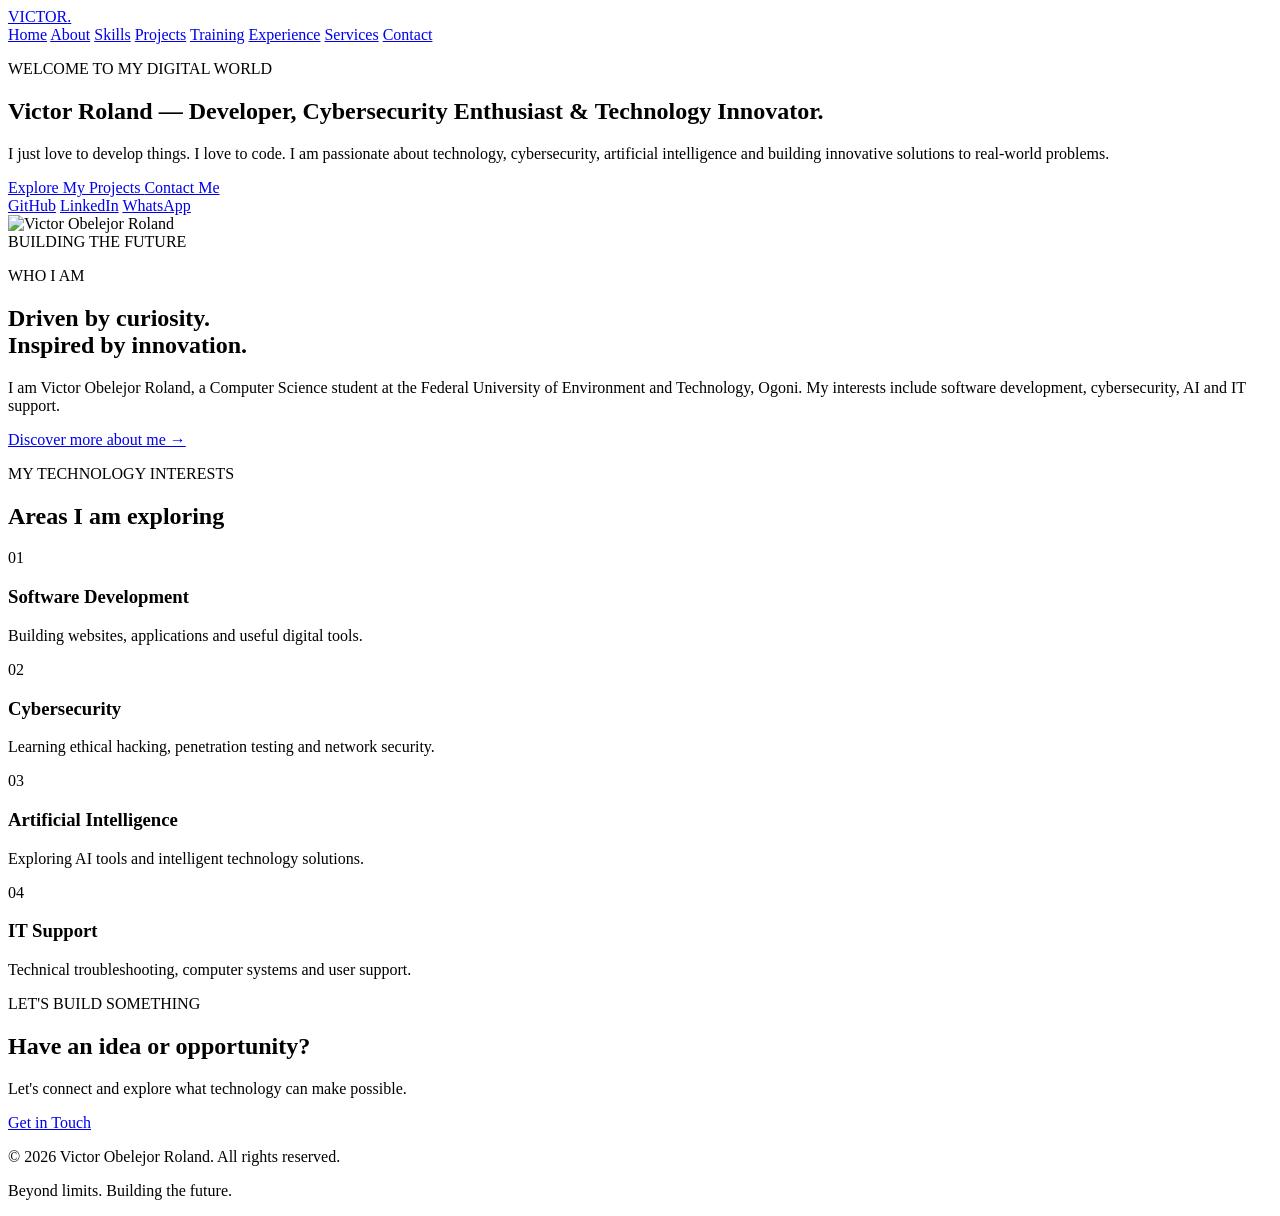
==== index.html @ 426ed658 "Create index.html" ====
<!DOCTYPE html>
<html lang="en">
<head>
  <meta charset="UTF-8">
  <meta name="viewport" content="width=device-width, initial-scale=1.0">
  <meta name="description" content="Victor Roland - Developer, Cybersecurity Enthusiast and Technology Innovator.">
  <title>Victor Roland | Technology Innovator</title>
  <link rel="stylesheet" href="style.css">
</head>
<body>

  <header class="header">
    <a href="index.html" class="logo">VICTOR<span>.</span></a>

    <nav class="navbar">
      <a href="index.html" class="active">Home</a>
      <a href="about.html">About</a>
      <a href="skills.html">Skills</a>
      <a href="projects.html">Projects</a>
      <a href="training.html">Training</a>
      <a href="experience.html">Experience</a>
      <a href="services.html">Services</a>
      <a href="contact.html">Contact</a>
    </nav>
  </header>

  <main>
    <section class="hero">
      <div class="hero-content">
        <p class="eyebrow">WELCOME TO MY DIGITAL WORLD</p>

        <h1>
          Victor Roland —
          <span>Developer</span>,
          Cybersecurity Enthusiast
          & Technology Innovator.
        </h1>

        <p class="hero-description">
          I just love to develop things. I love to code.
          I am passionate about technology, cybersecurity,
          artificial intelligence and building innovative
          solutions to real-world problems.
        </p>

        <div class="hero-buttons">
          <a href="projects.html" class="btn btn-primary">
            Explore My Projects
          </a>

          <a href="contact.html" class="btn btn-outline">
            Contact Me
          </a>
        </div>

        <div class="social-links">
          <a href="https://github.com/Victoroland" target="_blank">GitHub</a>
          <a href="https://www.linkedin.com/in/victor-roland-7567582aa/" target="_blank">LinkedIn</a>
          <a href="https://wa.me/2349015825696" target="_blank">WhatsApp</a>
        </div>
      </div>

      <div class="hero-image">
        <div class="image-frame">
          <img
            src="assets/victor-portrait.jpg"
            alt="Victor Obelejor Roland"
          >
        </div>
        <div class="image-label">BUILDING THE FUTURE</div>
      </div>
    </section>

    <section class="intro section">
      <p class="section-tag">WHO I AM</p>
      <h2>Driven by curiosity.<br><span>Inspired by innovation.</span></h2>

      <p>
        I am Victor Obelejor Roland, a Computer Science student
        at the Federal University of Environment and Technology,
        Ogoni. My interests include software development,
        cybersecurity, AI and IT support.
      </p>

      <a href="about.html" class="text-link">Discover more about me →</a>
    </section>

    <section class="focus section">
      <p class="section-tag">MY TECHNOLOGY INTERESTS</p>
      <h2>Areas I am <span>exploring</span></h2>

      <div class="card-grid">
        <article class="info-card">
          <div class="card-icon">01</div>
          <h3>Software Development</h3>
          <p>Building websites, applications and useful digital tools.</p>
        </article>

        <article class="info-card">
          <div class="card-icon">02</div>
          <h3>Cybersecurity</h3>
          <p>Learning ethical hacking, penetration testing and network security.</p>
        </article>

        <article class="info-card">
          <div class="card-icon">03</div>
          <h3>Artificial Intelligence</h3>
          <p>Exploring AI tools and intelligent technology solutions.</p>
        </article>

        <article class="info-card">
          <div class="card-icon">04</div>
          <h3>IT Support</h3>
          <p>Technical troubleshooting, computer systems and user support.</p>
        </article>
      </div>
    </section>

    <section class="cta section">
      <p class="section-tag">LET'S BUILD SOMETHING</p>
      <h2>Have an idea or opportunity?</h2>
      <p>Let's connect and explore what technology can make possible.</p>
      <a href="contact.html" class="btn btn-primary">Get in Touch</a>
    </section>
  </main>

  <footer class="footer">
    <p>© 2026 Victor Obelejor Roland. All rights reserved.</p>
    <p>Beyond limits. Building the future.</p>
  </footer>

  <script src="script.js"></script>
</body>
</html>
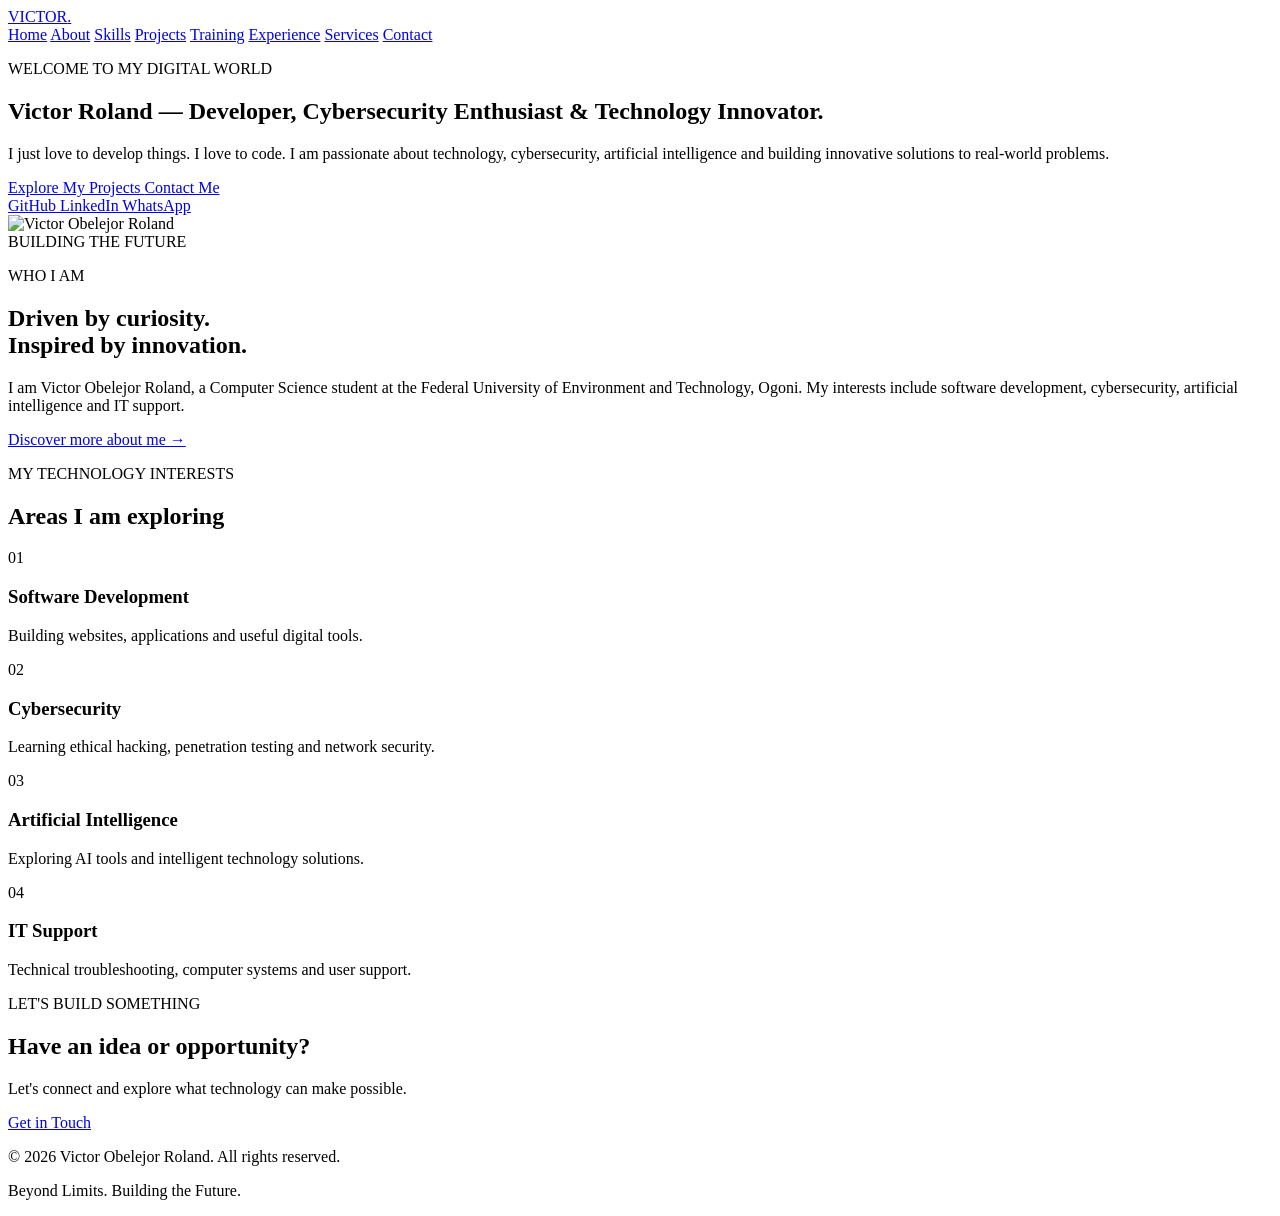
==== commit 14eabed2: "Add files via upload" ====
--- a/index.html
+++ b/index.html
@@ -2,134 +2,260 @@
 <!DOCTYPE html>
 <html lang="en">
 <head>
-  <meta charset="UTF-8">
-  <meta name="viewport" content="width=device-width, initial-scale=1.0">
-  <meta name="description" content="Victor Roland - Developer, Cybersecurity Enthusiast and Technology Innovator.">
-  <title>Victor Roland | Technology Innovator</title>
-  <link rel="stylesheet" href="style.css">
+    <meta charset="UTF-8">
+    <meta name="viewport" content="width=device-width, initial-scale=1.0">
+
+    <meta name="description" content="Victor Roland - Developer, Cybersecurity Enthusiast and Technology Innovator.">
+
+    <title>Victor Roland | Portfolio</title>
+
+    <link rel="stylesheet" href="style.css">
 </head>
+
 <body>
 
-  <header class="header">
-    <a href="index.html" class="logo">VICTOR<span>.</span></a>
-
-    <nav class="navbar">
-      <a href="index.html" class="active">Home</a>
-      <a href="about.html">About</a>
-      <a href="skills.html">Skills</a>
-      <a href="projects.html">Projects</a>
-      <a href="training.html">Training</a>
-      <a href="experience.html">Experience</a>
-      <a href="services.html">Services</a>
-      <a href="contact.html">Contact</a>
-    </nav>
-  </header>
-
-  <main>
-    <section class="hero">
-      <div class="hero-content">
-        <p class="eyebrow">WELCOME TO MY DIGITAL WORLD</p>
-
-        <h1>
-          Victor Roland —
-          <span>Developer</span>,
-          Cybersecurity Enthusiast
-          & Technology Innovator.
-        </h1>
-
-        <p class="hero-description">
-          I just love to develop things. I love to code.
-          I am passionate about technology, cybersecurity,
-          artificial intelligence and building innovative
-          solutions to real-world problems.
+    <!-- NAVIGATION -->
+    <header class="header">
+
+        <a href="index.html" class="logo">
+            VICTOR<span>.</span>
+        </a>
+
+        <nav class="navbar">
+            <a href="index.html" class="active">Home</a>
+            <a href="about.html">About</a>
+            <a href="skills.html">Skills</a>
+            <a href="projects.html">Projects</a>
+            <a href="training.html">Training</a>
+            <a href="experience.html">Experience</a>
+            <a href="services.html">Services</a>
+            <a href="contact.html">Contact</a>
+        </nav>
+
+    </header>
+
+
+    <!-- HERO SECTION -->
+    <main>
+
+        <section class="hero" id="home">
+
+            <div class="hero-content">
+
+                <p class="eyebrow">
+                    WELCOME TO MY DIGITAL WORLD
+                </p>
+
+                <h1>
+                    Victor Roland —
+                    <span>Developer</span>,
+                    Cybersecurity Enthusiast
+                    & Technology Innovator.
+                </h1>
+
+                <p class="hero-description">
+                    I just love to develop things. I love to code.
+
+                    I am passionate about technology, cybersecurity,
+                    artificial intelligence and building innovative
+                    solutions to real-world problems.
+                </p>
+
+                <div class="hero-buttons">
+
+                    <a href="projects.html" class="btn btn-primary">
+                        Explore My Projects
+                    </a>
+
+                    <a href="contact.html" class="btn btn-outline">
+                        Contact Me
+                    </a>
+
+                </div>
+
+                <div class="social-links">
+
+                    <a href="https://github.com/Victoroland" target="_blank">
+                        GitHub
+                    </a>
+
+                    <a href="https://www.linkedin.com/in/victor-roland-7567582aa/" target="_blank">
+                        LinkedIn
+                    </a>
+
+                    <a href="https://wa.me/2349015825696" target="_blank">
+                        WhatsApp
+                    </a>
+
+                </div>
+
+            </div>
+
+
+            <!-- PROFILE IMAGE -->
+            <div class="hero-image">
+
+                <div class="image-frame">
+
+                    <img
+                        src="assets/victor-portrait.jpg"
+                        alt="Victor Obelejor Roland"
+                    >
+
+                </div>
+
+                <div class="image-label">
+                    BUILDING THE FUTURE
+                </div>
+
+            </div>
+
+        </section>
+
+
+        <!-- ABOUT INTRODUCTION -->
+        <section class="intro section">
+
+            <p class="section-tag">
+                WHO I AM
+            </p>
+
+            <h2>
+                Driven by curiosity.
+                <br>
+                <span>Inspired by innovation.</span>
+            </h2>
+
+            <p>
+                I am Victor Obelejor Roland, a Computer Science
+                student at the Federal University of Environment
+                and Technology, Ogoni.
+
+                My interests include software development,
+                cybersecurity, artificial intelligence and IT support.
+            </p>
+
+            <a href="about.html" class="text-link">
+                Discover more about me →
+            </a>
+
+        </section>
+
+
+        <!-- TECHNOLOGY INTERESTS -->
+        <section class="focus section">
+
+            <p class="section-tag">
+                MY TECHNOLOGY INTERESTS
+            </p>
+
+            <h2>
+                Areas I am <span>exploring</span>
+            </h2>
+
+            <div class="card-grid">
+
+                <article class="info-card">
+
+                    <div class="card-icon">01</div>
+
+                    <h3>Software Development</h3>
+
+                    <p>
+                        Building websites, applications
+                        and useful digital tools.
+                    </p>
+
+                </article>
+
+
+                <article class="info-card">
+
+                    <div class="card-icon">02</div>
+
+                    <h3>Cybersecurity</h3>
+
+                    <p>
+                        Learning ethical hacking,
+                        penetration testing and network security.
+                    </p>
+
+                </article>
+
+
+                <article class="info-card">
+
+                    <div class="card-icon">03</div>
+
+                    <h3>Artificial Intelligence</h3>
+
+                    <p>
+                        Exploring AI tools and intelligent
+                        technology solutions.
+                    </p>
+
+                </article>
+
+
+                <article class="info-card">
+
+                    <div class="card-icon">04</div>
+
+                    <h3>IT Support</h3>
+
+                    <p>
+                        Technical troubleshooting,
+                        computer systems and user support.
+                    </p>
+
+                </article>
+
+            </div>
+
+        </section>
+
+
+        <!-- CONTACT CALL TO ACTION -->
+        <section class="cta section">
+
+            <p class="section-tag">
+                LET'S BUILD SOMETHING
+            </p>
+
+            <h2>
+                Have an idea or opportunity?
+            </h2>
+
+            <p>
+                Let's connect and explore what technology
+                can make possible.
+            </p>
+
+            <a href="contact.html" class="btn btn-primary">
+                Get in Touch
+            </a>
+
+        </section>
+
+    </main>
+
+
+    <!-- FOOTER -->
+    <footer class="footer">
+
+        <p>
+            © 2026 Victor Obelejor Roland.
+            All rights reserved.
         </p>
 
-        <div class="hero-buttons">
-          <a href="projects.html" class="btn btn-primary">
-            Explore My Projects
-          </a>
-
-          <a href="contact.html" class="btn btn-outline">
-            Contact Me
-          </a>
-        </div>
-
-        <div class="social-links">
-          <a href="https://github.com/Victoroland" target="_blank">GitHub</a>
-          <a href="https://www.linkedin.com/in/victor-roland-7567582aa/" target="_blank">LinkedIn</a>
-          <a href="https://wa.me/2349015825696" target="_blank">WhatsApp</a>
-        </div>
-      </div>
-
-      <div class="hero-image">
-        <div class="image-frame">
-          <img
-            src="assets/victor-portrait.jpg"
-            alt="Victor Obelejor Roland"
-          >
-        </div>
-        <div class="image-label">BUILDING THE FUTURE</div>
-      </div>
-    </section>
-
-    <section class="intro section">
-      <p class="section-tag">WHO I AM</p>
-      <h2>Driven by curiosity.<br><span>Inspired by innovation.</span></h2>
-
-      <p>
-        I am Victor Obelejor Roland, a Computer Science student
-        at the Federal University of Environment and Technology,
-        Ogoni. My interests include software development,
-        cybersecurity, AI and IT support.
-      </p>
-
-      <a href="about.html" class="text-link">Discover more about me →</a>
-    </section>
-
-    <section class="focus section">
-      <p class="section-tag">MY TECHNOLOGY INTERESTS</p>
-      <h2>Areas I am <span>exploring</span></h2>
-
-      <div class="card-grid">
-        <article class="info-card">
-          <div class="card-icon">01</div>
-          <h3>Software Development</h3>
-          <p>Building websites, applications and useful digital tools.</p>
-        </article>
-
-        <article class="info-card">
-          <div class="card-icon">02</div>
-          <h3>Cybersecurity</h3>
-          <p>Learning ethical hacking, penetration testing and network security.</p>
-        </article>
-
-        <article class="info-card">
-          <div class="card-icon">03</div>
-          <h3>Artificial Intelligence</h3>
-          <p>Exploring AI tools and intelligent technology solutions.</p>
-        </article>
-
-        <article class="info-card">
-          <div class="card-icon">04</div>
-          <h3>IT Support</h3>
-          <p>Technical troubleshooting, computer systems and user support.</p>
-        </article>
-      </div>
-    </section>
-
-    <section class="cta section">
-      <p class="section-tag">LET'S BUILD SOMETHING</p>
-      <h2>Have an idea or opportunity?</h2>
-      <p>Let's connect and explore what technology can make possible.</p>
-      <a href="contact.html" class="btn btn-primary">Get in Touch</a>
-    </section>
-  </main>
-
-  <footer class="footer">
-    <p>© 2026 Victor Obelejor Roland. All rights reserved.</p>
-    <p>Beyond limits. Building the future.</p>
-  </footer>
-
-  <script src="script.js"></script>
+        <p>
+            Beyond Limits. Building the Future.
+        </p>
+
+    </footer>
+
+
+    <script src="script.js"></script>
+
 </body>
 </html>
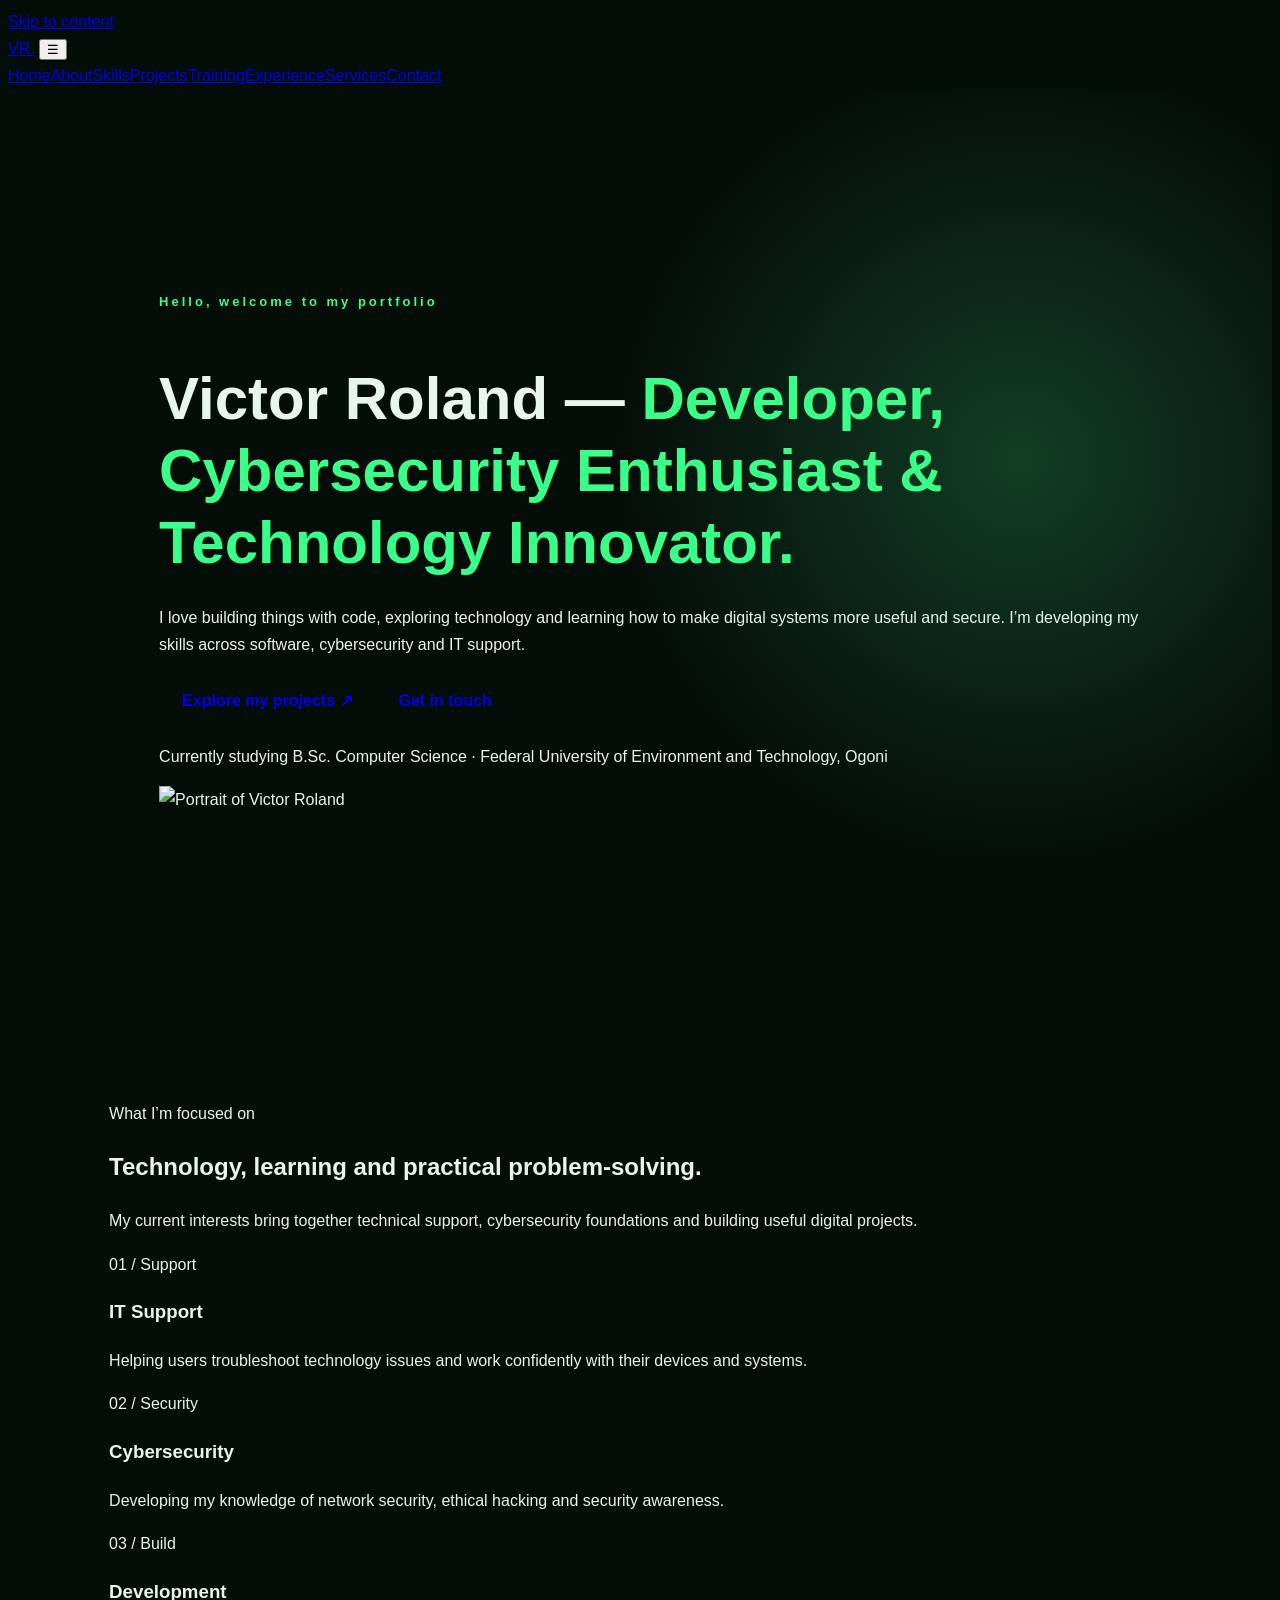
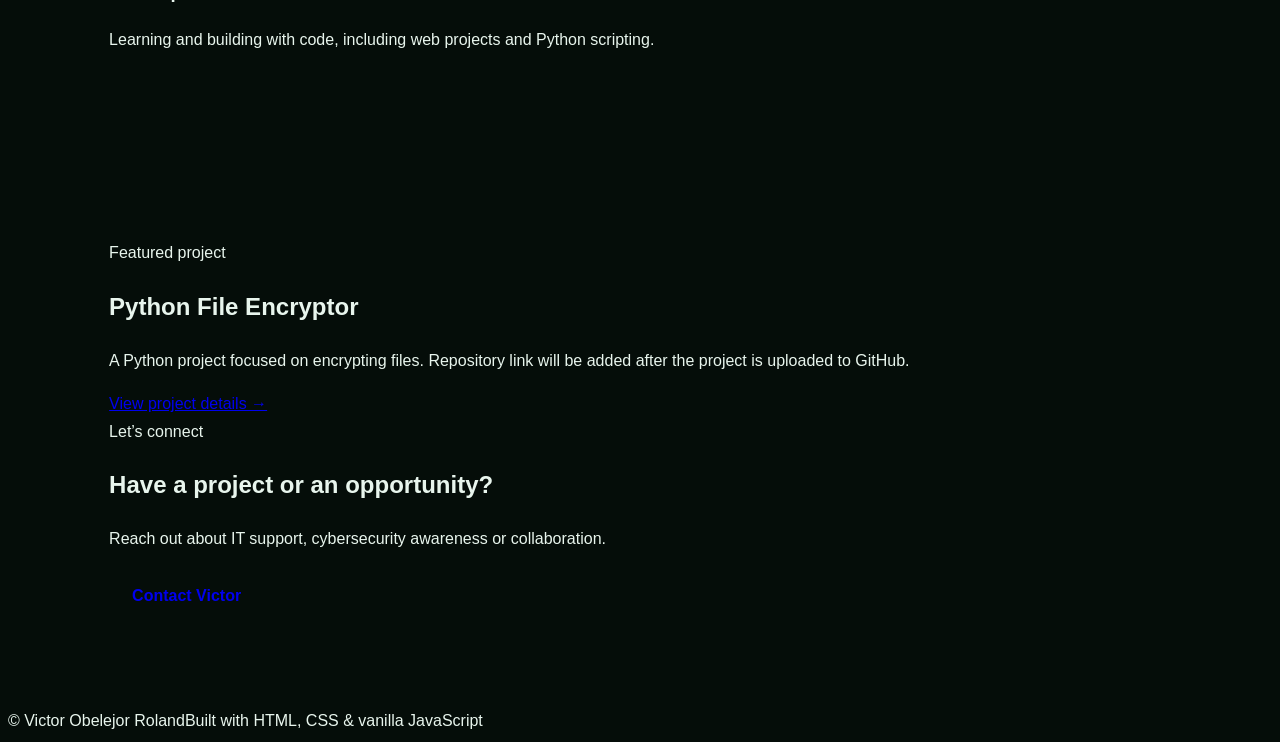
==== commit 3b24df1d: "Add files via upload" ====
--- a/index.html
+++ b/index.html
@@ -1,261 +1,26 @@
-
-<!DOCTYPE html>
-<html lang="en">
-<head>
-    <meta charset="UTF-8">
-    <meta name="viewport" content="width=device-width, initial-scale=1.0">
-
-    <meta name="description" content="Victor Roland - Developer, Cybersecurity Enthusiast and Technology Innovator.">
-
-    <title>Victor Roland | Portfolio</title>
-
-    <link rel="stylesheet" href="style.css">
-</head>
-
-<body>
-
-    <!-- NAVIGATION -->
-    <header class="header">
-
-        <a href="index.html" class="logo">
-            VICTOR<span>.</span>
-        </a>
-
-        <nav class="navbar">
-            <a href="index.html" class="active">Home</a>
-            <a href="about.html">About</a>
-            <a href="skills.html">Skills</a>
-            <a href="projects.html">Projects</a>
-            <a href="training.html">Training</a>
-            <a href="experience.html">Experience</a>
-            <a href="services.html">Services</a>
-            <a href="contact.html">Contact</a>
-        </nav>
-
-    </header>
-
-
-    <!-- HERO SECTION -->
-    <main>
-
-        <section class="hero" id="home">
-
-            <div class="hero-content">
-
-                <p class="eyebrow">
-                    WELCOME TO MY DIGITAL WORLD
-                </p>
-
-                <h1>
-                    Victor Roland —
-                    <span>Developer</span>,
-                    Cybersecurity Enthusiast
-                    & Technology Innovator.
-                </h1>
-
-                <p class="hero-description">
-                    I just love to develop things. I love to code.
-
-                    I am passionate about technology, cybersecurity,
-                    artificial intelligence and building innovative
-                    solutions to real-world problems.
-                </p>
-
-                <div class="hero-buttons">
-
-                    <a href="projects.html" class="btn btn-primary">
-                        Explore My Projects
-                    </a>
-
-                    <a href="contact.html" class="btn btn-outline">
-                        Contact Me
-                    </a>
-
-                </div>
-
-                <div class="social-links">
-
-                    <a href="https://github.com/Victoroland" target="_blank">
-                        GitHub
-                    </a>
-
-                    <a href="https://www.linkedin.com/in/victor-roland-7567582aa/" target="_blank">
-                        LinkedIn
-                    </a>
-
-                    <a href="https://wa.me/2349015825696" target="_blank">
-                        WhatsApp
-                    </a>
-
-                </div>
-
-            </div>
-
-
-            <!-- PROFILE IMAGE -->
-            <div class="hero-image">
-
-                <div class="image-frame">
-
-                    <img
-                        src="assets/victor-portrait.jpg"
-                        alt="Victor Obelejor Roland"
-                    >
-
-                </div>
-
-                <div class="image-label">
-                    BUILDING THE FUTURE
-                </div>
-
-            </div>
-
-        </section>
-
-
-        <!-- ABOUT INTRODUCTION -->
-        <section class="intro section">
-
-            <p class="section-tag">
-                WHO I AM
-            </p>
-
-            <h2>
-                Driven by curiosity.
-                <br>
-                <span>Inspired by innovation.</span>
-            </h2>
-
-            <p>
-                I am Victor Obelejor Roland, a Computer Science
-                student at the Federal University of Environment
-                and Technology, Ogoni.
-
-                My interests include software development,
-                cybersecurity, artificial intelligence and IT support.
-            </p>
-
-            <a href="about.html" class="text-link">
-                Discover more about me →
-            </a>
-
-        </section>
-
-
-        <!-- TECHNOLOGY INTERESTS -->
-        <section class="focus section">
-
-            <p class="section-tag">
-                MY TECHNOLOGY INTERESTS
-            </p>
-
-            <h2>
-                Areas I am <span>exploring</span>
-            </h2>
-
-            <div class="card-grid">
-
-                <article class="info-card">
-
-                    <div class="card-icon">01</div>
-
-                    <h3>Software Development</h3>
-
-                    <p>
-                        Building websites, applications
-                        and useful digital tools.
-                    </p>
-
-                </article>
-
-
-                <article class="info-card">
-
-                    <div class="card-icon">02</div>
-
-                    <h3>Cybersecurity</h3>
-
-                    <p>
-                        Learning ethical hacking,
-                        penetration testing and network security.
-                    </p>
-
-                </article>
-
-
-                <article class="info-card">
-
-                    <div class="card-icon">03</div>
-
-                    <h3>Artificial Intelligence</h3>
-
-                    <p>
-                        Exploring AI tools and intelligent
-                        technology solutions.
-                    </p>
-
-                </article>
-
-
-                <article class="info-card">
-
-                    <div class="card-icon">04</div>
-
-                    <h3>IT Support</h3>
-
-                    <p>
-                        Technical troubleshooting,
-                        computer systems and user support.
-                    </p>
-
-                </article>
-
-            </div>
-
-        </section>
-
-
-        <!-- CONTACT CALL TO ACTION -->
-        <section class="cta section">
-
-            <p class="section-tag">
-                LET'S BUILD SOMETHING
-            </p>
-
-            <h2>
-                Have an idea or opportunity?
-            </h2>
-
-            <p>
-                Let's connect and explore what technology
-                can make possible.
-            </p>
-
-            <a href="contact.html" class="btn btn-primary">
-                Get in Touch
-            </a>
-
-        </section>
-
-    </main>
-
-
-    <!-- FOOTER -->
-    <footer class="footer">
-
-        <p>
-            © 2026 Victor Obelejor Roland.
-            All rights reserved.
-        </p>
-
-        <p>
-            Beyond Limits. Building the Future.
-        </p>
-
-    </footer>
-
-
-    <script src="script.js"></script>
-
-</body>
-</html>
+<!doctype html>
+<html lang="en"><head><meta charset="utf-8"><meta name="viewport" content="width=device-width, initial-scale=1">
+<meta name="description" content="Victor Roland — Developer, Cybersecurity Enthusiast and Technology Innovator.">
+<meta name="theme-color" content="#07110d"><title>Home | Victor Roland</title><link rel="stylesheet" href="style.css"></head>
+<body><a class="skip" href="#main">Skip to content</a><header><div class="container nav">
+<a class="brand" href="index.html">V<span>R</span>.</a>
+<button class="menu-btn" aria-label="Toggle navigation" aria-expanded="false">☰</button>
+<nav class="navlinks" aria-label="Main navigation">
+<a href="index.html">Home</a><a href="about.html">About</a><a href="skills.html">Skills</a><a href="projects.html">Projects</a><a href="training.html">Training</a><a href="experience.html">Experience</a><a href="services.html">Services</a><a href="contact.html">Contact</a>
+</nav>
+</div></header>
+<main id="main">
+<section class="hero"><div class="network"></div><div class="container hero-grid">
+<div class="reveal"><div class="eyebrow">Hello, welcome to my portfolio</div><h1>Victor Roland — <span>Developer, Cybersecurity Enthusiast &amp; Technology Innovator.</span></h1>
+<p class="lead">I love building things with code, exploring technology and learning how to make digital systems more useful and secure. I’m developing my skills across software, cybersecurity and IT support.</p>
+<div class="actions"><a class="btn" href="projects.html">Explore my projects ↗</a><a class="btn ghost" href="contact.html">Get in touch</a></div>
+<p class="muted">Currently studying B.Sc. Computer Science · Federal University of Environment and Technology, Ogoni</p></div>
+<div class="portrait-wrap reveal"><img class="portrait" src="assets/victor-portrait.jpg" alt="Portrait of Victor Roland"></div>
+</div></section>
+<section class="section"><div class="container"><div class="section-head reveal"><div class="kicker">What I’m focused on</div><h2>Technology, learning and practical problem-solving.</h2><p class="muted">My current interests bring together technical support, cybersecurity foundations and building useful digital projects.</p></div>
+<div class="grid three"><article class="card reveal"><div class="status">01 / Support</div><h3>IT Support</h3><p>Helping users troubleshoot technology issues and work confidently with their devices and systems.</p></article>
+<article class="card reveal"><div class="status">02 / Security</div><h3>Cybersecurity</h3><p>Developing my knowledge of network security, ethical hacking and security awareness.</p></article>
+<article class="card reveal"><div class="status">03 / Build</div><h3>Development</h3><p>Learning and building with code, including web projects and Python scripting.</p></article></div></div></section>
+<section class="section"><div class="container grid"><div class="card reveal"><div class="kicker">Featured project</div><h2>Python File Encryptor</h2><p>A Python project focused on encrypting files. Repository link will be added after the project is uploaded to GitHub.</p><a class="contact-link" href="projects.html">View project details →</a></div>
+<div class="card reveal"><div class="kicker">Let’s connect</div><h2>Have a project or an opportunity?</h2><p>Reach out about IT support, cybersecurity awareness or collaboration.</p><a class="btn" href="contact.html">Contact Victor</a></div></div></section>
+</main><footer><div class="container footer-row"><span>© <span data-year></span> Victor Obelejor Roland</span><span>Built with HTML, CSS & vanilla JavaScript</span></div></footer><script src="script.js"></script></body></html>
--- a/style.css
+++ b/style.css
@@ -0,0 +1,307 @@
+style.css * {
+    margin: 0;
+    padding: 0;
+    box-sizing: border-box;
+}
+
+html {
+    scroll-behavior: smooth;
+}
+
+body {
+    background: #050d09;
+    color: #e8f5ed;
+    font-family: Arial, sans-serif;
+    line-height: 1.7;
+}
+
+.header {
+    min-height: 75px;
+    padding: 18px 7%;
+    display: flex;
+    justify-content: space-between;
+    align-items: center;
+    flex-wrap: wrap;
+    gap: 15px;
+    background: #08140e;
+    border-bottom: 1px solid #17472b;
+    position: sticky;
+    top: 0;
+    z-index: 100;
+}
+
+.logo {
+    font-size: 25px;
+    font-weight: bold;
+    color: #39ff88;
+    text-decoration: none;
+}
+
+.logo span {
+    color: white;
+}
+
+.navbar {
+    display: flex;
+    flex-wrap: wrap;
+    gap: 17px;
+}
+
+.navbar a {
+    color: #d4e8da;
+    text-decoration: none;
+    font-size: 14px;
+    transition: 0.3s;
+}
+
+.navbar a:hover,
+.navbar a.active {
+    color: #39ff88;
+}
+
+.hero {
+    min-height: 85vh;
+    padding: 80px 8%;
+    display: flex;
+    align-items: center;
+    justify-content: space-between;
+    gap: 50px;
+    background:
+        radial-gradient(circle at 80% 40%, #123d25, transparent 35%),
+        #050d09;
+}
+
+.hero-content {
+    max-width: 720px;
+}
+
+.eyebrow,
+.section-tag {
+    color: #39ff88;
+    letter-spacing: 3px;
+    font-size: 13px;
+    font-weight: bold;
+    margin-bottom: 22px;
+}
+
+.hero h1 {
+    font-size: clamp(35px, 5vw, 60px);
+    line-height: 1.2;
+    margin-bottom: 25px;
+}
+
+.hero h1 span,
+.intro h2 span,
+.focus h2 span {
+    color: #39ff88;
+}
+
+.hero-description {
+    color: #a8c0b0;
+    font-size: 17px;
+    max-width: 650px;
+    margin-bottom: 30px;
+}
+
+.hero-buttons {
+    display: flex;
+    gap: 15px;
+    flex-wrap: wrap;
+}
+
+.btn {
+    display: inline-block;
+    padding: 13px 23px;
+    text-decoration: none;
+    font-weight: bold;
+    border-radius: 5px;
+    transition: 0.3s;
+}
+
+.btn-primary {
+    background: #39ff88;
+    color: #06110a;
+}
+
+.btn-primary:hover {
+    background: #20d96c;
+    transform: translateY(-3px);
+}
+
+.btn-outline {
+    border: 1px solid #39ff88;
+    color: #39ff88;
+}
+
+.btn-outline:hover {
+    background: #39ff88;
+    color: #06110a;
+}
+
+.social-links {
+    display: flex;
+    gap: 22px;
+    margin-top: 30px;
+    flex-wrap: wrap;
+}
+
+.social-links a,
+.text-link {
+    color: #39ff88;
+    text-decoration: none;
+}
+
+.hero-image {
+    text-align: center;
+    flex-shrink: 0;
+}
+
+.image-frame {
+    width: 280px;
+    height: 340px;
+    border: 2px solid #39ff88;
+    border-radius: 15px;
+    padding: 8px;
+    box-shadow: 0 0 35px #39ff8830;
+    overflow: hidden;
+}
+
+.image-frame img {
+    width: 100%;
+    height: 100%;
+    object-fit: cover;
+    border-radius: 10px;
+}
+
+.image-label {
+    color: #39ff88;
+    margin-top: 15px;
+    letter-spacing: 3px;
+    font-size: 12px;
+}
+
+.section {
+    padding: 85px 8%;
+}
+
+.intro {
+    background: #09150e;
+}
+
+.intro h2,
+.focus h2 {
+    font-size: 38px;
+    margin-bottom: 20px;
+}
+
+.intro>p:not(.section-tag) {
+    max-width: 750px;
+    color: #a8c0b0;
+    margin-bottom: 25px;
+}
+
+.text-link {
+    font-weight: bold;
+}
+
+.card-grid {
+    display: grid;
+    grid-template-columns: repeat(auto-fit, minmax(220px, 1fr));
+    gap: 22px;
+    margin-top: 35px;
+}
+
+.info-card {
+    background: #0b1b12;
+    border: 1px solid #1b4930;
+    border-radius: 10px;
+    padding: 28px;
+    transition: 0.3s;
+}
+
+.info-card:hover {
+    transform: translateY(-7px);
+    border-color: #39ff88;
+    box-shadow: 0 10px 30px #0008;
+}
+
+.card-icon {
+    color: #39ff88;
+    font-size: 25px;
+    font-weight: bold;
+    margin-bottom: 15px;
+}
+
+.info-card h3 {
+    color: #39ff88;
+    margin-bottom: 12px;
+}
+
+.info-card p {
+    color: #a8c0b0;
+}
+
+.cta {
+    text-align: center;
+    background: #0b1b12;
+}
+
+.cta h2 {
+    font-size: 35px;
+    margin-bottom: 15px;
+}
+
+.cta>p:not(.section-tag) {
+    color: #a8c0b0;
+    margin-bottom: 25px;
+}
+
+.footer {
+    text-align: center;
+    padding: 25px;
+    background: #030906;
+    border-top: 1px solid #17472b;
+    color: #91a99a;
+    font-size: 13px;
+}
+
+@media (max-width: 900px) {
+    .hero {
+        flex-direction: column;
+        text-align: center;
+    }
+
+    .hero-description {
+        margin-left: auto;
+        margin-right: auto;
+    }
+
+    .hero-buttons,
+    .social-links {
+        justify-content: center;
+    }
+}
+
+@media (max-width: 600px) {
+    .header {
+        justify-content: center;
+    }
+
+    .navbar {
+        justify-content: center;
+        gap: 12px;
+    }
+
+    .hero {
+        padding: 60px 6%;
+    }
+
+    .image-frame {
+        width: 230px;
+        height: 280px;
+    }
+
+    .section {
+        padding: 60px 6%;
+    }
+}
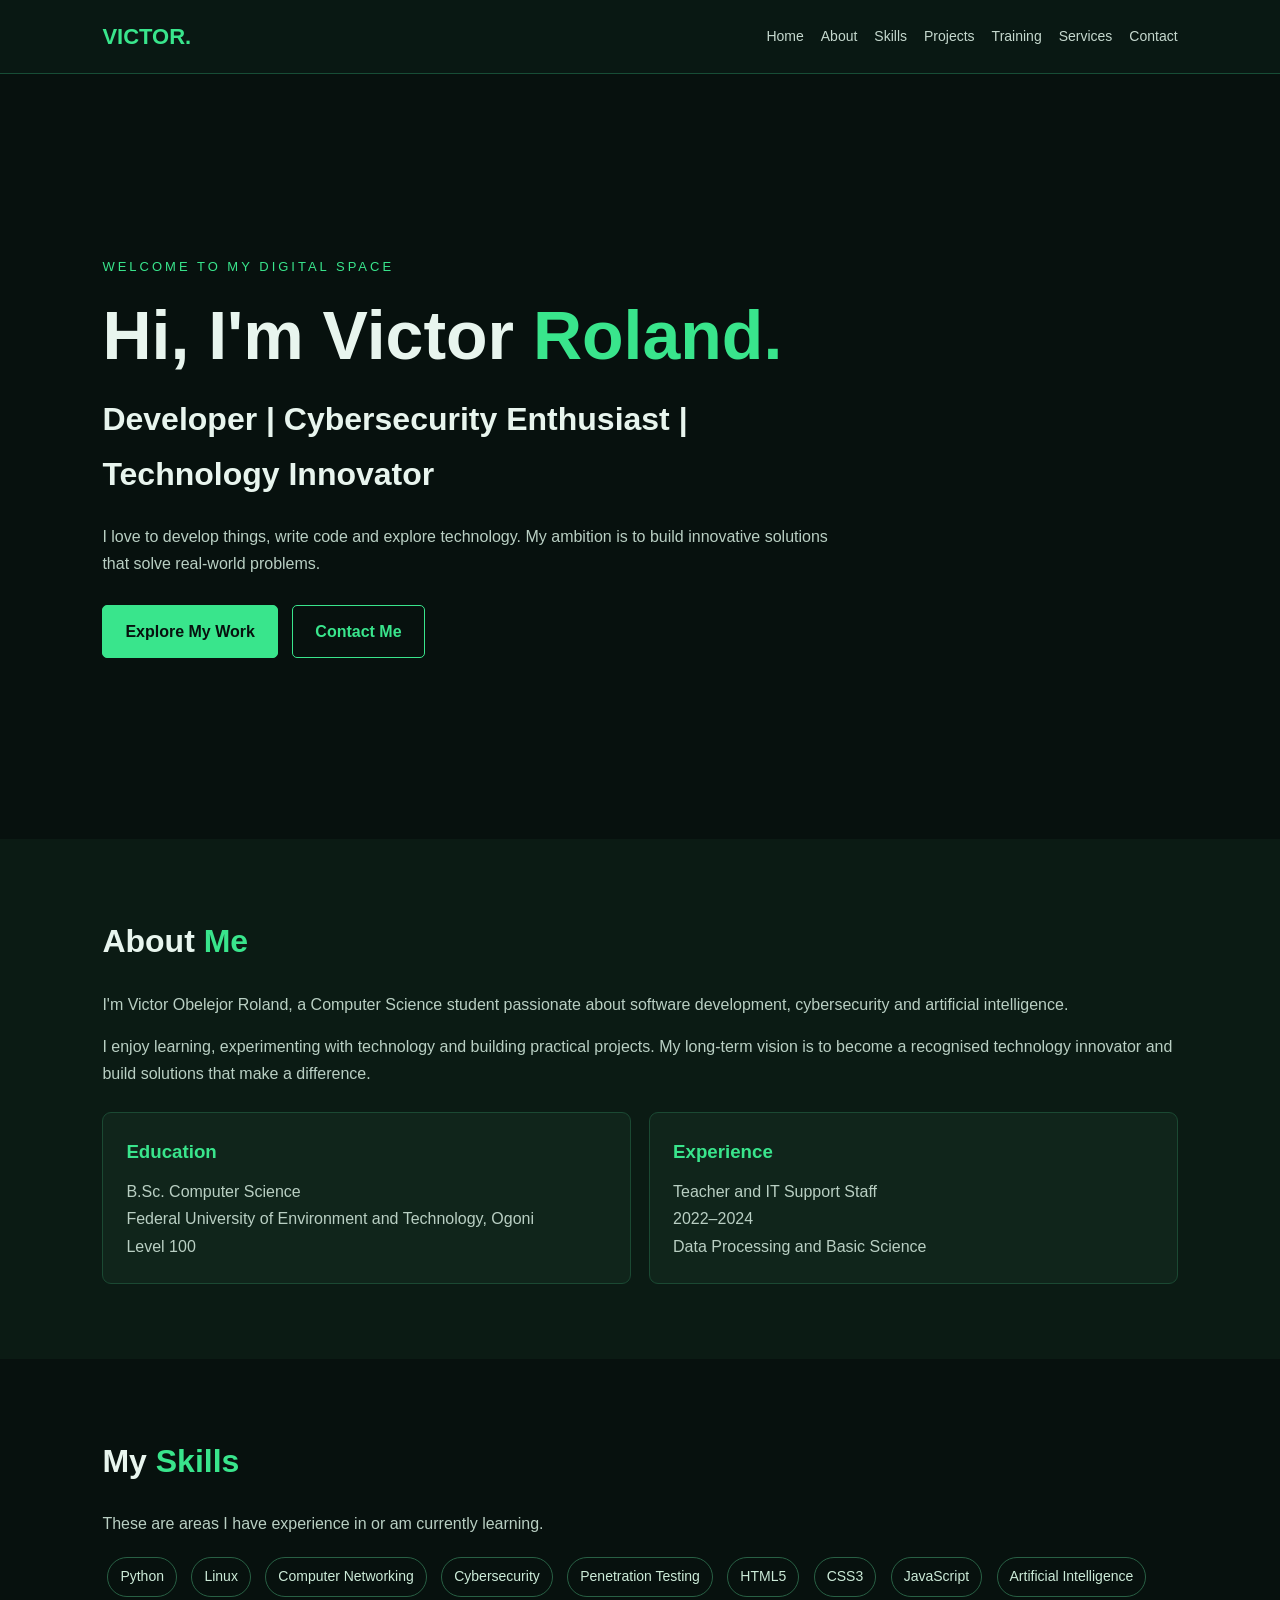
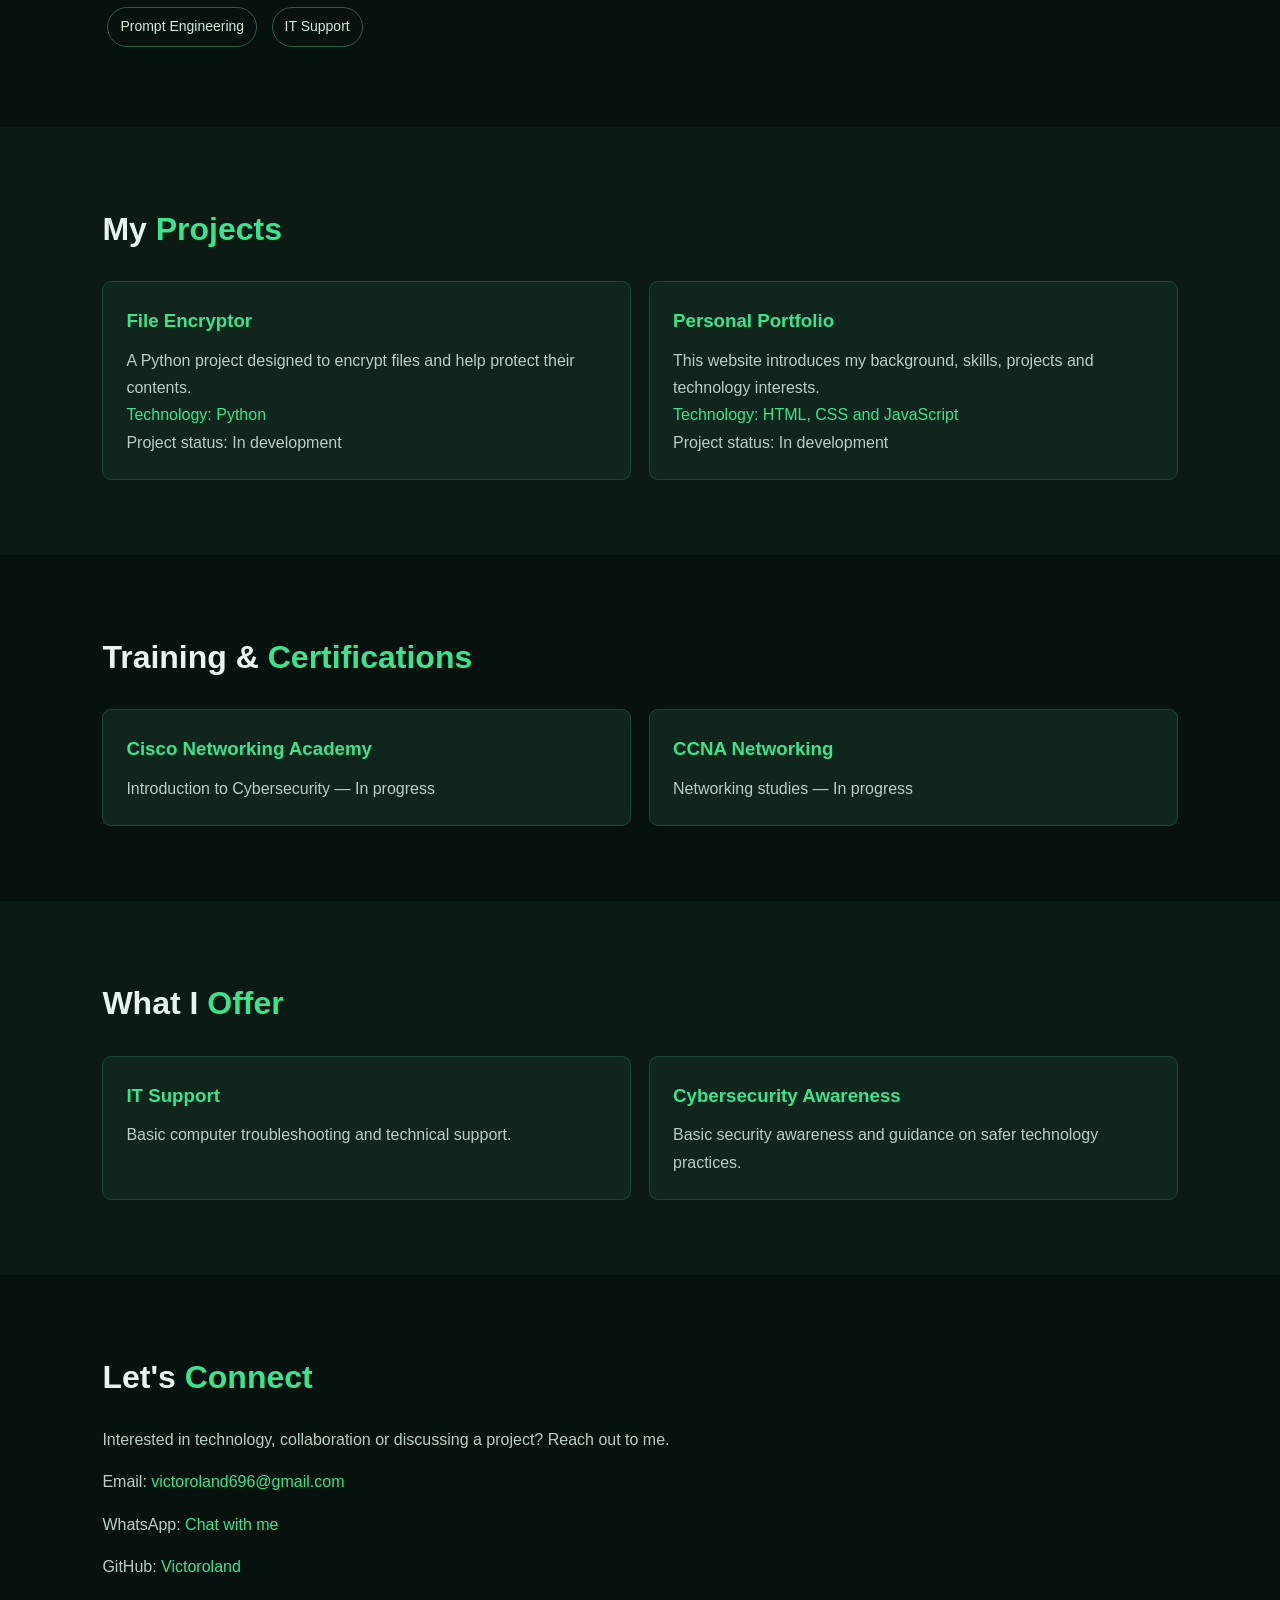
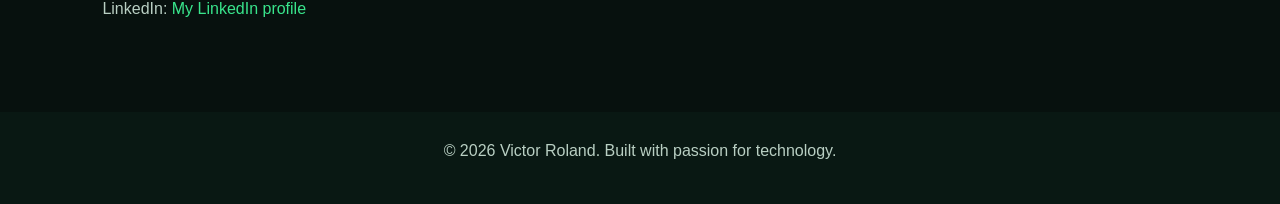
==== commit b9ef1675: "Add files via upload" ====
--- a/index.html
+++ b/index.html
@@ -1,26 +1,320 @@
-<!doctype html>
-<html lang="en"><head><meta charset="utf-8"><meta name="viewport" content="width=device-width, initial-scale=1">
-<meta name="description" content="Victor Roland — Developer, Cybersecurity Enthusiast and Technology Innovator.">
-<meta name="theme-color" content="#07110d"><title>Home | Victor Roland</title><link rel="stylesheet" href="style.css"></head>
-<body><a class="skip" href="#main">Skip to content</a><header><div class="container nav">
-<a class="brand" href="index.html">V<span>R</span>.</a>
-<button class="menu-btn" aria-label="Toggle navigation" aria-expanded="false">☰</button>
-<nav class="navlinks" aria-label="Main navigation">
-<a href="index.html">Home</a><a href="about.html">About</a><a href="skills.html">Skills</a><a href="projects.html">Projects</a><a href="training.html">Training</a><a href="experience.html">Experience</a><a href="services.html">Services</a><a href="contact.html">Contact</a>
-</nav>
-</div></header>
-<main id="main">
-<section class="hero"><div class="network"></div><div class="container hero-grid">
-<div class="reveal"><div class="eyebrow">Hello, welcome to my portfolio</div><h1>Victor Roland — <span>Developer, Cybersecurity Enthusiast &amp; Technology Innovator.</span></h1>
-<p class="lead">I love building things with code, exploring technology and learning how to make digital systems more useful and secure. I’m developing my skills across software, cybersecurity and IT support.</p>
-<div class="actions"><a class="btn" href="projects.html">Explore my projects ↗</a><a class="btn ghost" href="contact.html">Get in touch</a></div>
-<p class="muted">Currently studying B.Sc. Computer Science · Federal University of Environment and Technology, Ogoni</p></div>
-<div class="portrait-wrap reveal"><img class="portrait" src="assets/victor-portrait.jpg" alt="Portrait of Victor Roland"></div>
-</div></section>
-<section class="section"><div class="container"><div class="section-head reveal"><div class="kicker">What I’m focused on</div><h2>Technology, learning and practical problem-solving.</h2><p class="muted">My current interests bring together technical support, cybersecurity foundations and building useful digital projects.</p></div>
-<div class="grid three"><article class="card reveal"><div class="status">01 / Support</div><h3>IT Support</h3><p>Helping users troubleshoot technology issues and work confidently with their devices and systems.</p></article>
-<article class="card reveal"><div class="status">02 / Security</div><h3>Cybersecurity</h3><p>Developing my knowledge of network security, ethical hacking and security awareness.</p></article>
-<article class="card reveal"><div class="status">03 / Build</div><h3>Development</h3><p>Learning and building with code, including web projects and Python scripting.</p></article></div></div></section>
-<section class="section"><div class="container grid"><div class="card reveal"><div class="kicker">Featured project</div><h2>Python File Encryptor</h2><p>A Python project focused on encrypting files. Repository link will be added after the project is uploaded to GitHub.</p><a class="contact-link" href="projects.html">View project details →</a></div>
-<div class="card reveal"><div class="kicker">Let’s connect</div><h2>Have a project or an opportunity?</h2><p>Reach out about IT support, cybersecurity awareness or collaboration.</p><a class="btn" href="contact.html">Contact Victor</a></div></div></section>
-</main><footer><div class="container footer-row"><span>© <span data-year></span> Victor Obelejor Roland</span><span>Built with HTML, CSS & vanilla JavaScript</span></div></footer><script src="script.js"></script></body></html>+<!DOCTYPE html>
+<html lang="en">
+
+<head>
+    <meta charset="UTF-8">
+    <meta name="viewport" content="width=device-width, initial-scale=1.0">
+    <meta name="description" content="Victor Roland — Developer, Cybersecurity Enthusiast and Technology Innovator.">
+    <title>Victor Roland | Developer & Cybersecurity Enthusiast</title>
+
+    <style>
+        * {
+            margin: 0;
+            padding: 0;
+            box-sizing: border-box;
+            scroll-behavior: smooth;
+        }
+
+        body {
+            font-family: Arial, sans-serif;
+            background: #07110e;
+            color: #e8f5ee;
+            line-height: 1.7;
+        }
+
+        a {
+            color: inherit;
+            text-decoration: none;
+        }
+
+        header {
+            position: sticky;
+            top: 0;
+            z-index: 10;
+            background: #091813;
+            border-bottom: 1px solid #174d36;
+            padding: 18px 8%;
+            display: flex;
+            justify-content: space-between;
+            align-items: center;
+            flex-wrap: wrap;
+            gap: 15px;
+        }
+
+        .logo {
+            color: #39e58c;
+            font-size: 22px;
+            font-weight: bold;
+        }
+
+        nav {
+            display: flex;
+            flex-wrap: wrap;
+            gap: 17px;
+        }
+
+        nav a {
+            font-size: 14px;
+            color: #c5d8ce;
+        }
+
+        nav a:hover {
+            color: #39e58c;
+        }
+
+        section {
+            padding: 75px 8%;
+        }
+
+        .hero {
+            min-height: 85vh;
+            display: flex;
+            align-items: center;
+        }
+
+        .hero-content {
+            max-width: 750px;
+        }
+
+        .tag {
+            color: #39e58c;
+            letter-spacing: 3px;
+            font-size: 13px;
+        }
+
+        h1 {
+            font-size: clamp(38px, 7vw, 68px);
+            line-height: 1.15;
+            margin: 18px 0;
+        }
+
+        h1 span,
+        h2 span {
+            color: #39e58c;
+        }
+
+        h2 {
+            font-size: 32px;
+            margin-bottom: 22px;
+        }
+
+        p {
+            color: #b9cfc3;
+            margin-bottom: 15px;
+        }
+
+        .button {
+            display: inline-block;
+            margin: 12px 10px 0 0;
+            padding: 12px 22px;
+            border: 1px solid #39e58c;
+            border-radius: 5px;
+            color: #39e58c;
+            font-weight: bold;
+        }
+
+        .button.primary {
+            background: #39e58c;
+            color: #07110e;
+        }
+
+        .button:hover {
+            transform: translateY(-2px);
+        }
+
+        .section-dark {
+            background: #0b1b14;
+        }
+
+        .cards {
+            display: grid;
+            grid-template-columns: repeat(auto-fit, minmax(230px, 1fr));
+            gap: 18px;
+            margin-top: 25px;
+        }
+
+        .card {
+            background: #10251b;
+            border: 1px solid #1b4933;
+            border-radius: 9px;
+            padding: 23px;
+        }
+
+        .card h3 {
+            color: #39e58c;
+            margin-bottom: 10px;
+        }
+
+        .card p {
+            margin-bottom: 0;
+        }
+
+        .skill {
+            display: inline-block;
+            padding: 7px 12px;
+            margin: 5px;
+            border: 1px solid #286044;
+            border-radius: 20px;
+            color: #ccebd8;
+            font-size: 14px;
+        }
+
+        footer {
+            text-align: center;
+            padding: 25px;
+            background: #091813;
+            color: #8fa99a;
+        }
+
+        .green {
+            color: #39e58c;
+        }
+
+        @media (max-width: 600px) {
+            header {
+                padding: 15px 5%;
+            }
+
+            nav {
+                gap: 10px;
+            }
+
+            nav a {
+                font-size: 12px;
+            }
+
+            section {
+                padding: 55px 6%;
+            }
+        }
+    </style>
+</head>
+
+<body>
+    <header>
+        <a class="logo" href="#home">VICTOR<span>.</span></a>
+        <nav>
+            <a href="#home">Home</a>
+            <a href="#about">About</a>
+            <a href="#skills">Skills</a>
+            <a href="#projects">Projects</a>
+            <a href="#training">Training</a>
+            <a href="#services">Services</a>
+            <a href="#contact">Contact</a>
+        </nav>
+    </header>
+
+    <section class="hero" id="home">
+        <div class="hero-content">
+            <div class="tag">WELCOME TO MY DIGITAL SPACE</div>
+            <h1>Hi, I'm Victor <span>Roland.</span></h1>
+            <h2>Developer | Cybersecurity Enthusiast | Technology Innovator</h2>
+            <p>I love to develop things, write code and explore technology. My ambition is to build innovative solutions
+                that solve real-world problems.</p>
+            <a class="button primary" href="#projects">Explore My Work</a>
+            <a class="button" href="#contact">Contact Me</a>
+        </div>
+    </section>
+
+    <section class="section-dark" id="about">
+        <h2>About <span>Me</span></h2>
+        <p>I'm Victor Obelejor Roland, a Computer Science student passionate about software development, cybersecurity
+            and artificial intelligence.</p>
+        <p>I enjoy learning, experimenting with technology and building practical projects. My long-term vision is to
+            become a recognised technology innovator and build solutions that make a difference.</p>
+        <div class="cards">
+            <div class="card">
+                <h3>Education</h3>
+                <p>B.Sc. Computer Science</p>
+                <p>Federal University of Environment and Technology, Ogoni</p>
+                <p>Level 100</p>
+            </div>
+            <div class="card">
+                <h3>Experience</h3>
+                <p>Teacher and IT Support Staff</p>
+                <p>2022–2024</p>
+                <p>Data Processing and Basic Science</p>
+            </div>
+        </div>
+    </section>
+
+    <section id="skills">
+        <h2>My <span>Skills</span></h2>
+        <p>These are areas I have experience in or am currently learning.</p>
+        <div>
+            <span class="skill">Python</span>
+            <span class="skill">Linux</span>
+            <span class="skill">Computer Networking</span>
+            <span class="skill">Cybersecurity</span>
+            <span class="skill">Penetration Testing</span>
+            <span class="skill">HTML5</span>
+            <span class="skill">CSS3</span>
+            <span class="skill">JavaScript</span>
+            <span class="skill">Artificial Intelligence</span>
+            <span class="skill">Prompt Engineering</span>
+            <span class="skill">IT Support</span>
+        </div>
+    </section>
+
+    <section class="section-dark" id="projects">
+        <h2>My <span>Projects</span></h2>
+        <div class="cards">
+            <div class="card">
+                <h3>File Encryptor</h3>
+                <p>A Python project designed to encrypt files and help protect their contents.</p>
+                <p class="green">Technology: Python</p>
+                <p>Project status: In development</p>
+            </div>
+            <div class="card">
+                <h3>Personal Portfolio</h3>
+                <p>This website introduces my background, skills, projects and technology interests.</p>
+                <p class="green">Technology: HTML, CSS and JavaScript</p>
+                <p>Project status: In development</p>
+            </div>
+        </div>
+    </section>
+
+    <section id="training">
+        <h2>Training & <span>Certifications</span></h2>
+        <div class="cards">
+            <div class="card">
+                <h3>Cisco Networking Academy</h3>
+                <p>Introduction to Cybersecurity — In progress</p>
+            </div>
+            <div class="card">
+                <h3>CCNA Networking</h3>
+                <p>Networking studies — In progress</p>
+            </div>
+        </div>
+    </section>
+
+    <section class="section-dark" id="services">
+        <h2>What I <span>Offer</span></h2>
+        <div class="cards">
+            <div class="card">
+                <h3>IT Support</h3>
+                <p>Basic computer troubleshooting and technical support.</p>
+            </div>
+            <div class="card">
+                <h3>Cybersecurity Awareness</h3>
+                <p>Basic security awareness and guidance on safer technology practices.</p>
+            </div>
+        </div>
+    </section>
+
+    <section id="contact">
+        <h2>Let's <span>Connect</span></h2>
+        <p>Interested in technology, collaboration or discussing a project? Reach out to me.</p>
+        <p>Email: <a class="green" href="mailto:victoroland696@gmail.com">victoroland696@gmail.com</a></p>
+        <p>WhatsApp: <a class="green" href="https://wa.me/2349015825696">Chat with me</a></p>
+        <p>GitHub: <a class="green" href="https://github.com/Victoroland" target="_blank">Victoroland</a></p>
+        <p>LinkedIn: <a class="green" href="https://www.linkedin.com/in/victor-roland-7567582aa/" target="_blank">My
+                LinkedIn profile</a></p>
+    </section>
+
+    <footer>
+        <p>© 2026 Victor Roland. Built with passion for technology.</p>
+    </footer>
+</body>
+
+</html>
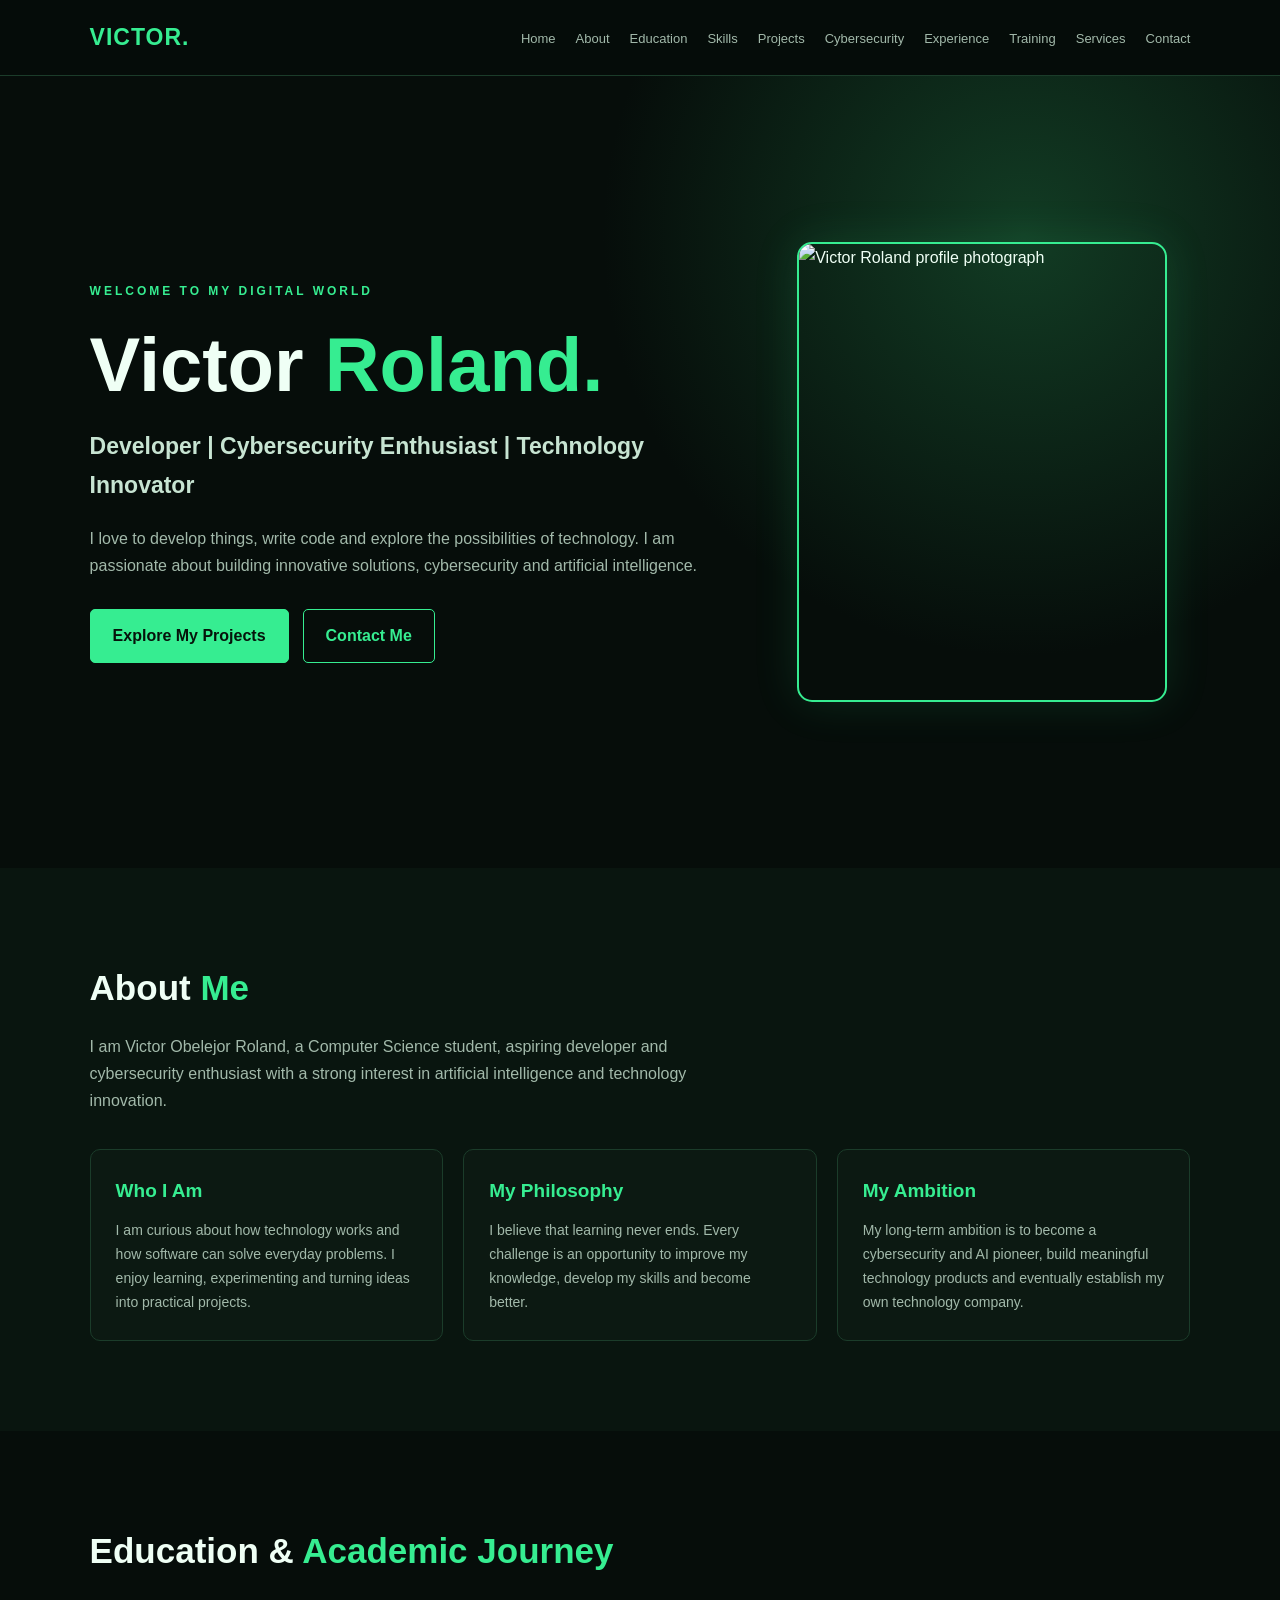
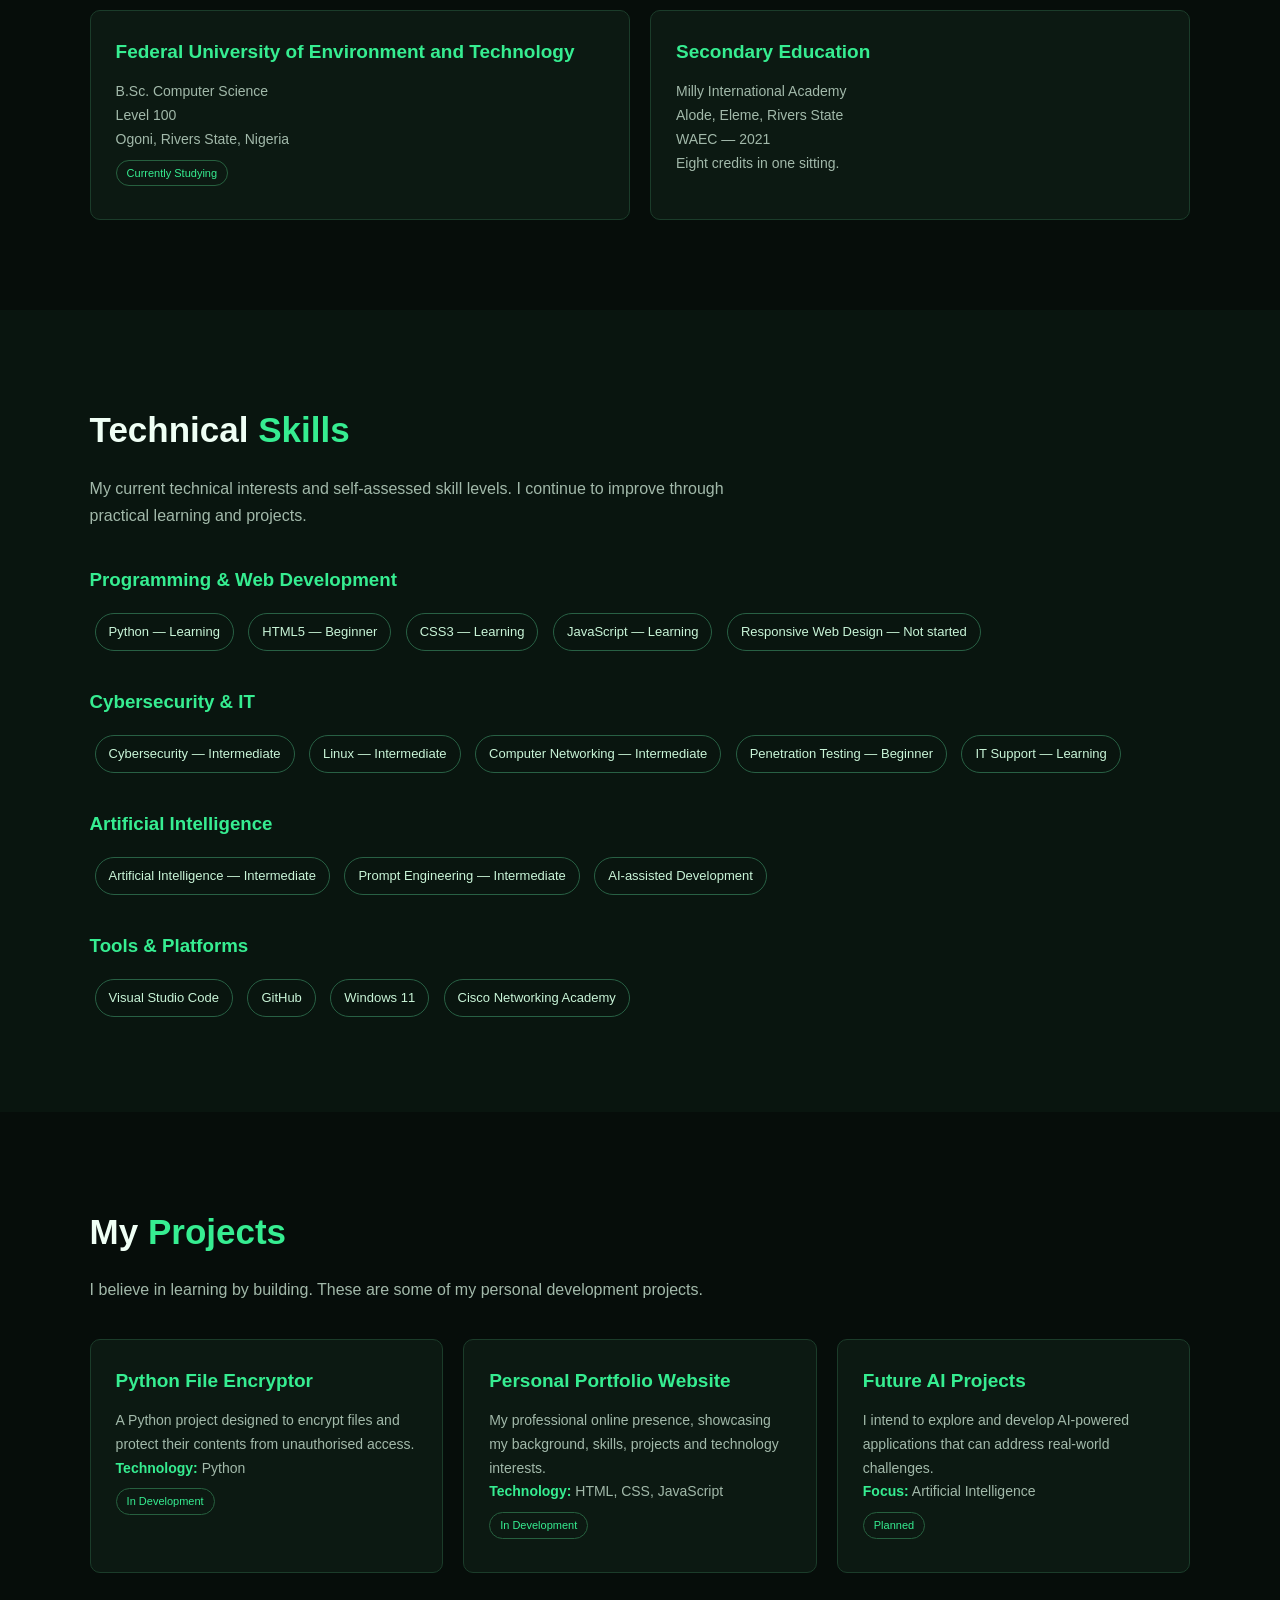
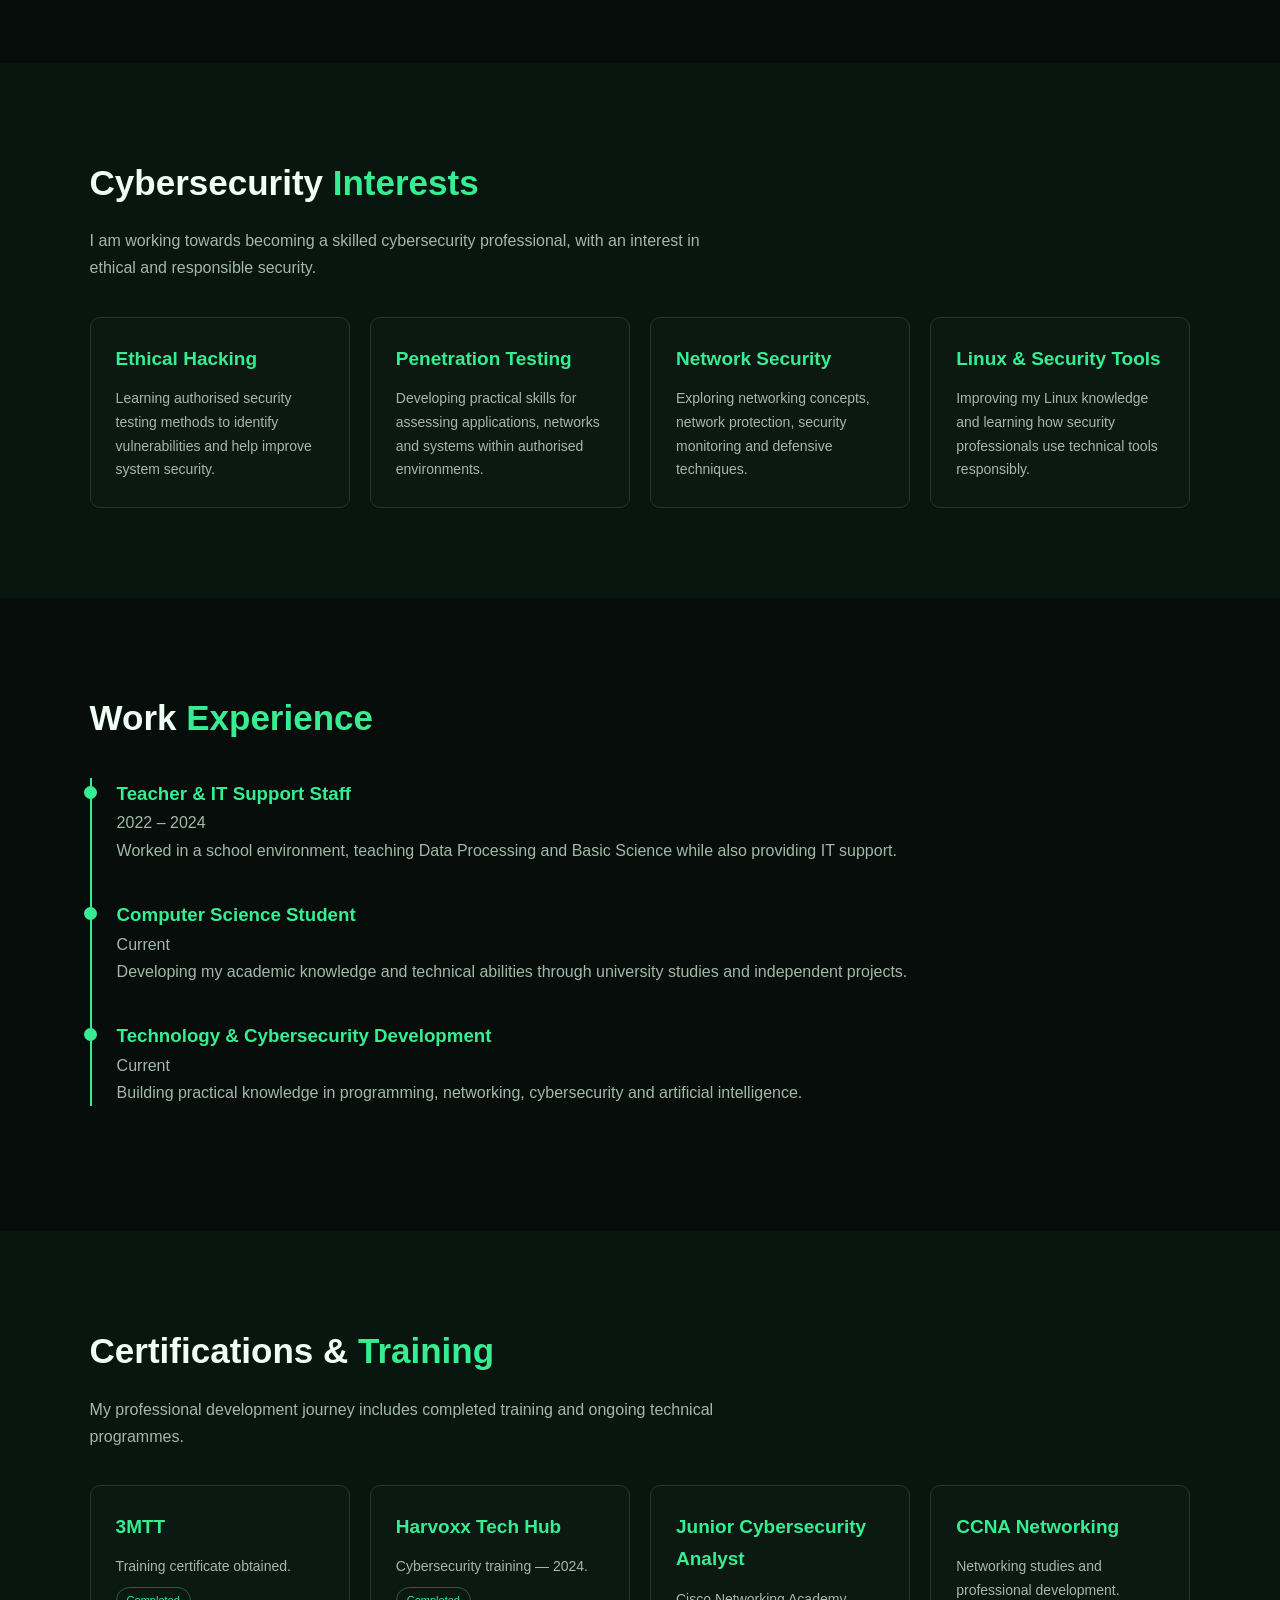
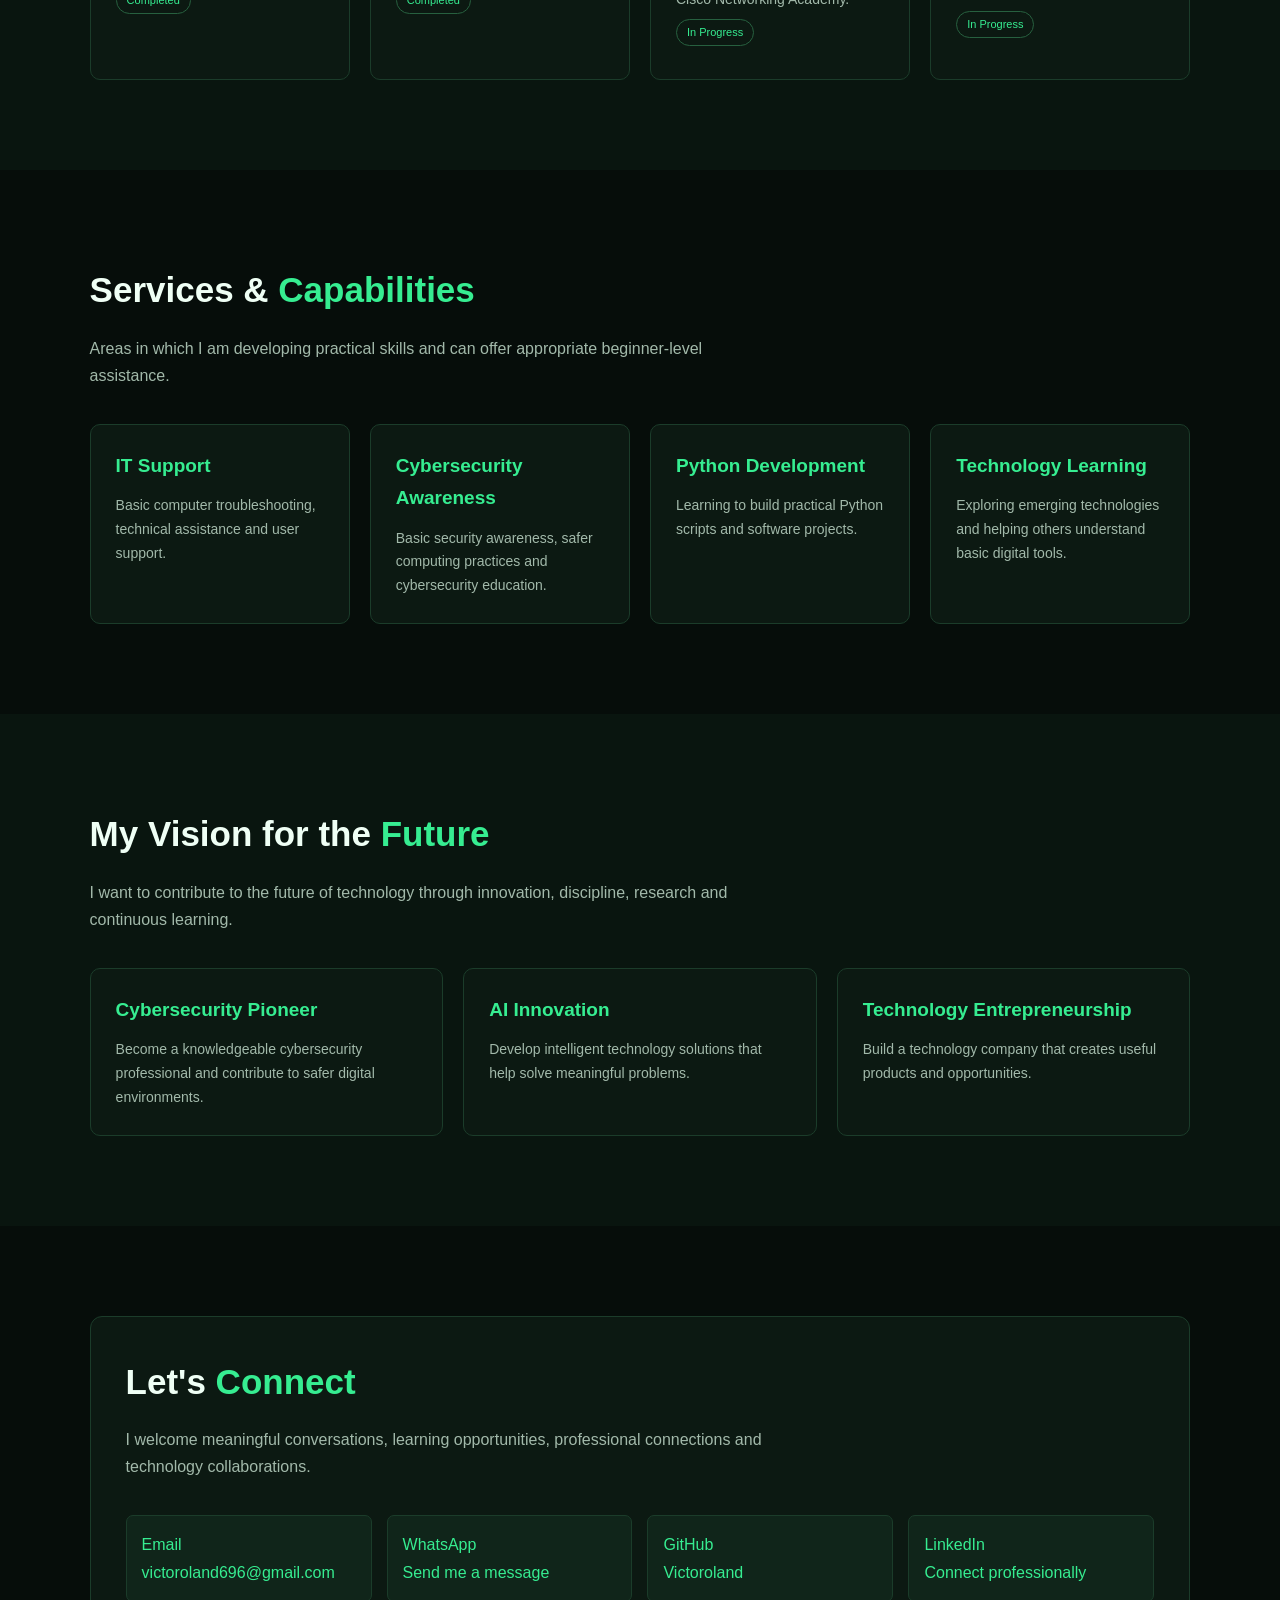
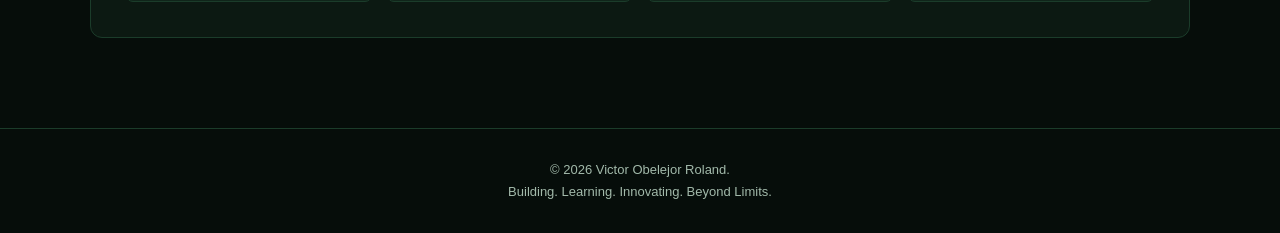
==== commit 0f5badd0: "Add files via upload" ====
--- a/index.html
+++ b/index.html
@@ -4,10 +4,20 @@
 <head>
     <meta charset="UTF-8">
     <meta name="viewport" content="width=device-width, initial-scale=1.0">
-    <meta name="description" content="Victor Roland — Developer, Cybersecurity Enthusiast and Technology Innovator.">
-    <title>Victor Roland | Developer & Cybersecurity Enthusiast</title>
+    <meta name="description"
+        content="Victor Roland — Computer Science Student, Developer, Cybersecurity Enthusiast and Technology Innovator.">
+    <title>Victor Roland | Technology & Innovation</title>
 
     <style>
+        :root {
+            --bg: #060d0a;
+            --panel: #0c1912;
+            --green: #36ed91;
+            --text: #effff5;
+            --muted: #a2b9aa;
+            --border: #1b3c2a;
+        }
+
         * {
             margin: 0;
             padding: 0;
@@ -16,9 +26,9 @@
         }
 
         body {
+            background: var(--bg);
+            color: var(--text);
             font-family: Arial, sans-serif;
-            background: #07110e;
-            color: #e8f5ee;
             line-height: 1.7;
         }
 
@@ -27,294 +37,847 @@
             text-decoration: none;
         }
 
+        .container {
+            width: 86%;
+            max-width: 1200px;
+            margin: auto;
+        }
+
         header {
             position: sticky;
             top: 0;
-            z-index: 10;
-            background: #091813;
-            border-bottom: 1px solid #174d36;
-            padding: 18px 8%;
+            z-index: 1000;
+            background: rgba(6, 13, 10, .96);
+            border-bottom: 1px solid var(--border);
+            backdrop-filter: blur(12px);
+        }
+
+        .navbar {
+            min-height: 75px;
             display: flex;
+            align-items: center;
             justify-content: space-between;
+            gap: 20px;
+        }
+
+        .logo {
+            font-size: 23px;
+            font-weight: 800;
+            color: var(--green);
+            letter-spacing: 1px;
+        }
+
+        .nav-links {
+            display: flex;
+            gap: 20px;
+            list-style: none;
+        }
+
+        .nav-links a {
+            color: var(--muted);
+            font-size: 13px;
+            transition: .3s;
+        }
+
+        .nav-links a:hover {
+            color: var(--green);
+        }
+
+        .menu-btn {
+            display: none;
+            color: var(--green);
+            background: transparent;
+            border: 1px solid var(--green);
+            padding: 7px 12px;
+            border-radius: 5px;
+            cursor: pointer;
+        }
+
+        section {
+            padding: 90px 0;
+            scroll-margin-top: 75px;
+        }
+
+        .hero {
+            min-height: 88vh;
+            display: flex;
             align-items: center;
-            flex-wrap: wrap;
-            gap: 15px;
-        }
-
-        .logo {
-            color: #39e58c;
-            font-size: 22px;
+            background:
+                radial-gradient(circle at 80% 20%, #123c24 0, transparent 35%);
+        }
+
+        .hero-grid {
+            display: grid;
+            grid-template-columns: 1.2fr .8fr;
+            align-items: center;
+            gap: 60px;
+        }
+
+        .eyebrow {
+            color: var(--green);
+            letter-spacing: 3px;
+            font-size: 12px;
             font-weight: bold;
         }
 
-        nav {
+        .hero h1 {
+            font-size: clamp(42px, 7vw, 76px);
+            line-height: 1.12;
+            margin: 20px 0;
+        }
+
+        .green {
+            color: var(--green);
+        }
+
+        .hero h2 {
+            font-size: 23px;
+            color: #c7e4d2;
+            margin-bottom: 20px;
+        }
+
+        .hero p,
+        .section-intro {
+            color: var(--muted);
+            max-width: 650px;
+        }
+
+        .hero-image {
+            display: flex;
+            justify-content: center;
+        }
+
+        .hero-image img {
+            width: 100%;
+            max-width: 370px;
+            height: 460px;
+            object-fit: cover;
+            object-position: center 25%;
+            border: 2px solid var(--green);
+            border-radius: 15px;
+            box-shadow: 0 0 45px #36ed9120;
+        }
+
+        .buttons {
             display: flex;
             flex-wrap: wrap;
-            gap: 17px;
-        }
-
-        nav a {
-            font-size: 14px;
-            color: #c5d8ce;
-        }
-
-        nav a:hover {
-            color: #39e58c;
-        }
-
-        section {
-            padding: 75px 8%;
-        }
-
-        .hero {
-            min-height: 85vh;
-            display: flex;
-            align-items: center;
-        }
-
-        .hero-content {
-            max-width: 750px;
-        }
-
-        .tag {
-            color: #39e58c;
-            letter-spacing: 3px;
-            font-size: 13px;
-        }
-
-        h1 {
-            font-size: clamp(38px, 7vw, 68px);
-            line-height: 1.15;
-            margin: 18px 0;
-        }
-
-        h1 span,
-        h2 span {
-            color: #39e58c;
-        }
-
-        h2 {
-            font-size: 32px;
-            margin-bottom: 22px;
-        }
-
-        p {
-            color: #b9cfc3;
+            gap: 14px;
+            margin-top: 30px;
+        }
+
+        .btn {
+            display: inline-block;
+            padding: 12px 22px;
+            border: 1px solid var(--green);
+            border-radius: 5px;
+            color: var(--green);
+            transition: .3s;
+            font-weight: bold;
+        }
+
+        .btn.primary {
+            background: var(--green);
+            color: #06130b;
+        }
+
+        .btn:hover {
+            transform: translateY(-4px);
+            box-shadow: 0 5px 20px #36ed9130;
+        }
+
+        .section-dark {
+            background: #09150f;
+        }
+
+        .section-title {
+            font-size: 35px;
             margin-bottom: 15px;
         }
 
-        .button {
-            display: inline-block;
-            margin: 12px 10px 0 0;
-            padding: 12px 22px;
-            border: 1px solid #39e58c;
-            border-radius: 5px;
-            color: #39e58c;
-            font-weight: bold;
-        }
-
-        .button.primary {
-            background: #39e58c;
-            color: #07110e;
-        }
-
-        .button:hover {
-            transform: translateY(-2px);
-        }
-
-        .section-dark {
-            background: #0b1b14;
+        .section-title span {
+            color: var(--green);
+        }
+
+        .section-intro {
+            margin-bottom: 35px;
         }
 
         .cards {
             display: grid;
-            grid-template-columns: repeat(auto-fit, minmax(230px, 1fr));
-            gap: 18px;
+            grid-template-columns: repeat(auto-fit, minmax(240px, 1fr));
+            gap: 20px;
+            margin-top: 30px;
+        }
+
+        .card {
+            background: var(--panel);
+            border: 1px solid var(--border);
+            border-radius: 10px;
+            padding: 25px;
+            transition: .3s;
+        }
+
+        .card:hover {
+            transform: translateY(-6px);
+            border-color: var(--green);
+        }
+
+        .card h3 {
+            color: var(--green);
+            font-size: 19px;
+            margin-bottom: 12px;
+        }
+
+        .card p {
+            color: var(--muted);
+            font-size: 14px;
+        }
+
+        .card ul {
+            padding-left: 18px;
+            color: var(--muted);
+            font-size: 14px;
+        }
+
+        .card li {
+            margin-bottom: 7px;
+        }
+
+        .tag {
+            display: inline-block;
+            border: 1px solid #286044;
+            color: #c9f5d8;
+            border-radius: 30px;
+            padding: 7px 13px;
+            margin: 5px;
+            font-size: 13px;
+        }
+
+        .skill-group {
+            margin-top: 30px;
+        }
+
+        .skill-group h3 {
+            color: var(--green);
+            margin-bottom: 12px;
+        }
+
+        .timeline {
+            border-left: 2px solid var(--green);
+            padding-left: 25px;
+            margin-top: 30px;
+        }
+
+        .timeline-item {
+            margin-bottom: 35px;
+            position: relative;
+        }
+
+        .timeline-item::before {
+            content: "";
+            position: absolute;
+            left: -33px;
+            top: 8px;
+            width: 13px;
+            height: 13px;
+            background: var(--green);
+            border-radius: 50%;
+        }
+
+        .timeline-item h3 {
+            color: var(--green);
+        }
+
+        .timeline-item p {
+            color: var(--muted);
+        }
+
+        .status {
+            display: inline-block;
+            color: var(--green);
+            border: 1px solid #27603f;
+            border-radius: 20px;
+            padding: 3px 10px;
+            font-size: 11px;
+            margin: 8px 0;
+        }
+
+        .contact-box {
+            background: var(--panel);
+            border: 1px solid var(--border);
+            border-radius: 12px;
+            padding: 35px;
+        }
+
+        .contact-links {
+            display: grid;
+            grid-template-columns: repeat(auto-fit, minmax(220px, 1fr));
+            gap: 15px;
             margin-top: 25px;
         }
 
-        .card {
-            background: #10251b;
-            border: 1px solid #1b4933;
-            border-radius: 9px;
-            padding: 23px;
-        }
-
-        .card h3 {
-            color: #39e58c;
-            margin-bottom: 10px;
-        }
-
-        .card p {
-            margin-bottom: 0;
-        }
-
-        .skill {
-            display: inline-block;
-            padding: 7px 12px;
-            margin: 5px;
-            border: 1px solid #286044;
-            border-radius: 20px;
-            color: #ccebd8;
-            font-size: 14px;
+        .contact-links a {
+            display: block;
+            background: #10251a;
+            padding: 15px;
+            border-radius: 7px;
+            color: var(--green);
+            border: 1px solid var(--border);
+            overflow-wrap: anywhere;
         }
 
         footer {
+            padding: 30px 0;
             text-align: center;
-            padding: 25px;
-            background: #091813;
-            color: #8fa99a;
-        }
-
-        .green {
-            color: #39e58c;
-        }
-
-        @media (max-width: 600px) {
-            header {
-                padding: 15px 5%;
-            }
-
-            nav {
-                gap: 10px;
-            }
-
-            nav a {
-                font-size: 12px;
+            border-top: 1px solid var(--border);
+            color: var(--muted);
+            font-size: 13px;
+        }
+
+        .reveal {
+            opacity: 0;
+            transform: translateY(25px);
+            transition: opacity .7s ease, transform .7s ease;
+        }
+
+        .reveal.visible {
+            opacity: 1;
+            transform: translateY(0);
+        }
+
+        @media(max-width: 850px) {
+            .nav-links {
+                display: none;
+                position: absolute;
+                top: 75px;
+                left: 0;
+                width: 100%;
+                padding: 25px;
+                background: #09150f;
+                flex-direction: column;
+                border-bottom: 1px solid var(--border);
+            }
+
+            .nav-links.show {
+                display: flex;
+            }
+
+            .menu-btn {
+                display: block;
+            }
+
+            .hero-grid {
+                grid-template-columns: 1fr;
+                text-align: center;
+            }
+
+            .hero-image {
+                grid-row: 1;
+            }
+
+            .hero-image img {
+                max-width: 280px;
+                height: 340px;
+            }
+
+            .hero p {
+                margin: auto;
+            }
+
+            .buttons {
+                justify-content: center;
+            }
+        }
+
+        @media(max-width: 500px) {
+            .container {
+                width: 90%;
             }
 
             section {
-                padding: 55px 6%;
+                padding: 65px 0;
+            }
+
+            .section-title {
+                font-size: 29px;
+            }
+
+            .contact-box {
+                padding: 20px;
             }
         }
     </style>
 </head>
 
 <body>
+
     <header>
-        <a class="logo" href="#home">VICTOR<span>.</span></a>
-        <nav>
-            <a href="#home">Home</a>
-            <a href="#about">About</a>
-            <a href="#skills">Skills</a>
-            <a href="#projects">Projects</a>
-            <a href="#training">Training</a>
-            <a href="#services">Services</a>
-            <a href="#contact">Contact</a>
-        </nav>
+        <div class="container navbar">
+            <a class="logo" href="#home">VICTOR.</a>
+
+            <button class="menu-btn" onclick="toggleMenu()">MENU</button>
+
+            <ul class="nav-links" id="navLinks">
+                <li><a href="#home">Home</a></li>
+                <li><a href="#about">About</a></li>
+                <li><a href="#education">Education</a></li>
+                <li><a href="#skills">Skills</a></li>
+                <li><a href="#projects">Projects</a></li>
+                <li><a href="#cybersecurity">Cybersecurity</a></li>
+                <li><a href="#experience">Experience</a></li>
+                <li><a href="#certifications">Training</a></li>
+                <li><a href="#services">Services</a></li>
+                <li><a href="#contact">Contact</a></li>
+            </ul>
+        </div>
     </header>
 
-    <section class="hero" id="home">
-        <div class="hero-content">
-            <div class="tag">WELCOME TO MY DIGITAL SPACE</div>
-            <h1>Hi, I'm Victor <span>Roland.</span></h1>
-            <h2>Developer | Cybersecurity Enthusiast | Technology Innovator</h2>
-            <p>I love to develop things, write code and explore technology. My ambition is to build innovative solutions
-                that solve real-world problems.</p>
-            <a class="button primary" href="#projects">Explore My Work</a>
-            <a class="button" href="#contact">Contact Me</a>
+    <main>
+
+        <section class="hero" id="home">
+            <div class="container hero-grid">
+                <div>
+                    <div class="eyebrow">WELCOME TO MY DIGITAL WORLD</div>
+
+                    <h1>Victor <span class="green">Roland.</span></h1>
+
+                    <h2>Developer | Cybersecurity Enthusiast | Technology Innovator</h2>
+
+                    <p>
+                        I love to develop things, write code and explore the possibilities
+                        of technology. I am passionate about building innovative solutions,
+                        cybersecurity and artificial intelligence.
+                    </p>
+
+                    <div class="buttons">
+                        <a href="#projects" class="btn primary">Explore My Projects</a>
+                        <a href="#contact" class="btn">Contact Me</a>
+                    </div>
+                </div>
+
+                <div class="hero-image">
+                    <img src="profile.jpg" alt="Victor Roland profile photograph">
+                </div>
+            </div>
+        </section>
+
+        <section class="section-dark" id="about">
+            <div class="container reveal">
+                <h2 class="section-title">About <span>Me</span></h2>
+
+                <p class="section-intro">
+                    I am Victor Obelejor Roland, a Computer Science student,
+                    aspiring developer and cybersecurity enthusiast with a strong
+                    interest in artificial intelligence and technology innovation.
+                </p>
+
+                <div class="cards">
+                    <div class="card">
+                        <h3>Who I Am</h3>
+                        <p>
+                            I am curious about how technology works and how software can
+                            solve everyday problems. I enjoy learning, experimenting
+                            and turning ideas into practical projects.
+                        </p>
+                    </div>
+
+                    <div class="card">
+                        <h3>My Philosophy</h3>
+                        <p>
+                            I believe that learning never ends. Every challenge is an
+                            opportunity to improve my knowledge, develop my skills
+                            and become better.
+                        </p>
+                    </div>
+
+                    <div class="card">
+                        <h3>My Ambition</h3>
+                        <p>
+                            My long-term ambition is to become a cybersecurity and AI
+                            pioneer, build meaningful technology products and eventually
+                            establish my own technology company.
+                        </p>
+                    </div>
+                </div>
+            </div>
+        </section>
+
+        <section id="education">
+            <div class="container reveal">
+                <h2 class="section-title">Education & <span>Academic Journey</span></h2>
+
+                <div class="cards">
+                    <div class="card">
+                        <h3>Federal University of Environment and Technology</h3>
+                        <p>B.Sc. Computer Science</p>
+                        <p>Level 100</p>
+                        <p>Ogoni, Rivers State, Nigeria</p>
+                        <span class="status">Currently Studying</span>
+                    </div>
+
+                    <div class="card">
+                        <h3>Secondary Education</h3>
+                        <p>Milly International Academy</p>
+                        <p>Alode, Eleme, Rivers State</p>
+                        <p>WAEC — 2021</p>
+                        <p>Eight credits in one sitting.</p>
+                    </div>
+                </div>
+            </div>
+        </section>
+
+        <section class="section-dark" id="skills">
+            <div class="container reveal">
+                <h2 class="section-title">Technical <span>Skills</span></h2>
+
+                <p class="section-intro">
+                    My current technical interests and self-assessed skill levels.
+                    I continue to improve through practical learning and projects.
+                </p>
+
+                <div class="skill-group">
+                    <h3>Programming & Web Development</h3>
+                    <span class="tag">Python — Learning</span>
+                    <span class="tag">HTML5 — Beginner</span>
+                    <span class="tag">CSS3 — Learning</span>
+                    <span class="tag">JavaScript — Learning</span>
+                    <span class="tag">Responsive Web Design — Not started</span>
+                </div>
+
+                <div class="skill-group">
+                    <h3>Cybersecurity & IT</h3>
+                    <span class="tag">Cybersecurity — Intermediate</span>
+                    <span class="tag">Linux — Intermediate</span>
+                    <span class="tag">Computer Networking — Intermediate</span>
+                    <span class="tag">Penetration Testing — Beginner</span>
+                    <span class="tag">IT Support — Learning</span>
+                </div>
+
+                <div class="skill-group">
+                    <h3>Artificial Intelligence</h3>
+                    <span class="tag">Artificial Intelligence — Intermediate</span>
+                    <span class="tag">Prompt Engineering — Intermediate</span>
+                    <span class="tag">AI-assisted Development</span>
+                </div>
+
+                <div class="skill-group">
+                    <h3>Tools & Platforms</h3>
+                    <span class="tag">Visual Studio Code</span>
+                    <span class="tag">GitHub</span>
+                    <span class="tag">Windows 11</span>
+                    <span class="tag">Cisco Networking Academy</span>
+                </div>
+            </div>
+        </section>
+
+        <section id="projects">
+            <div class="container reveal">
+                <h2 class="section-title">My <span>Projects</span></h2>
+
+                <p class="section-intro">
+                    I believe in learning by building. These are some of my
+                    personal development projects.
+                </p>
+
+                <div class="cards">
+                    <div class="card">
+                        <h3>Python File Encryptor</h3>
+                        <p>
+                            A Python project designed to encrypt files and protect
+                            their contents from unauthorised access.
+                        </p>
+                        <p><strong class="green">Technology:</strong> Python</p>
+                        <span class="status">In Development</span>
+                    </div>
+
+                    <div class="card">
+                        <h3>Personal Portfolio Website</h3>
+                        <p>
+                            My professional online presence, showcasing my background,
+                            skills, projects and technology interests.
+                        </p>
+                        <p><strong class="green">Technology:</strong> HTML, CSS, JavaScript</p>
+                        <span class="status">In Development</span>
+                    </div>
+
+                    <div class="card">
+                        <h3>Future AI Projects</h3>
+                        <p>
+                            I intend to explore and develop AI-powered applications
+                            that can address real-world challenges.
+                        </p>
+                        <p><strong class="green">Focus:</strong> Artificial Intelligence</p>
+                        <span class="status">Planned</span>
+                    </div>
+                </div>
+            </div>
+        </section>
+
+        <section class="section-dark" id="cybersecurity">
+            <div class="container reveal">
+                <h2 class="section-title">Cybersecurity <span>Interests</span></h2>
+
+                <p class="section-intro">
+                    I am working towards becoming a skilled cybersecurity
+                    professional, with an interest in ethical and responsible security.
+                </p>
+
+                <div class="cards">
+                    <div class="card">
+                        <h3>Ethical Hacking</h3>
+                        <p>
+                            Learning authorised security testing methods to identify
+                            vulnerabilities and help improve system security.
+                        </p>
+                    </div>
+
+                    <div class="card">
+                        <h3>Penetration Testing</h3>
+                        <p>
+                            Developing practical skills for assessing applications,
+                            networks and systems within authorised environments.
+                        </p>
+                    </div>
+
+                    <div class="card">
+                        <h3>Network Security</h3>
+                        <p>
+                            Exploring networking concepts, network protection,
+                            security monitoring and defensive techniques.
+                        </p>
+                    </div>
+
+                    <div class="card">
+                        <h3>Linux & Security Tools</h3>
+                        <p>
+                            Improving my Linux knowledge and learning how security
+                            professionals use technical tools responsibly.
+                        </p>
+                    </div>
+                </div>
+            </div>
+        </section>
+
+        <section id="experience">
+            <div class="container reveal">
+                <h2 class="section-title">Work <span>Experience</span></h2>
+
+                <div class="timeline">
+                    <div class="timeline-item">
+                        <h3>Teacher & IT Support Staff</h3>
+                        <p>2022 – 2024</p>
+                        <p>
+                            Worked in a school environment, teaching Data Processing
+                            and Basic Science while also providing IT support.
+                        </p>
+                    </div>
+
+                    <div class="timeline-item">
+                        <h3>Computer Science Student</h3>
+                        <p>Current</p>
+                        <p>
+                            Developing my academic knowledge and technical abilities
+                            through university studies and independent projects.
+                        </p>
+                    </div>
+
+                    <div class="timeline-item">
+                        <h3>Technology & Cybersecurity Development</h3>
+                        <p>Current</p>
+                        <p>
+                            Building practical knowledge in programming, networking,
+                            cybersecurity and artificial intelligence.
+                        </p>
+                    </div>
+                </div>
+            </div>
+        </section>
+
+        <section class="section-dark" id="certifications">
+            <div class="container reveal">
+                <h2 class="section-title">Certifications & <span>Training</span></h2>
+
+                <p class="section-intro">
+                    My professional development journey includes completed training
+                    and ongoing technical programmes.
+                </p>
+
+                <div class="cards">
+                    <div class="card">
+                        <h3>3MTT</h3>
+                        <p>Training certificate obtained.</p>
+                        <span class="status">Completed</span>
+                    </div>
+
+                    <div class="card">
+                        <h3>Harvoxx Tech Hub</h3>
+                        <p>Cybersecurity training — 2024.</p>
+                        <span class="status">Completed</span>
+                    </div>
+
+                    <div class="card">
+                        <h3>Junior Cybersecurity Analyst</h3>
+                        <p>Cisco Networking Academy.</p>
+                        <span class="status">In Progress</span>
+                    </div>
+
+                    <div class="card">
+                        <h3>CCNA Networking</h3>
+                        <p>Networking studies and professional development.</p>
+                        <span class="status">In Progress</span>
+                    </div>
+                </div>
+            </div>
+        </section>
+
+        <section id="services">
+            <div class="container reveal">
+                <h2 class="section-title">Services & <span>Capabilities</span></h2>
+
+                <p class="section-intro">
+                    Areas in which I am developing practical skills and can
+                    offer appropriate beginner-level assistance.
+                </p>
+
+                <div class="cards">
+                    <div class="card">
+                        <h3>IT Support</h3>
+                        <p>
+                            Basic computer troubleshooting, technical assistance
+                            and user support.
+                        </p>
+                    </div>
+
+                    <div class="card">
+                        <h3>Cybersecurity Awareness</h3>
+                        <p>
+                            Basic security awareness, safer computing practices
+                            and cybersecurity education.
+                        </p>
+                    </div>
+
+                    <div class="card">
+                        <h3>Python Development</h3>
+                        <p>
+                            Learning to build practical Python scripts
+                            and software projects.
+                        </p>
+                    </div>
+
+                    <div class="card">
+                        <h3>Technology Learning</h3>
+                        <p>
+                            Exploring emerging technologies and helping others
+                            understand basic digital tools.
+                        </p>
+                    </div>
+                </div>
+            </div>
+        </section>
+
+        <section class="section-dark" id="vision">
+            <div class="container reveal">
+                <h2 class="section-title">My Vision for the <span>Future</span></h2>
+
+                <p class="section-intro">
+                    I want to contribute to the future of technology through
+                    innovation, discipline, research and continuous learning.
+                </p>
+
+                <div class="cards">
+                    <div class="card">
+                        <h3>Cybersecurity Pioneer</h3>
+                        <p>
+                            Become a knowledgeable cybersecurity professional
+                            and contribute to safer digital environments.
+                        </p>
+                    </div>
+
+                    <div class="card">
+                        <h3>AI Innovation</h3>
+                        <p>
+                            Develop intelligent technology solutions that
+                            help solve meaningful problems.
+                        </p>
+                    </div>
+
+                    <div class="card">
+                        <h3>Technology Entrepreneurship</h3>
+                        <p>
+                            Build a technology company that creates useful
+                            products and opportunities.
+                        </p>
+                    </div>
+                </div>
+            </div>
+        </section>
+
+        <section id="contact">
+            <div class="container reveal">
+                <div class="contact-box">
+                    <h2 class="section-title">Let's <span>Connect</span></h2>
+
+                    <p class="section-intro">
+                        I welcome meaningful conversations, learning opportunities,
+                        professional connections and technology collaborations.
+                    </p>
+
+                    <div class="contact-links">
+                        <a href="mailto:victoroland696@gmail.com">
+                            Email<br>victoroland696@gmail.com
+                        </a>
+
+                        <a href="https://wa.me/2349015825696" target="_blank">
+                            WhatsApp<br>Send me a message
+                        </a>
+
+                        <a href="https://github.com/Victoroland" target="_blank">
+                            GitHub<br>Victoroland
+                        </a>
+
+                        <a href="https://www.linkedin.com/in/victor-roland-7567582aa/" target="_blank">
+                            LinkedIn<br>Connect professionally
+                        </a>
+                    </div>
+                </div>
+            </div>
+        </section>
+
+    </main>
+
+    <footer>
+        <div class="container">
+            <p>© <span id="year"></span> Victor Obelejor Roland.</p>
+            <p>Building. Learning. Innovating. Beyond Limits.</p>
         </div>
-    </section>
-
-    <section class="section-dark" id="about">
-        <h2>About <span>Me</span></h2>
-        <p>I'm Victor Obelejor Roland, a Computer Science student passionate about software development, cybersecurity
-            and artificial intelligence.</p>
-        <p>I enjoy learning, experimenting with technology and building practical projects. My long-term vision is to
-            become a recognised technology innovator and build solutions that make a difference.</p>
-        <div class="cards">
-            <div class="card">
-                <h3>Education</h3>
-                <p>B.Sc. Computer Science</p>
-                <p>Federal University of Environment and Technology, Ogoni</p>
-                <p>Level 100</p>
-            </div>
-            <div class="card">
-                <h3>Experience</h3>
-                <p>Teacher and IT Support Staff</p>
-                <p>2022–2024</p>
-                <p>Data Processing and Basic Science</p>
-            </div>
-        </div>
-    </section>
-
-    <section id="skills">
-        <h2>My <span>Skills</span></h2>
-        <p>These are areas I have experience in or am currently learning.</p>
-        <div>
-            <span class="skill">Python</span>
-            <span class="skill">Linux</span>
-            <span class="skill">Computer Networking</span>
-            <span class="skill">Cybersecurity</span>
-            <span class="skill">Penetration Testing</span>
-            <span class="skill">HTML5</span>
-            <span class="skill">CSS3</span>
-            <span class="skill">JavaScript</span>
-            <span class="skill">Artificial Intelligence</span>
-            <span class="skill">Prompt Engineering</span>
-            <span class="skill">IT Support</span>
-        </div>
-    </section>
-
-    <section class="section-dark" id="projects">
-        <h2>My <span>Projects</span></h2>
-        <div class="cards">
-            <div class="card">
-                <h3>File Encryptor</h3>
-                <p>A Python project designed to encrypt files and help protect their contents.</p>
-                <p class="green">Technology: Python</p>
-                <p>Project status: In development</p>
-            </div>
-            <div class="card">
-                <h3>Personal Portfolio</h3>
-                <p>This website introduces my background, skills, projects and technology interests.</p>
-                <p class="green">Technology: HTML, CSS and JavaScript</p>
-                <p>Project status: In development</p>
-            </div>
-        </div>
-    </section>
-
-    <section id="training">
-        <h2>Training & <span>Certifications</span></h2>
-        <div class="cards">
-            <div class="card">
-                <h3>Cisco Networking Academy</h3>
-                <p>Introduction to Cybersecurity — In progress</p>
-            </div>
-            <div class="card">
-                <h3>CCNA Networking</h3>
-                <p>Networking studies — In progress</p>
-            </div>
-        </div>
-    </section>
-
-    <section class="section-dark" id="services">
-        <h2>What I <span>Offer</span></h2>
-        <div class="cards">
-            <div class="card">
-                <h3>IT Support</h3>
-                <p>Basic computer troubleshooting and technical support.</p>
-            </div>
-            <div class="card">
-                <h3>Cybersecurity Awareness</h3>
-                <p>Basic security awareness and guidance on safer technology practices.</p>
-            </div>
-        </div>
-    </section>
-
-    <section id="contact">
-        <h2>Let's <span>Connect</span></h2>
-        <p>Interested in technology, collaboration or discussing a project? Reach out to me.</p>
-        <p>Email: <a class="green" href="mailto:victoroland696@gmail.com">victoroland696@gmail.com</a></p>
-        <p>WhatsApp: <a class="green" href="https://wa.me/2349015825696">Chat with me</a></p>
-        <p>GitHub: <a class="green" href="https://github.com/Victoroland" target="_blank">Victoroland</a></p>
-        <p>LinkedIn: <a class="green" href="https://www.linkedin.com/in/victor-roland-7567582aa/" target="_blank">My
-                LinkedIn profile</a></p>
-    </section>
-
-    <footer>
-        <p>© 2026 Victor Roland. Built with passion for technology.</p>
     </footer>
+
+    <script>
+        function toggleMenu() {
+            document.getElementById("navLinks").classList.toggle("show");
+        }
+
+        document.querySelectorAll(".nav-links a").forEach(link => {
+            link.addEventListener("click", () => {
+                document.getElementById("navLinks").classList.remove("show");
+            });
+        });
+
+        document.getElementById("year").textContent = new Date().getFullYear();
+
+        const observer = new IntersectionObserver(entries => {
+            entries.forEach(entry => {
+                if (entry.isIntersecting) {
+                    entry.target.classList.add("visible");
+                }
+            });
+        }, { threshold: 0.1 });
+
+        document.querySelectorAll(".reveal").forEach(element => {
+            observer.observe(element);
+        });
+    </script>
+
 </body>
 
 </html>
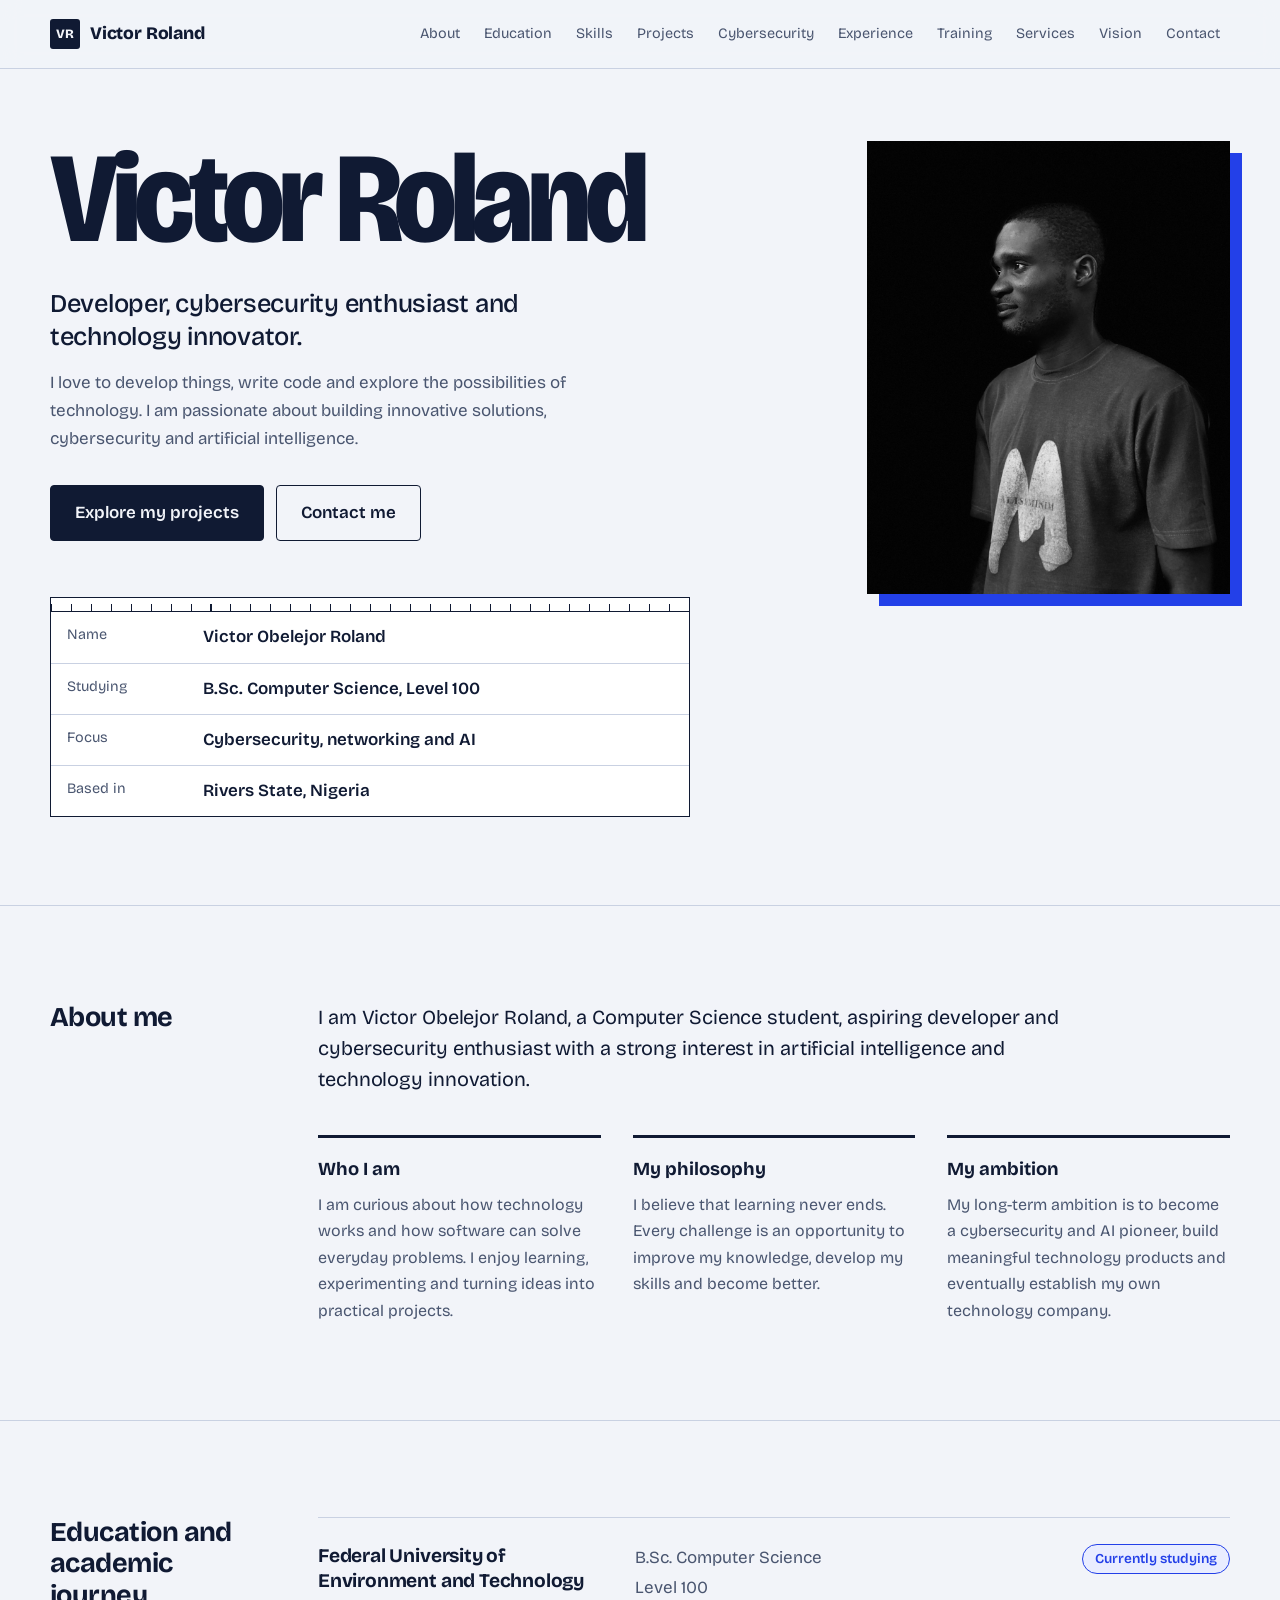
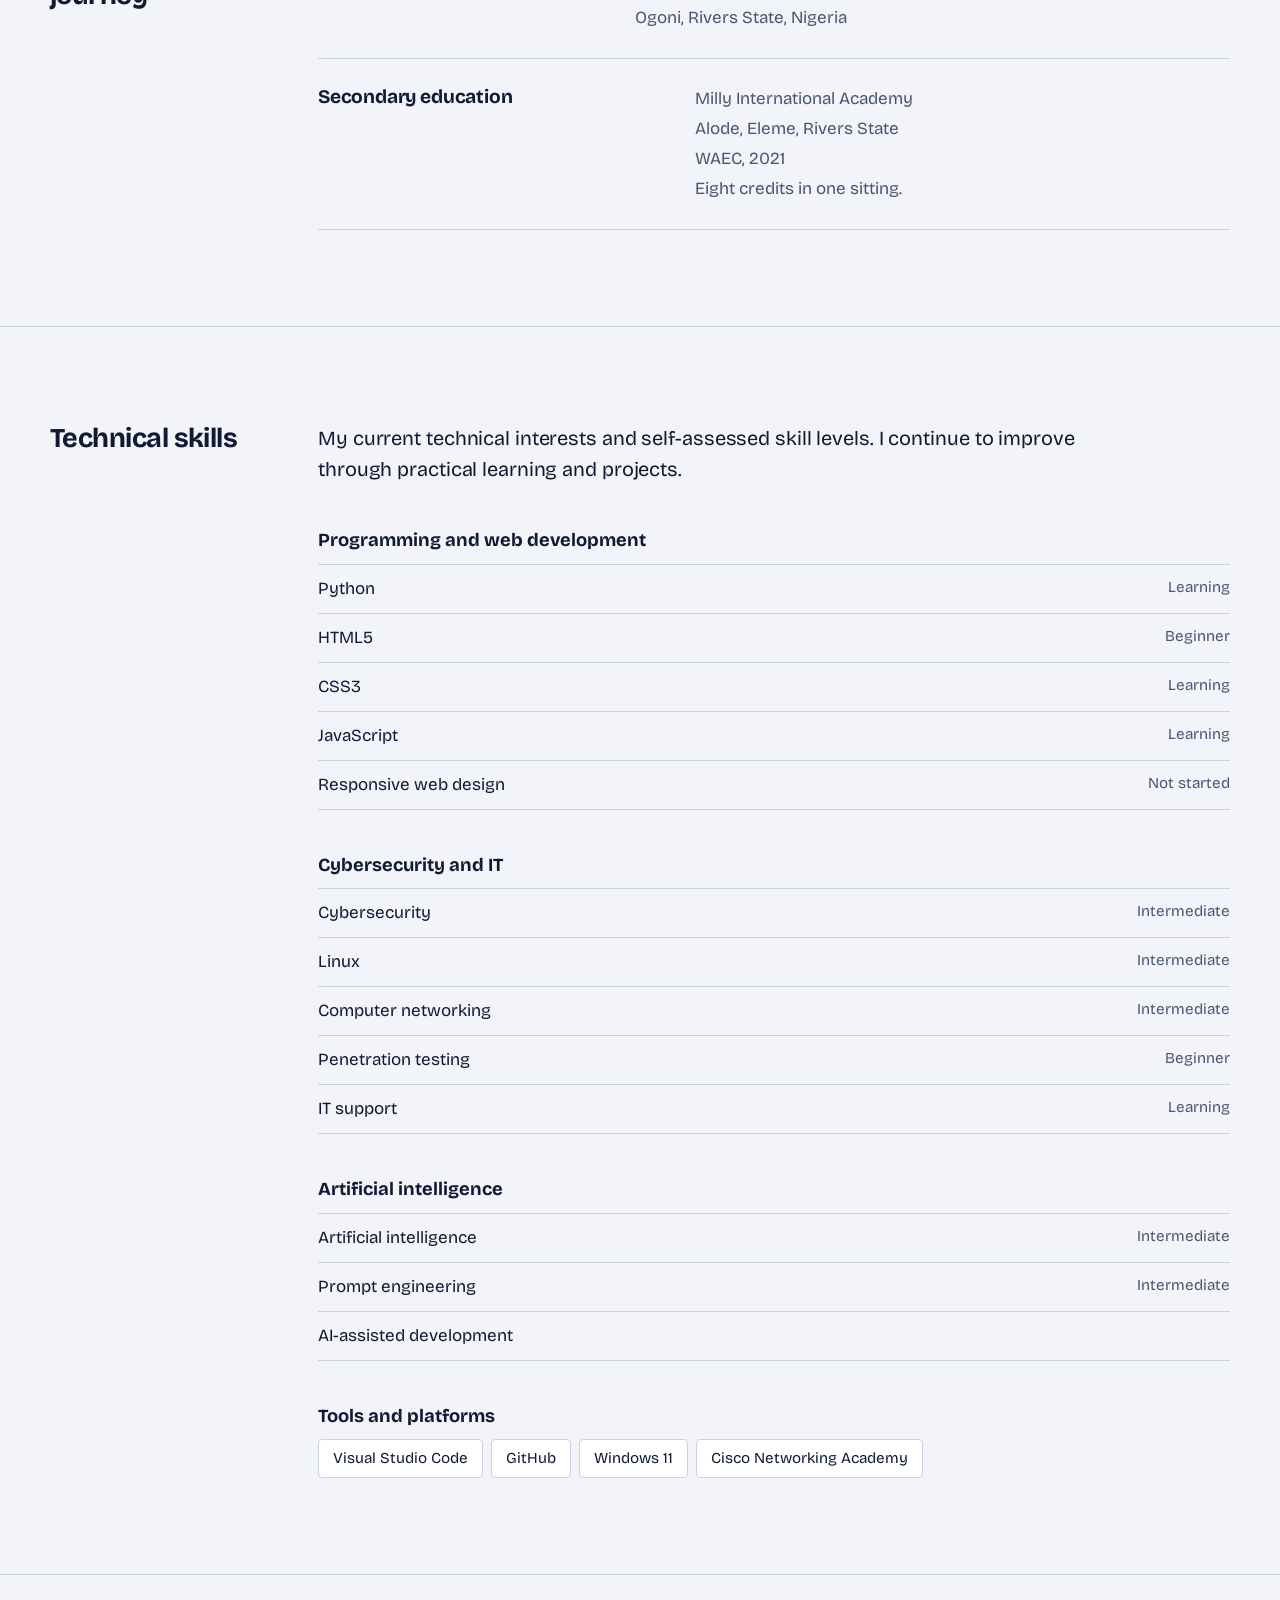
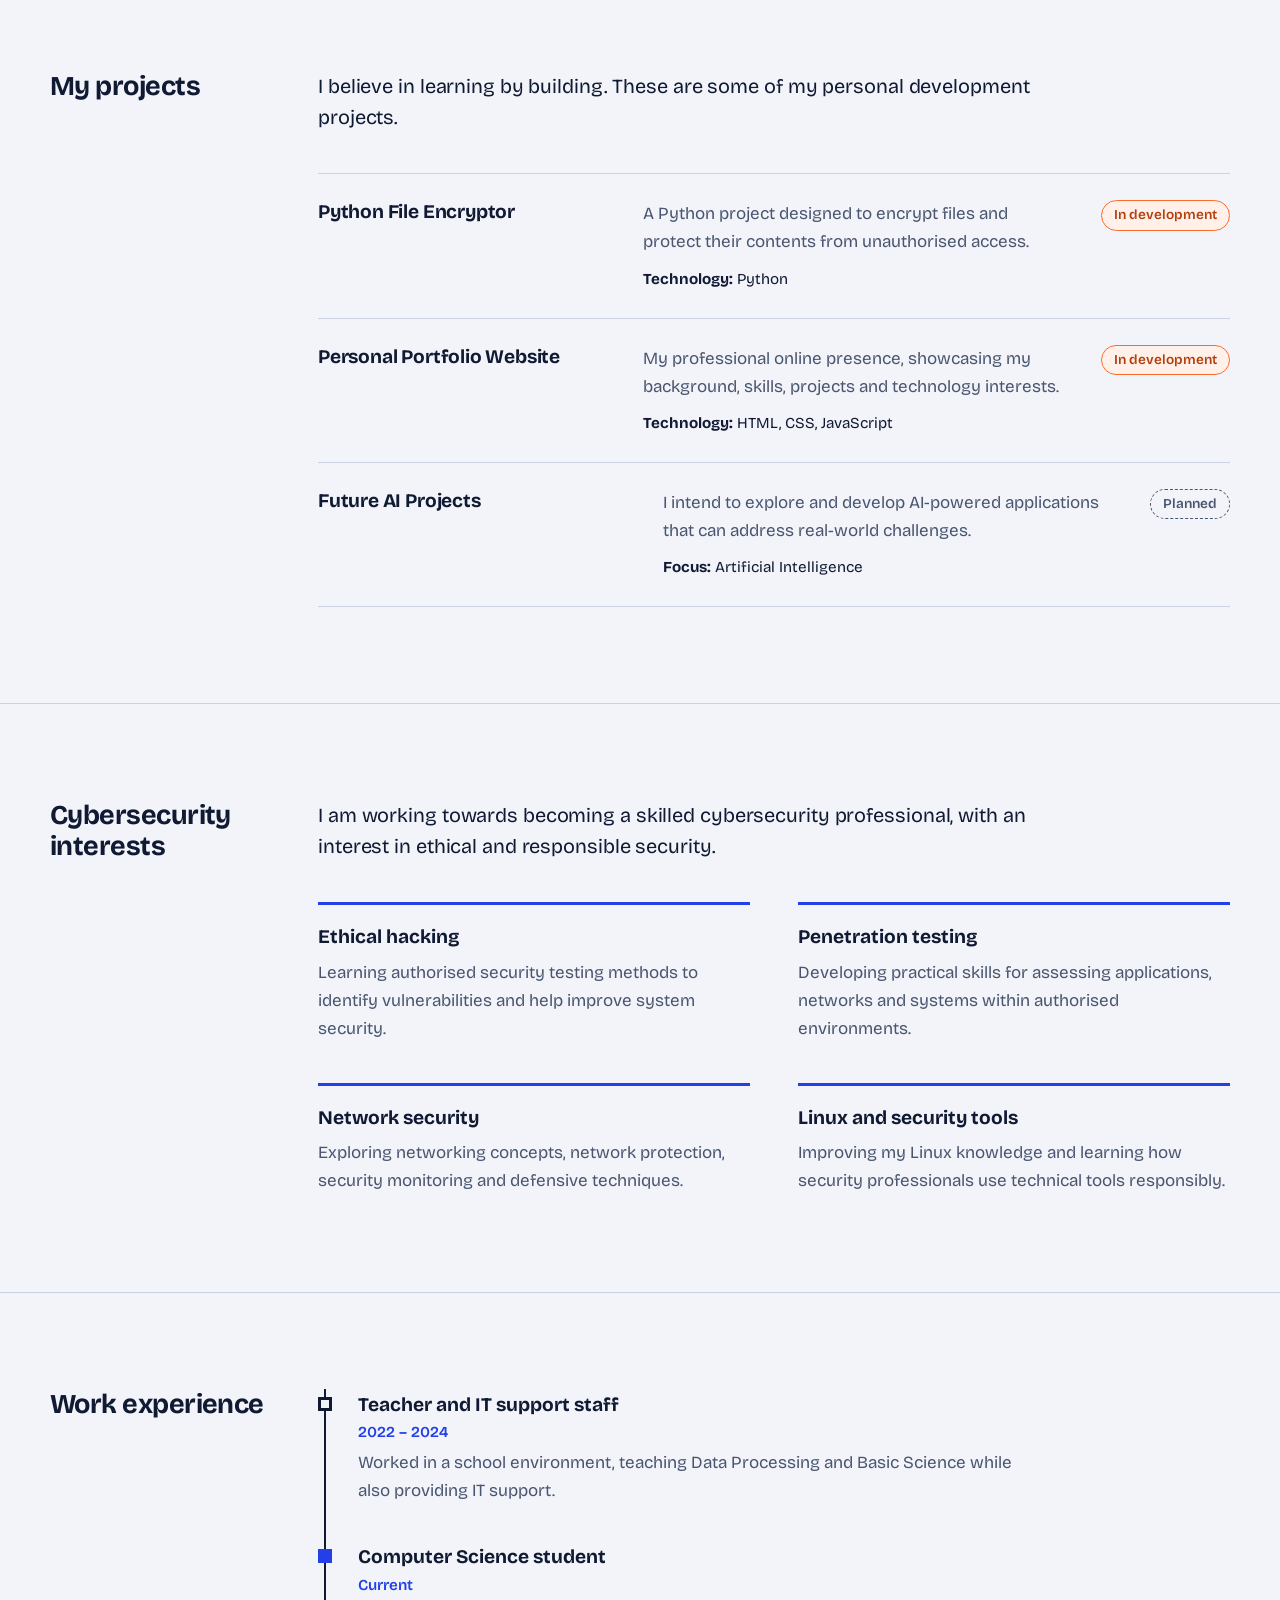
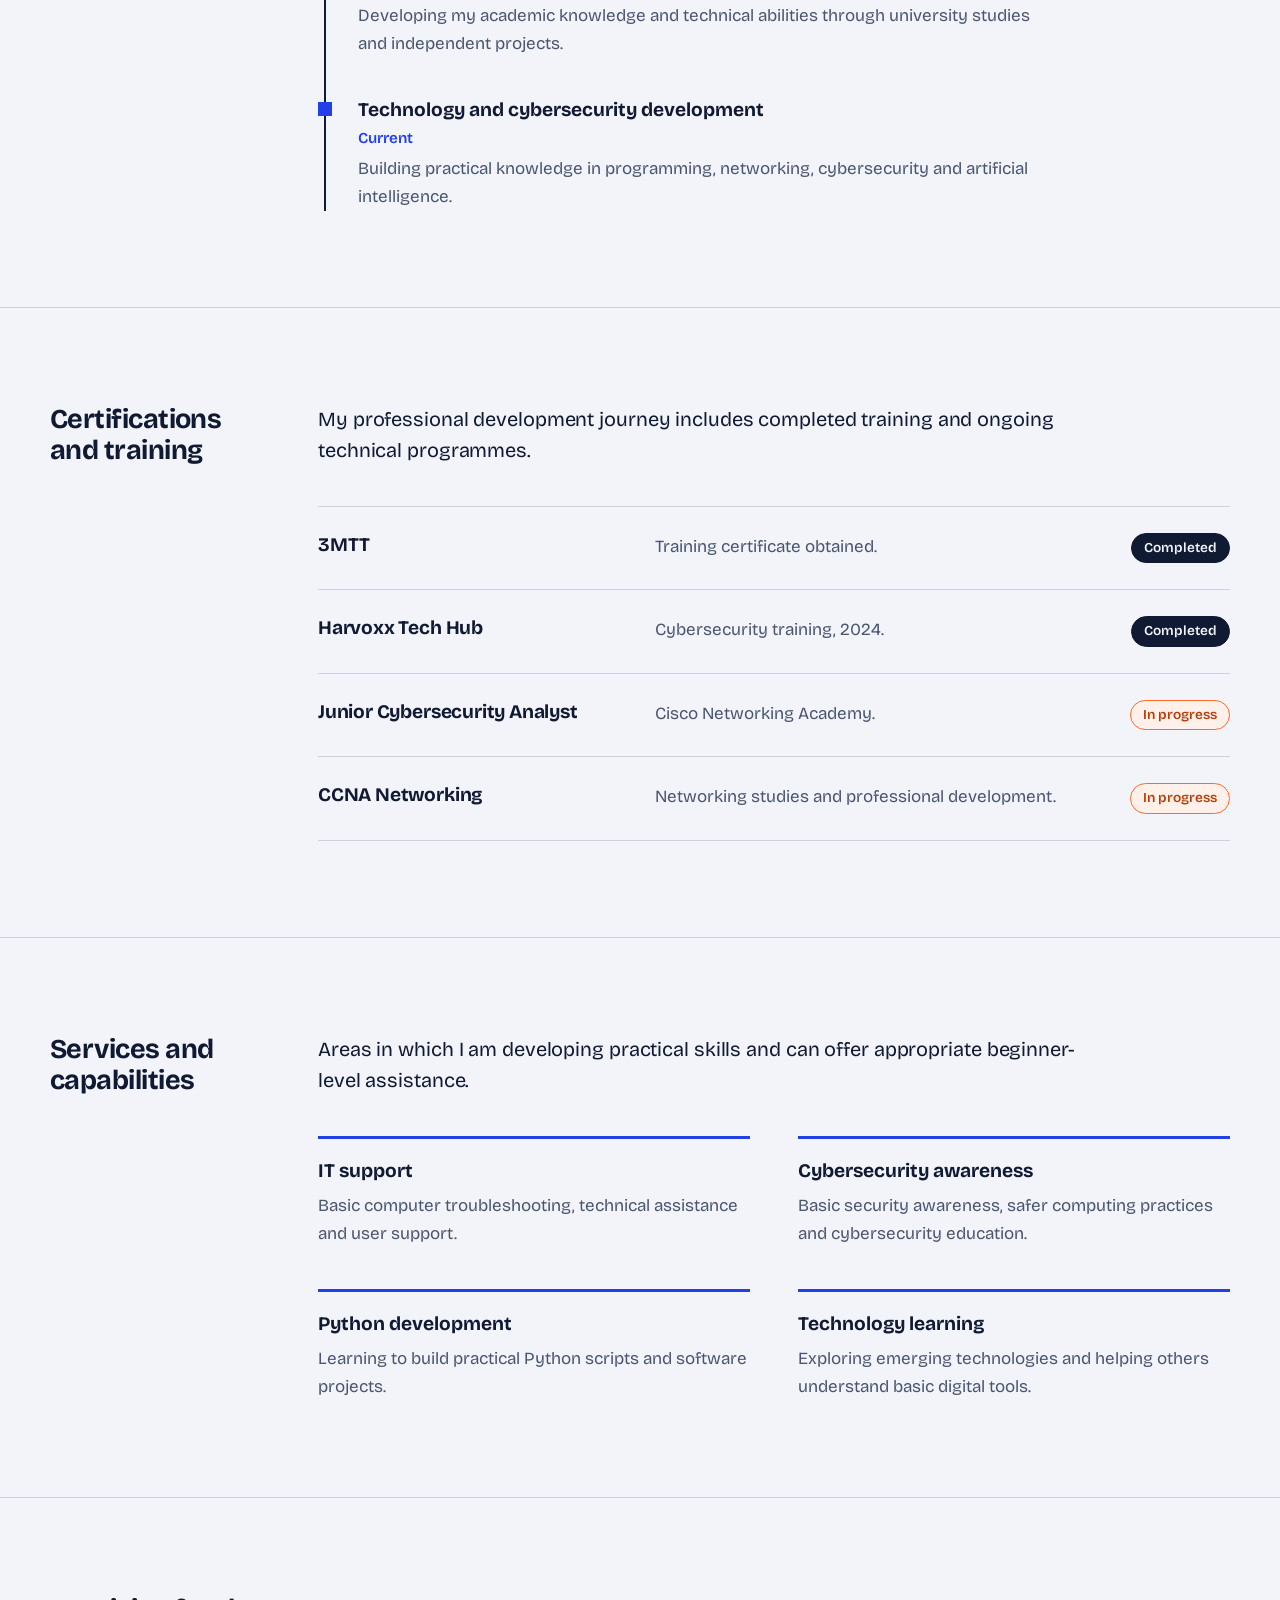
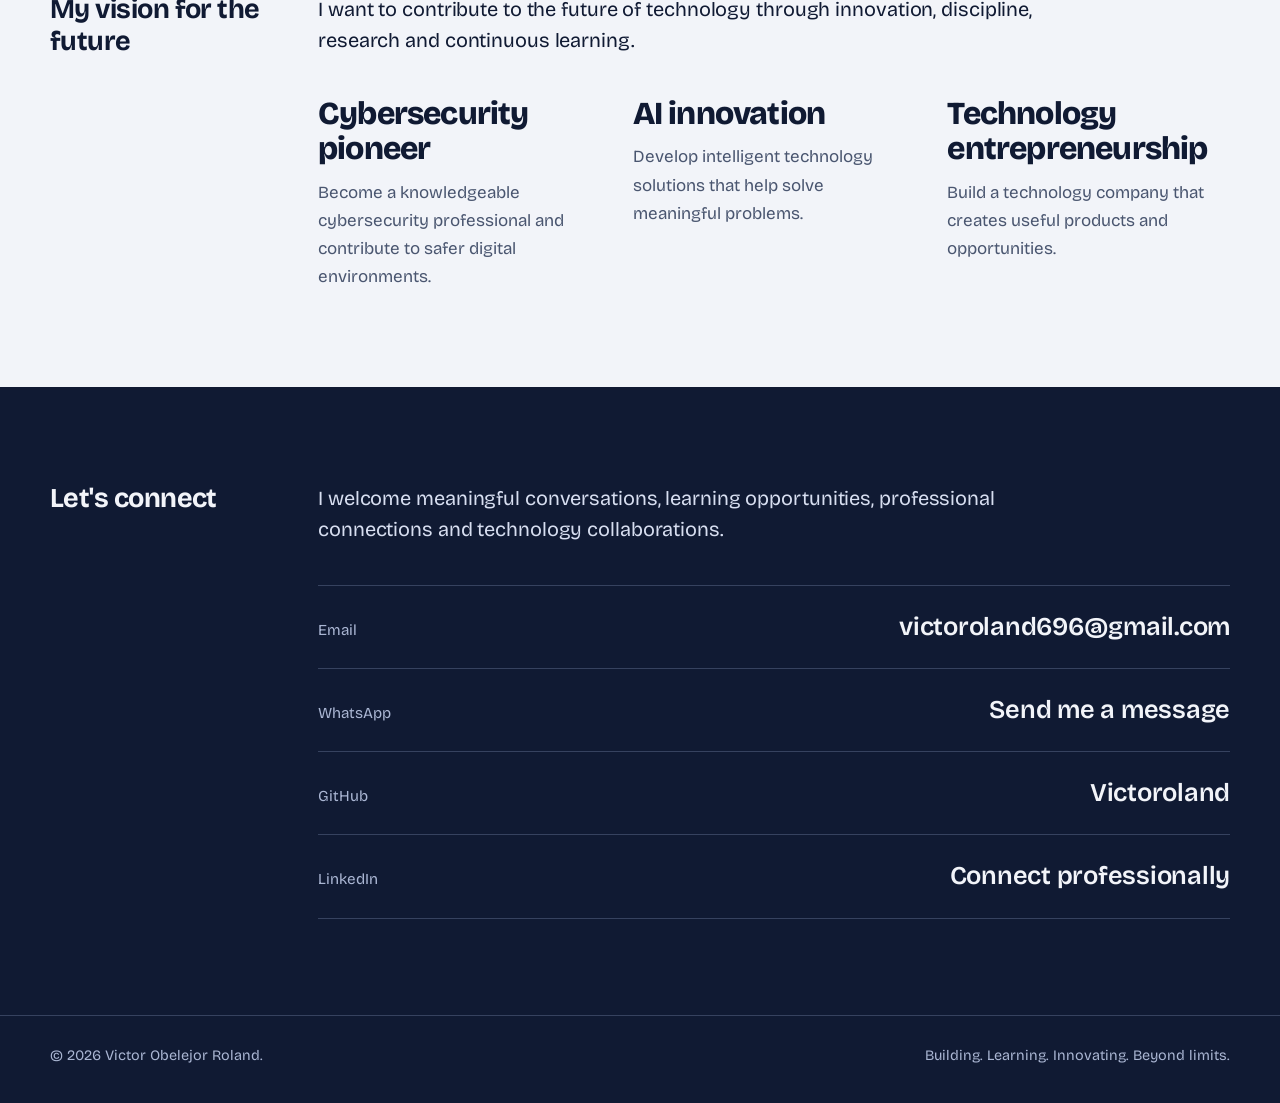
==== commit 782a635b: "Add files via upload" ====
--- a/index.html
+++ b/index.html
@@ -1,883 +1,1339 @@
-<!DOCTYPE html>
-<html lang="en">
-
-<head>
-    <meta charset="UTF-8">
-    <meta name="viewport" content="width=device-width, initial-scale=1.0">
-    <meta name="description"
-        content="Victor Roland — Computer Science Student, Developer, Cybersecurity Enthusiast and Technology Innovator.">
-    <title>Victor Roland | Technology & Innovation</title>
-
-    <style>
-        :root {
-            --bg: #060d0a;
-            --panel: #0c1912;
-            --green: #36ed91;
-            --text: #effff5;
-            --muted: #a2b9aa;
-            --border: #1b3c2a;
-        }
-
-        * {
-            margin: 0;
-            padding: 0;
-            box-sizing: border-box;
-            scroll-behavior: smooth;
-        }
-
-        body {
-            background: var(--bg);
-            color: var(--text);
-            font-family: Arial, sans-serif;
-            line-height: 1.7;
-        }
-
-        a {
-            color: inherit;
-            text-decoration: none;
-        }
-
-        .container {
-            width: 86%;
-            max-width: 1200px;
-            margin: auto;
-        }
-
-        header {
-            position: sticky;
-            top: 0;
-            z-index: 1000;
-            background: rgba(6, 13, 10, .96);
-            border-bottom: 1px solid var(--border);
-            backdrop-filter: blur(12px);
-        }
-
-        .navbar {
-            min-height: 75px;
-            display: flex;
-            align-items: center;
-            justify-content: space-between;
-            gap: 20px;
-        }
-
-        .logo {
-            font-size: 23px;
-            font-weight: 800;
-            color: var(--green);
-            letter-spacing: 1px;
-        }
-
-        .nav-links {
-            display: flex;
-            gap: 20px;
-            list-style: none;
-        }
-
-        .nav-links a {
-            color: var(--muted);
-            font-size: 13px;
-            transition: .3s;
-        }
-
-        .nav-links a:hover {
-            color: var(--green);
-        }
-
-        .menu-btn {
-            display: none;
-            color: var(--green);
-            background: transparent;
-            border: 1px solid var(--green);
-            padding: 7px 12px;
-            border-radius: 5px;
-            cursor: pointer;
-        }
-
-        section {
-            padding: 90px 0;
-            scroll-margin-top: 75px;
-        }
-
-        .hero {
-            min-height: 88vh;
-            display: flex;
-            align-items: center;
-            background:
-                radial-gradient(circle at 80% 20%, #123c24 0, transparent 35%);
-        }
-
-        .hero-grid {
-            display: grid;
-            grid-template-columns: 1.2fr .8fr;
-            align-items: center;
-            gap: 60px;
-        }
-
-        .eyebrow {
-            color: var(--green);
-            letter-spacing: 3px;
-            font-size: 12px;
-            font-weight: bold;
-        }
-
-        .hero h1 {
-            font-size: clamp(42px, 7vw, 76px);
-            line-height: 1.12;
-            margin: 20px 0;
-        }
-
-        .green {
-            color: var(--green);
-        }
-
-        .hero h2 {
-            font-size: 23px;
-            color: #c7e4d2;
-            margin-bottom: 20px;
-        }
-
-        .hero p,
-        .section-intro {
-            color: var(--muted);
-            max-width: 650px;
-        }
-
-        .hero-image {
-            display: flex;
-            justify-content: center;
-        }
-
-        .hero-image img {
-            width: 100%;
-            max-width: 370px;
-            height: 460px;
-            object-fit: cover;
-            object-position: center 25%;
-            border: 2px solid var(--green);
-            border-radius: 15px;
-            box-shadow: 0 0 45px #36ed9120;
-        }
-
-        .buttons {
-            display: flex;
-            flex-wrap: wrap;
-            gap: 14px;
-            margin-top: 30px;
-        }
-
-        .btn {
-            display: inline-block;
-            padding: 12px 22px;
-            border: 1px solid var(--green);
-            border-radius: 5px;
-            color: var(--green);
-            transition: .3s;
-            font-weight: bold;
-        }
-
-        .btn.primary {
-            background: var(--green);
-            color: #06130b;
-        }
-
-        .btn:hover {
-            transform: translateY(-4px);
-            box-shadow: 0 5px 20px #36ed9130;
-        }
-
-        .section-dark {
-            background: #09150f;
-        }
-
-        .section-title {
-            font-size: 35px;
-            margin-bottom: 15px;
-        }
-
-        .section-title span {
-            color: var(--green);
-        }
-
-        .section-intro {
-            margin-bottom: 35px;
-        }
-
-        .cards {
-            display: grid;
-            grid-template-columns: repeat(auto-fit, minmax(240px, 1fr));
-            gap: 20px;
-            margin-top: 30px;
-        }
-
-        .card {
-            background: var(--panel);
-            border: 1px solid var(--border);
-            border-radius: 10px;
-            padding: 25px;
-            transition: .3s;
-        }
-
-        .card:hover {
-            transform: translateY(-6px);
-            border-color: var(--green);
-        }
-
-        .card h3 {
-            color: var(--green);
-            font-size: 19px;
-            margin-bottom: 12px;
-        }
-
-        .card p {
-            color: var(--muted);
-            font-size: 14px;
-        }
-
-        .card ul {
-            padding-left: 18px;
-            color: var(--muted);
-            font-size: 14px;
-        }
-
-        .card li {
-            margin-bottom: 7px;
-        }
-
-        .tag {
-            display: inline-block;
-            border: 1px solid #286044;
-            color: #c9f5d8;
-            border-radius: 30px;
-            padding: 7px 13px;
-            margin: 5px;
-            font-size: 13px;
-        }
-
-        .skill-group {
-            margin-top: 30px;
-        }
-
-        .skill-group h3 {
-            color: var(--green);
-            margin-bottom: 12px;
-        }
-
-        .timeline {
-            border-left: 2px solid var(--green);
-            padding-left: 25px;
-            margin-top: 30px;
-        }
-
-        .timeline-item {
-            margin-bottom: 35px;
-            position: relative;
-        }
-
-        .timeline-item::before {
-            content: "";
-            position: absolute;
-            left: -33px;
-            top: 8px;
-            width: 13px;
-            height: 13px;
-            background: var(--green);
-            border-radius: 50%;
-        }
-
-        .timeline-item h3 {
-            color: var(--green);
-        }
-
-        .timeline-item p {
-            color: var(--muted);
-        }
-
-        .status {
-            display: inline-block;
-            color: var(--green);
-            border: 1px solid #27603f;
-            border-radius: 20px;
-            padding: 3px 10px;
-            font-size: 11px;
-            margin: 8px 0;
-        }
-
-        .contact-box {
-            background: var(--panel);
-            border: 1px solid var(--border);
-            border-radius: 12px;
-            padding: 35px;
-        }
-
-        .contact-links {
-            display: grid;
-            grid-template-columns: repeat(auto-fit, minmax(220px, 1fr));
-            gap: 15px;
-            margin-top: 25px;
-        }
-
-        .contact-links a {
-            display: block;
-            background: #10251a;
-            padding: 15px;
-            border-radius: 7px;
-            color: var(--green);
-            border: 1px solid var(--border);
-            overflow-wrap: anywhere;
-        }
-
-        footer {
-            padding: 30px 0;
-            text-align: center;
-            border-top: 1px solid var(--border);
-            color: var(--muted);
-            font-size: 13px;
-        }
-
-        .reveal {
-            opacity: 0;
-            transform: translateY(25px);
-            transition: opacity .7s ease, transform .7s ease;
-        }
-
-        .reveal.visible {
-            opacity: 1;
-            transform: translateY(0);
-        }
-
-        @media(max-width: 850px) {
-            .nav-links {
-                display: none;
-                position: absolute;
-                top: 75px;
-                left: 0;
-                width: 100%;
-                padding: 25px;
-                background: #09150f;
-                flex-direction: column;
-                border-bottom: 1px solid var(--border);
-            }
-
-            .nav-links.show {
-                display: flex;
-            }
-
-            .menu-btn {
-                display: block;
-            }
-
-            .hero-grid {
-                grid-template-columns: 1fr;
-                text-align: center;
-            }
-
-            .hero-image {
-                grid-row: 1;
-            }
-
-            .hero-image img {
-                max-width: 280px;
-                height: 340px;
-            }
-
-            .hero p {
-                margin: auto;
-            }
-
-            .buttons {
-                justify-content: center;
-            }
-        }
-
-        @media(max-width: 500px) {
-            .container {
-                width: 90%;
-            }
-
-            section {
-                padding: 65px 0;
-            }
-
-            .section-title {
-                font-size: 29px;
-            }
-
-            .contact-box {
-                padding: 20px;
-            }
-        }
-    </style>
-</head>
-
-<body>
-
-    <header>
-        <div class="container navbar">
-            <a class="logo" href="#home">VICTOR.</a>
-
-            <button class="menu-btn" onclick="toggleMenu()">MENU</button>
-
-            <ul class="nav-links" id="navLinks">
-                <li><a href="#home">Home</a></li>
-                <li><a href="#about">About</a></li>
-                <li><a href="#education">Education</a></li>
-                <li><a href="#skills">Skills</a></li>
-                <li><a href="#projects">Projects</a></li>
-                <li><a href="#cybersecurity">Cybersecurity</a></li>
-                <li><a href="#experience">Experience</a></li>
-                <li><a href="#certifications">Training</a></li>
-                <li><a href="#services">Services</a></li>
-                <li><a href="#contact">Contact</a></li>
-            </ul>
-        </div>
-    </header>
-
-    <main>
-
-        <section class="hero" id="home">
-            <div class="container hero-grid">
-                <div>
-                    <div class="eyebrow">WELCOME TO MY DIGITAL WORLD</div>
-
-                    <h1>Victor <span class="green">Roland.</span></h1>
-
-                    <h2>Developer | Cybersecurity Enthusiast | Technology Innovator</h2>
-
-                    <p>
-                        I love to develop things, write code and explore the possibilities
-                        of technology. I am passionate about building innovative solutions,
-                        cybersecurity and artificial intelligence.
-                    </p>
-
-                    <div class="buttons">
-                        <a href="#projects" class="btn primary">Explore My Projects</a>
-                        <a href="#contact" class="btn">Contact Me</a>
-                    </div>
-                </div>
-
-                <div class="hero-image">
-                    <img src="profile.jpg" alt="Victor Roland profile photograph">
-                </div>
-            </div>
-        </section>
-
-        <section class="section-dark" id="about">
-            <div class="container reveal">
-                <h2 class="section-title">About <span>Me</span></h2>
-
-                <p class="section-intro">
-                    I am Victor Obelejor Roland, a Computer Science student,
-                    aspiring developer and cybersecurity enthusiast with a strong
-                    interest in artificial intelligence and technology innovation.
-                </p>
-
-                <div class="cards">
-                    <div class="card">
-                        <h3>Who I Am</h3>
-                        <p>
-                            I am curious about how technology works and how software can
-                            solve everyday problems. I enjoy learning, experimenting
-                            and turning ideas into practical projects.
-                        </p>
-                    </div>
-
-                    <div class="card">
-                        <h3>My Philosophy</h3>
-                        <p>
-                            I believe that learning never ends. Every challenge is an
-                            opportunity to improve my knowledge, develop my skills
-                            and become better.
-                        </p>
-                    </div>
-
-                    <div class="card">
-                        <h3>My Ambition</h3>
-                        <p>
-                            My long-term ambition is to become a cybersecurity and AI
-                            pioneer, build meaningful technology products and eventually
-                            establish my own technology company.
-                        </p>
-                    </div>
-                </div>
-            </div>
-        </section>
-
-        <section id="education">
-            <div class="container reveal">
-                <h2 class="section-title">Education & <span>Academic Journey</span></h2>
-
-                <div class="cards">
-                    <div class="card">
-                        <h3>Federal University of Environment and Technology</h3>
-                        <p>B.Sc. Computer Science</p>
-                        <p>Level 100</p>
-                        <p>Ogoni, Rivers State, Nigeria</p>
-                        <span class="status">Currently Studying</span>
-                    </div>
-
-                    <div class="card">
-                        <h3>Secondary Education</h3>
-                        <p>Milly International Academy</p>
-                        <p>Alode, Eleme, Rivers State</p>
-                        <p>WAEC — 2021</p>
-                        <p>Eight credits in one sitting.</p>
-                    </div>
-                </div>
-            </div>
-        </section>
-
-        <section class="section-dark" id="skills">
-            <div class="container reveal">
-                <h2 class="section-title">Technical <span>Skills</span></h2>
-
-                <p class="section-intro">
-                    My current technical interests and self-assessed skill levels.
-                    I continue to improve through practical learning and projects.
-                </p>
-
-                <div class="skill-group">
-                    <h3>Programming & Web Development</h3>
-                    <span class="tag">Python — Learning</span>
-                    <span class="tag">HTML5 — Beginner</span>
-                    <span class="tag">CSS3 — Learning</span>
-                    <span class="tag">JavaScript — Learning</span>
-                    <span class="tag">Responsive Web Design — Not started</span>
-                </div>
-
-                <div class="skill-group">
-                    <h3>Cybersecurity & IT</h3>
-                    <span class="tag">Cybersecurity — Intermediate</span>
-                    <span class="tag">Linux — Intermediate</span>
-                    <span class="tag">Computer Networking — Intermediate</span>
-                    <span class="tag">Penetration Testing — Beginner</span>
-                    <span class="tag">IT Support — Learning</span>
-                </div>
-
-                <div class="skill-group">
-                    <h3>Artificial Intelligence</h3>
-                    <span class="tag">Artificial Intelligence — Intermediate</span>
-                    <span class="tag">Prompt Engineering — Intermediate</span>
-                    <span class="tag">AI-assisted Development</span>
-                </div>
-
-                <div class="skill-group">
-                    <h3>Tools & Platforms</h3>
-                    <span class="tag">Visual Studio Code</span>
-                    <span class="tag">GitHub</span>
-                    <span class="tag">Windows 11</span>
-                    <span class="tag">Cisco Networking Academy</span>
-                </div>
-            </div>
-        </section>
-
-        <section id="projects">
-            <div class="container reveal">
-                <h2 class="section-title">My <span>Projects</span></h2>
-
-                <p class="section-intro">
-                    I believe in learning by building. These are some of my
-                    personal development projects.
-                </p>
-
-                <div class="cards">
-                    <div class="card">
-                        <h3>Python File Encryptor</h3>
-                        <p>
-                            A Python project designed to encrypt files and protect
-                            their contents from unauthorised access.
-                        </p>
-                        <p><strong class="green">Technology:</strong> Python</p>
-                        <span class="status">In Development</span>
-                    </div>
-
-                    <div class="card">
-                        <h3>Personal Portfolio Website</h3>
-                        <p>
-                            My professional online presence, showcasing my background,
-                            skills, projects and technology interests.
-                        </p>
-                        <p><strong class="green">Technology:</strong> HTML, CSS, JavaScript</p>
-                        <span class="status">In Development</span>
-                    </div>
-
-                    <div class="card">
-                        <h3>Future AI Projects</h3>
-                        <p>
-                            I intend to explore and develop AI-powered applications
-                            that can address real-world challenges.
-                        </p>
-                        <p><strong class="green">Focus:</strong> Artificial Intelligence</p>
-                        <span class="status">Planned</span>
-                    </div>
-                </div>
-            </div>
-        </section>
-
-        <section class="section-dark" id="cybersecurity">
-            <div class="container reveal">
-                <h2 class="section-title">Cybersecurity <span>Interests</span></h2>
-
-                <p class="section-intro">
-                    I am working towards becoming a skilled cybersecurity
-                    professional, with an interest in ethical and responsible security.
-                </p>
-
-                <div class="cards">
-                    <div class="card">
-                        <h3>Ethical Hacking</h3>
-                        <p>
-                            Learning authorised security testing methods to identify
-                            vulnerabilities and help improve system security.
-                        </p>
-                    </div>
-
-                    <div class="card">
-                        <h3>Penetration Testing</h3>
-                        <p>
-                            Developing practical skills for assessing applications,
-                            networks and systems within authorised environments.
-                        </p>
-                    </div>
-
-                    <div class="card">
-                        <h3>Network Security</h3>
-                        <p>
-                            Exploring networking concepts, network protection,
-                            security monitoring and defensive techniques.
-                        </p>
-                    </div>
-
-                    <div class="card">
-                        <h3>Linux & Security Tools</h3>
-                        <p>
-                            Improving my Linux knowledge and learning how security
-                            professionals use technical tools responsibly.
-                        </p>
-                    </div>
-                </div>
-            </div>
-        </section>
-
-        <section id="experience">
-            <div class="container reveal">
-                <h2 class="section-title">Work <span>Experience</span></h2>
-
-                <div class="timeline">
-                    <div class="timeline-item">
-                        <h3>Teacher & IT Support Staff</h3>
-                        <p>2022 – 2024</p>
-                        <p>
-                            Worked in a school environment, teaching Data Processing
-                            and Basic Science while also providing IT support.
-                        </p>
-                    </div>
-
-                    <div class="timeline-item">
-                        <h3>Computer Science Student</h3>
-                        <p>Current</p>
-                        <p>
-                            Developing my academic knowledge and technical abilities
-                            through university studies and independent projects.
-                        </p>
-                    </div>
-
-                    <div class="timeline-item">
-                        <h3>Technology & Cybersecurity Development</h3>
-                        <p>Current</p>
-                        <p>
-                            Building practical knowledge in programming, networking,
-                            cybersecurity and artificial intelligence.
-                        </p>
-                    </div>
-                </div>
-            </div>
-        </section>
-
-        <section class="section-dark" id="certifications">
-            <div class="container reveal">
-                <h2 class="section-title">Certifications & <span>Training</span></h2>
-
-                <p class="section-intro">
-                    My professional development journey includes completed training
-                    and ongoing technical programmes.
-                </p>
-
-                <div class="cards">
-                    <div class="card">
-                        <h3>3MTT</h3>
-                        <p>Training certificate obtained.</p>
-                        <span class="status">Completed</span>
-                    </div>
-
-                    <div class="card">
-                        <h3>Harvoxx Tech Hub</h3>
-                        <p>Cybersecurity training — 2024.</p>
-                        <span class="status">Completed</span>
-                    </div>
-
-                    <div class="card">
-                        <h3>Junior Cybersecurity Analyst</h3>
-                        <p>Cisco Networking Academy.</p>
-                        <span class="status">In Progress</span>
-                    </div>
-
-                    <div class="card">
-                        <h3>CCNA Networking</h3>
-                        <p>Networking studies and professional development.</p>
-                        <span class="status">In Progress</span>
-                    </div>
-                </div>
-            </div>
-        </section>
-
-        <section id="services">
-            <div class="container reveal">
-                <h2 class="section-title">Services & <span>Capabilities</span></h2>
-
-                <p class="section-intro">
-                    Areas in which I am developing practical skills and can
-                    offer appropriate beginner-level assistance.
-                </p>
-
-                <div class="cards">
-                    <div class="card">
-                        <h3>IT Support</h3>
-                        <p>
-                            Basic computer troubleshooting, technical assistance
-                            and user support.
-                        </p>
-                    </div>
-
-                    <div class="card">
-                        <h3>Cybersecurity Awareness</h3>
-                        <p>
-                            Basic security awareness, safer computing practices
-                            and cybersecurity education.
-                        </p>
-                    </div>
-
-                    <div class="card">
-                        <h3>Python Development</h3>
-                        <p>
-                            Learning to build practical Python scripts
-                            and software projects.
-                        </p>
-                    </div>
-
-                    <div class="card">
-                        <h3>Technology Learning</h3>
-                        <p>
-                            Exploring emerging technologies and helping others
-                            understand basic digital tools.
-                        </p>
-                    </div>
-                </div>
-            </div>
-        </section>
-
-        <section class="section-dark" id="vision">
-            <div class="container reveal">
-                <h2 class="section-title">My Vision for the <span>Future</span></h2>
-
-                <p class="section-intro">
-                    I want to contribute to the future of technology through
-                    innovation, discipline, research and continuous learning.
-                </p>
-
-                <div class="cards">
-                    <div class="card">
-                        <h3>Cybersecurity Pioneer</h3>
-                        <p>
-                            Become a knowledgeable cybersecurity professional
-                            and contribute to safer digital environments.
-                        </p>
-                    </div>
-
-                    <div class="card">
-                        <h3>AI Innovation</h3>
-                        <p>
-                            Develop intelligent technology solutions that
-                            help solve meaningful problems.
-                        </p>
-                    </div>
-
-                    <div class="card">
-                        <h3>Technology Entrepreneurship</h3>
-                        <p>
-                            Build a technology company that creates useful
-                            products and opportunities.
-                        </p>
-                    </div>
-                </div>
-            </div>
-        </section>
-
-        <section id="contact">
-            <div class="container reveal">
-                <div class="contact-box">
-                    <h2 class="section-title">Let's <span>Connect</span></h2>
-
-                    <p class="section-intro">
-                        I welcome meaningful conversations, learning opportunities,
-                        professional connections and technology collaborations.
-                    </p>
-
-                    <div class="contact-links">
-                        <a href="mailto:victoroland696@gmail.com">
-                            Email<br>victoroland696@gmail.com
-                        </a>
-
-                        <a href="https://wa.me/2349015825696" target="_blank">
-                            WhatsApp<br>Send me a message
-                        </a>
-
-                        <a href="https://github.com/Victoroland" target="_blank">
-                            GitHub<br>Victoroland
-                        </a>
-
-                        <a href="https://www.linkedin.com/in/victor-roland-7567582aa/" target="_blank">
-                            LinkedIn<br>Connect professionally
-                        </a>
-                    </div>
-                </div>
-            </div>
-        </section>
-
-    </main>
-
-    <footer>
-        <div class="container">
-            <p>© <span id="year"></span> Victor Obelejor Roland.</p>
-            <p>Building. Learning. Innovating. Beyond Limits.</p>
-        </div>
-    </footer>
-
-    <script>
-        function toggleMenu() {
-            document.getElementById("navLinks").classList.toggle("show");
-        }
-
-        document.querySelectorAll(".nav-links a").forEach(link => {
-            link.addEventListener("click", () => {
-                document.getElementById("navLinks").classList.remove("show");
-            });
-        });
-
-        document.getElementById("year").textContent = new Date().getFullYear();
-
-        const observer = new IntersectionObserver(entries => {
-            entries.forEach(entry => {
-                if (entry.isIntersecting) {
-                    entry.target.classList.add("visible");
-                }
-            });
-        }, { threshold: 0.1 });
-
-        document.querySelectorAll(".reveal").forEach(element => {
-            observer.observe(element);
-        });
-    </script>
-
-</body>
-
-</html>+<!DOCTYPE html>
+<html lang="en">
+
+<head>
+    <meta charset="UTF-8">
+    <meta name="viewport" content="width=device-width, initial-scale=1.0">
+    <meta name="description"
+        content="Victor Roland — Computer Science Student, Developer, Cybersecurity Enthusiast and Technology Innovator.">
+    <meta name="theme-color" content="#f2f4f9">
+    <meta property="og:title" content="Victor Roland | Technology & Innovation">
+    <meta property="og:description"
+        content="Computer Science student, developer and cybersecurity enthusiast building with Python, Linux, networking and AI.">
+    <meta property="og:type" content="website">
+    <title>Victor Roland | Technology & Innovation</title>
+    <link rel="icon"
+        href="data:image/svg+xml,%3Csvg xmlns='http://www.w3.org/2000/svg' viewBox='0 0 32 32'%3E%3Crect width='32' height='32' fill='%23101a33'/%3E%3Cpath d='M7 9l5 14 4-10 4 10 5-14' fill='none' stroke='%23f2f4f9' stroke-width='2.6'/%3E%3C/svg%3E">
+
+    <link rel="preconnect" href="https://fonts.googleapis.com">
+    <link rel="preconnect" href="https://fonts.gstatic.com" crossorigin>
+    <link
+        href="https://fonts.googleapis.com/css2?family=Bricolage+Grotesque:opsz,wdth,wght@12..96,75..100,200..800&display=swap"
+        rel="stylesheet">
+
+    <style>
+        :root {
+            --paper: #f2f4f9;
+            --panel: #ffffff;
+            --ink: #101a33;
+            --muted: #4a5670;
+            --line: #c9d1e2;
+            --cobalt: #2340e8;
+            --signal: #ff6b2c;
+            --signal-ink: #b43f0c;
+            --font: "Bricolage Grotesque", system-ui, -apple-system, "Segoe UI", Roboto, Arial, sans-serif;
+            --header-h: 68px;
+        }
+
+        *,
+        *::before,
+        *::after {
+            margin: 0;
+            padding: 0;
+            box-sizing: border-box;
+        }
+
+        html {
+            scroll-behavior: smooth;
+            -webkit-text-size-adjust: 100%;
+        }
+
+        body {
+            background: var(--paper);
+            color: var(--ink);
+            font-family: var(--font);
+            font-size: 1.0625rem;
+            line-height: 1.65;
+            -webkit-font-smoothing: antialiased;
+        }
+
+        a {
+            color: inherit;
+            text-decoration: none;
+        }
+
+        img {
+            display: block;
+            max-width: 100%;
+        }
+
+        ul {
+            list-style: none;
+        }
+
+        :focus-visible {
+            outline: 3px solid var(--cobalt);
+            outline-offset: 3px;
+            border-radius: 2px;
+        }
+
+        .skip-link {
+            position: absolute;
+            left: 16px;
+            top: -60px;
+            z-index: 2000;
+            background: var(--ink);
+            color: var(--paper);
+            padding: 10px 16px;
+            border-radius: 4px;
+            transition: top .2s;
+        }
+
+        .skip-link:focus {
+            top: 12px;
+        }
+
+        .container {
+            width: min(1180px, 100% - 48px);
+            margin-inline: auto;
+        }
+
+        /* ---------- Header ---------- */
+        header {
+            position: sticky;
+            top: 0;
+            z-index: 1000;
+            background: rgba(242, 244, 249, .93);
+            border-bottom: 1px solid var(--line);
+            -webkit-backdrop-filter: blur(10px);
+            backdrop-filter: blur(10px);
+        }
+
+        .navbar {
+            min-height: var(--header-h);
+            display: flex;
+            align-items: center;
+            justify-content: space-between;
+            gap: 24px;
+        }
+
+        .logo {
+            display: inline-flex;
+            align-items: center;
+            gap: 10px;
+            font-weight: 800;
+            font-size: 1.1rem;
+            letter-spacing: -.01em;
+        }
+
+        .logo-mark {
+            width: 30px;
+            height: 30px;
+            background: var(--ink);
+            color: var(--paper);
+            display: grid;
+            place-items: center;
+            font-size: .8rem;
+            border-radius: 3px;
+        }
+
+        .nav-links {
+            display: flex;
+            gap: 4px;
+        }
+
+        .nav-links a {
+            display: block;
+            padding: 6px 10px;
+            font-size: .9rem;
+            color: var(--muted);
+            border-radius: 4px;
+            transition: color .2s, background .2s;
+        }
+
+        .nav-links a:hover {
+            color: var(--ink);
+            background: #e3e8f4;
+        }
+
+        .nav-links a[aria-current="true"] {
+            color: var(--cobalt);
+            font-weight: 600;
+        }
+
+        .menu-btn {
+            display: none;
+            font: inherit;
+            font-weight: 600;
+            font-size: .9rem;
+            color: var(--ink);
+            background: transparent;
+            border: 1.5px solid var(--ink);
+            padding: 6px 14px;
+            border-radius: 4px;
+            cursor: pointer;
+        }
+
+        /* ---------- Sections ---------- */
+        section {
+            padding: 96px 0;
+            border-top: 1px solid var(--line);
+            scroll-margin-top: var(--header-h);
+        }
+
+        .split {
+            display: grid;
+            grid-template-columns: 220px minmax(0, 1fr);
+            gap: 48px;
+        }
+
+        .split>h2 {
+            font-size: 1.7rem;
+            line-height: 1.15;
+            font-weight: 700;
+            letter-spacing: -.02em;
+            align-self: start;
+            position: sticky;
+            top: calc(var(--header-h) + 28px);
+        }
+
+        .lead {
+            font-size: 1.25rem;
+            line-height: 1.55;
+            max-width: 38em;
+            margin-bottom: 40px;
+            letter-spacing: -.005em;
+        }
+
+        .muted {
+            color: var(--muted);
+        }
+
+        /* ---------- Hero ---------- */
+        .hero {
+            border-top: 0;
+            padding: 72px 0 88px;
+        }
+
+        .hero-grid {
+            display: grid;
+            grid-template-columns: minmax(0, 1.35fr) minmax(0, .65fr);
+            gap: 64px;
+            align-items: start;
+        }
+
+        .hero h1 {
+            font-size: clamp(3.4rem, 10vw, 8rem);
+            font-weight: 800;
+            font-stretch: 88%;
+            line-height: .92;
+            letter-spacing: -.045em;
+            margin-bottom: 28px;
+        }
+
+        .hero .role {
+            font-size: clamp(1.25rem, 2.4vw, 1.6rem);
+            font-weight: 500;
+            line-height: 1.3;
+            letter-spacing: -.01em;
+            margin-bottom: 16px;
+            max-width: 22em;
+        }
+
+        .hero .intro {
+            color: var(--muted);
+            max-width: 34em;
+        }
+
+        .buttons {
+            display: flex;
+            flex-wrap: wrap;
+            gap: 12px;
+            margin-top: 32px;
+        }
+
+        .btn {
+            display: inline-block;
+            padding: 13px 24px;
+            font-weight: 600;
+            border: 1.5px solid var(--ink);
+            border-radius: 4px;
+            transition: background .2s, color .2s, border-color .2s;
+        }
+
+        .btn.primary {
+            background: var(--ink);
+            color: var(--paper);
+        }
+
+        .btn:hover {
+            background: var(--cobalt);
+            border-color: var(--cobalt);
+            color: #fff;
+        }
+
+        /* The one signature element: a header-style readout of the key facts */
+        .packet {
+            margin-top: 56px;
+            background: var(--panel);
+            border: 1.5px solid var(--ink);
+            max-width: 640px;
+        }
+
+        .ruler {
+            height: 14px;
+            border-bottom: 1.5px solid var(--ink);
+            background: repeating-linear-gradient(90deg, var(--ink) 0 1px, transparent 1px 3.125%) bottom / 100% 7px no-repeat;
+        }
+
+        .packet dl {
+            display: grid;
+        }
+
+        .packet .field {
+            display: grid;
+            grid-template-columns: 120px minmax(0, 1fr);
+            gap: 16px;
+            padding: 11px 16px;
+            border-top: 1px solid var(--line);
+            animation: fill .55s cubic-bezier(.2, .7, .2, 1) both;
+            animation-delay: calc(var(--i) * 110ms + 250ms);
+        }
+
+        .packet .field:first-child {
+            border-top: 0;
+        }
+
+        .packet dt {
+            color: var(--muted);
+            font-size: .9rem;
+        }
+
+        .packet dd {
+            font-weight: 600;
+        }
+
+        @keyframes fill {
+            from {
+                opacity: 0;
+                transform: translateX(-12px);
+                background: #dde4ff;
+            }
+
+            to {
+                opacity: 1;
+                transform: none;
+            }
+        }
+
+        .portrait {
+            position: relative;
+            aspect-ratio: 4 / 5;
+            max-width: 380px;
+            width: 100%;
+            margin-left: auto;
+            background: var(--ink);
+            box-shadow: 12px 12px 0 var(--cobalt);
+            display: grid;
+            place-items: center;
+            color: var(--paper);
+            font-size: 5rem;
+            font-weight: 800;
+            font-stretch: 85%;
+            letter-spacing: -.04em;
+            overflow: hidden;
+        }
+
+        .portrait img {
+            position: absolute;
+            inset: 0;
+            width: 100%;
+            height: 100%;
+            object-fit: cover;
+            object-position: center 25%;
+        }
+
+        /* ---------- Shared building blocks ---------- */
+        .rows {
+            border-bottom: 1px solid var(--line);
+        }
+
+        .row {
+            display: grid;
+            grid-template-columns: minmax(0, 1.1fr) minmax(0, 1.6fr) auto;
+            gap: 12px 32px;
+            align-items: start;
+            padding: 26px 0;
+            border-top: 1px solid var(--line);
+        }
+
+        .row h3 {
+            font-size: 1.2rem;
+            line-height: 1.3;
+            font-weight: 700;
+            letter-spacing: -.01em;
+        }
+
+        .row p {
+            color: var(--muted);
+        }
+
+        .row p+p {
+            margin-top: 2px;
+        }
+
+        .row .project-tech {
+            margin-top: 10px;
+            color: var(--ink);
+            font-size: .95rem;
+        }
+
+        .row .project-tech b {
+            font-weight: 700;
+        }
+
+        .status {
+            display: inline-block;
+            justify-self: end;
+            white-space: nowrap;
+            font-size: .85rem;
+            font-weight: 600;
+            padding: 3px 12px;
+            border-radius: 99px;
+            border: 1.5px solid var(--ink);
+        }
+
+        .status.done {
+            background: var(--ink);
+            color: var(--paper);
+        }
+
+        .status.progress {
+            border-color: var(--signal);
+            color: var(--signal-ink);
+            background: #fff1ea;
+        }
+
+        .status.planned {
+            border-style: dashed;
+            border-color: var(--muted);
+            color: var(--muted);
+        }
+
+        .status.current {
+            border-color: var(--cobalt);
+            color: var(--cobalt);
+            background: #e9edff;
+        }
+
+        /* ---------- About ---------- */
+        .triple {
+            display: grid;
+            grid-template-columns: repeat(3, minmax(0, 1fr));
+            gap: 32px;
+        }
+
+        .triple>div {
+            border-top: 3px solid var(--ink);
+            padding-top: 16px;
+        }
+
+        .triple h3 {
+            font-size: 1.15rem;
+            margin-bottom: 8px;
+            font-weight: 700;
+        }
+
+        .triple p {
+            color: var(--muted);
+            font-size: 1rem;
+        }
+
+        /* ---------- Skills ---------- */
+        .skill-group+.skill-group {
+            margin-top: 40px;
+        }
+
+        .skill-group h3 {
+            font-size: 1.15rem;
+            font-weight: 700;
+            margin-bottom: 8px;
+        }
+
+        .skill-list li {
+            display: flex;
+            justify-content: space-between;
+            gap: 16px;
+            padding: 10px 0;
+            border-top: 1px solid var(--line);
+        }
+
+        .skill-list li:last-child {
+            border-bottom: 1px solid var(--line);
+        }
+
+        .skill-list .level {
+            color: var(--muted);
+            font-size: .95rem;
+            text-align: right;
+        }
+
+        .skill-list.plain {
+            display: flex;
+            flex-wrap: wrap;
+            gap: 8px;
+        }
+
+        .skill-list.plain li {
+            display: block;
+            border: 1px solid var(--line);
+            background: var(--panel);
+            border-radius: 4px;
+            padding: 6px 14px;
+            font-size: .95rem;
+        }
+
+        .skill-list.plain li:last-child {
+            border-bottom: 1px solid var(--line);
+        }
+
+        /* ---------- Security ---------- */
+        .grid-2 {
+            display: grid;
+            grid-template-columns: repeat(2, minmax(0, 1fr));
+            gap: 40px 48px;
+        }
+
+        .grid-2>div {
+            border-top: 3px solid var(--cobalt);
+            padding-top: 16px;
+        }
+
+        .grid-2 h3 {
+            font-size: 1.2rem;
+            font-weight: 700;
+            margin-bottom: 6px;
+        }
+
+        .grid-2 p {
+            color: var(--muted);
+        }
+
+        /* ---------- Timeline ---------- */
+        .timeline {
+            border-left: 2px solid var(--ink);
+            padding-left: 32px;
+            margin-left: 6px;
+        }
+
+        .timeline-item {
+            position: relative;
+            padding-bottom: 36px;
+        }
+
+        .timeline-item:last-child {
+            padding-bottom: 0;
+        }
+
+        .timeline-item::before {
+            content: "";
+            position: absolute;
+            left: -40px;
+            top: 8px;
+            width: 14px;
+            height: 14px;
+            background: var(--paper);
+            border: 3px solid var(--ink);
+        }
+
+        .timeline-item.now::before {
+            background: var(--cobalt);
+            border-color: var(--cobalt);
+        }
+
+        .timeline-item h3 {
+            font-size: 1.2rem;
+            font-weight: 700;
+        }
+
+        .timeline-item .when {
+            color: var(--cobalt);
+            font-weight: 600;
+            font-size: .95rem;
+        }
+
+        .timeline-item p:last-child {
+            color: var(--muted);
+            margin-top: 4px;
+            max-width: 40em;
+        }
+
+        /* ---------- Vision ---------- */
+        .vision-list {
+            display: grid;
+            grid-template-columns: repeat(3, minmax(0, 1fr));
+            gap: 32px;
+        }
+
+        .vision-list h3 {
+            font-size: clamp(1.5rem, 2.6vw, 2rem);
+            line-height: 1.1;
+            letter-spacing: -.025em;
+            font-weight: 800;
+            margin-bottom: 12px;
+        }
+
+        .vision-list p {
+            color: var(--muted);
+        }
+
+        /* ---------- Contact + footer ---------- */
+        .contact {
+            background: var(--ink);
+            color: var(--paper);
+            border-top: 0;
+        }
+
+        .contact .lead {
+            color: #d7def0;
+        }
+
+        .contact-links a {
+            display: flex;
+            justify-content: space-between;
+            align-items: baseline;
+            gap: 24px;
+            padding: 20px 0;
+            border-top: 1px solid #36425f;
+            transition: padding .25s, color .2s;
+            overflow-wrap: anywhere;
+        }
+
+        .contact-links li:last-child a {
+            border-bottom: 1px solid #36425f;
+        }
+
+        .contact-links .label {
+            color: #aab6d3;
+            font-size: .95rem;
+            flex: none;
+        }
+
+        .contact-links .value {
+            font-size: clamp(1.1rem, 2.4vw, 1.6rem);
+            font-weight: 600;
+            letter-spacing: -.01em;
+            text-align: right;
+        }
+
+        .contact-links a:hover {
+            padding-left: 12px;
+            color: #9fb1ff;
+        }
+
+        .contact :focus-visible {
+            outline-color: #9fb1ff;
+        }
+
+        footer {
+            background: var(--ink);
+            color: #aab6d3;
+            border-top: 1px solid #36425f;
+            padding: 28px 0 36px;
+            font-size: .9rem;
+        }
+
+        footer .container {
+            display: flex;
+            flex-wrap: wrap;
+            justify-content: space-between;
+            gap: 8px 24px;
+        }
+
+        /* ---------- Responsive ---------- */
+        @media (max-width: 1040px) {
+            .menu-btn {
+                display: block;
+            }
+
+            .nav-links {
+                display: none;
+                position: absolute;
+                top: 100%;
+                left: 0;
+                right: 0;
+                flex-direction: column;
+                gap: 0;
+                padding: 12px 24px 20px;
+                background: var(--paper);
+                border-bottom: 1px solid var(--line);
+                max-height: calc(100vh - var(--header-h));
+                overflow-y: auto;
+            }
+
+            .nav-links.show {
+                display: flex;
+            }
+
+            .nav-links a {
+                padding: 12px 4px;
+                font-size: 1rem;
+                border-radius: 0;
+                border-bottom: 1px solid var(--line);
+            }
+        }
+
+        @media (max-width: 900px) {
+            section {
+                padding: 72px 0;
+            }
+
+            .split {
+                grid-template-columns: 1fr;
+                gap: 28px;
+            }
+
+            .split>h2 {
+                position: static;
+            }
+
+            .hero-grid {
+                grid-template-columns: 1fr;
+                gap: 40px;
+            }
+
+            .portrait {
+                order: -1;
+                max-width: 260px;
+                margin: 0 12px 0 0;
+                box-shadow: 9px 9px 0 var(--cobalt);
+                font-size: 4rem;
+            }
+
+            .triple,
+            .vision-list {
+                grid-template-columns: 1fr;
+            }
+
+            .row {
+                grid-template-columns: 1fr;
+            }
+
+            .status {
+                justify-self: start;
+            }
+        }
+
+        @media (max-width: 600px) {
+            .container {
+                width: min(1180px, 100% - 36px);
+            }
+
+            .grid-2 {
+                grid-template-columns: 1fr;
+            }
+
+            .packet .field {
+                grid-template-columns: 1fr;
+                gap: 0;
+            }
+
+            .contact-links a {
+                flex-direction: column;
+                gap: 4px;
+            }
+
+            .contact-links .value {
+                text-align: left;
+            }
+        }
+
+        @media (prefers-reduced-motion: reduce) {
+            html {
+                scroll-behavior: auto;
+            }
+
+            *,
+            *::before,
+            *::after {
+                animation: none !important;
+                transition: none !important;
+            }
+        }
+    </style>
+</head>
+
+<body>
+
+    <a class="skip-link" href="#main">Skip to content</a>
+
+    <header>
+        <div class="container navbar">
+            <a class="logo" href="#home" aria-label="Victor Roland, back to top">
+                <span class="logo-mark" aria-hidden="true">VR</span>
+                Victor Roland
+            </a>
+
+            <button class="menu-btn" id="menuBtn" type="button" aria-expanded="false" aria-controls="navLinks">
+                Menu
+            </button>
+
+            <nav aria-label="Main">
+                <ul class="nav-links" id="navLinks">
+                    <li><a href="#about">About</a></li>
+                    <li><a href="#education">Education</a></li>
+                    <li><a href="#skills">Skills</a></li>
+                    <li><a href="#projects">Projects</a></li>
+                    <li><a href="#cybersecurity">Cybersecurity</a></li>
+                    <li><a href="#experience">Experience</a></li>
+                    <li><a href="#certifications">Training</a></li>
+                    <li><a href="#services">Services</a></li>
+                    <li><a href="#vision">Vision</a></li>
+                    <li><a href="#contact">Contact</a></li>
+                </ul>
+            </nav>
+        </div>
+    </header>
+
+    <main id="main">
+
+        <section class="hero" id="home">
+            <div class="container hero-grid">
+                <div>
+                    <h1>Victor Roland</h1>
+
+                    <p class="role">Developer, cybersecurity enthusiast and technology innovator.</p>
+
+                    <p class="intro">
+                        I love to develop things, write code and explore the possibilities
+                        of technology. I am passionate about building innovative solutions,
+                        cybersecurity and artificial intelligence.
+                    </p>
+
+                    <div class="buttons">
+                        <a href="#projects" class="btn primary">Explore my projects</a>
+                        <a href="#contact" class="btn">Contact me</a>
+                    </div>
+
+                    <div class="packet" role="group" aria-label="Quick facts">
+                        <div class="ruler" aria-hidden="true"></div>
+                        <dl>
+                            <div class="field" style="--i:0">
+                                <dt>Name</dt>
+                                <dd>Victor Obelejor Roland</dd>
+                            </div>
+                            <div class="field" style="--i:1">
+                                <dt>Studying</dt>
+                                <dd>B.Sc. Computer Science, Level 100</dd>
+                            </div>
+                            <div class="field" style="--i:2">
+                                <dt>Focus</dt>
+                                <dd>Cybersecurity, networking and AI</dd>
+                            </div>
+                            <div class="field" style="--i:3">
+                                <dt>Based in</dt>
+                                <dd>Rivers State, Nigeria</dd>
+                            </div>
+                        </dl>
+                    </div>
+                </div>
+
+                <div class="portrait">
+                    <span aria-hidden="true">VR</span>
+                    <img src="profile.jpg" alt="Victor Roland profile photograph" width="380" height="475"
+                        fetchpriority="high" onerror="this.remove()">
+                </div>
+            </div>
+        </section>
+
+        <section id="about">
+            <div class="container split">
+                <h2>About me</h2>
+                <div>
+                    <p class="lead">
+                        I am Victor Obelejor Roland, a Computer Science student,
+                        aspiring developer and cybersecurity enthusiast with a strong
+                        interest in artificial intelligence and technology innovation.
+                    </p>
+
+                    <div class="triple">
+                        <div>
+                            <h3>Who I am</h3>
+                            <p>
+                                I am curious about how technology works and how software can
+                                solve everyday problems. I enjoy learning, experimenting
+                                and turning ideas into practical projects.
+                            </p>
+                        </div>
+
+                        <div>
+                            <h3>My philosophy</h3>
+                            <p>
+                                I believe that learning never ends. Every challenge is an
+                                opportunity to improve my knowledge, develop my skills
+                                and become better.
+                            </p>
+                        </div>
+
+                        <div>
+                            <h3>My ambition</h3>
+                            <p>
+                                My long-term ambition is to become a cybersecurity and AI
+                                pioneer, build meaningful technology products and eventually
+                                establish my own technology company.
+                            </p>
+                        </div>
+                    </div>
+                </div>
+            </div>
+        </section>
+
+        <section id="education">
+            <div class="container split">
+                <h2>Education and academic journey</h2>
+                <div class="rows">
+                    <div class="row">
+                        <h3>Federal University of Environment and Technology</h3>
+                        <div>
+                            <p>B.Sc. Computer Science</p>
+                            <p>Level 100</p>
+                            <p>Ogoni, Rivers State, Nigeria</p>
+                        </div>
+                        <span class="status current">Currently studying</span>
+                    </div>
+
+                    <div class="row">
+                        <h3>Secondary education</h3>
+                        <div>
+                            <p>Milly International Academy</p>
+                            <p>Alode, Eleme, Rivers State</p>
+                            <p>WAEC, 2021</p>
+                            <p>Eight credits in one sitting.</p>
+                        </div>
+                        <span></span>
+                    </div>
+                </div>
+            </div>
+        </section>
+
+        <section id="skills">
+            <div class="container split">
+                <h2>Technical skills</h2>
+                <div>
+                    <p class="lead">
+                        My current technical interests and self-assessed skill levels.
+                        I continue to improve through practical learning and projects.
+                    </p>
+
+                    <div class="skill-group">
+                        <h3>Programming and web development</h3>
+                        <ul class="skill-list">
+                            <li><span>Python</span><span class="level">Learning</span></li>
+                            <li><span>HTML5</span><span class="level">Beginner</span></li>
+                            <li><span>CSS3</span><span class="level">Learning</span></li>
+                            <li><span>JavaScript</span><span class="level">Learning</span></li>
+                            <li><span>Responsive web design</span><span class="level">Not started</span></li>
+                        </ul>
+                    </div>
+
+                    <div class="skill-group">
+                        <h3>Cybersecurity and IT</h3>
+                        <ul class="skill-list">
+                            <li><span>Cybersecurity</span><span class="level">Intermediate</span></li>
+                            <li><span>Linux</span><span class="level">Intermediate</span></li>
+                            <li><span>Computer networking</span><span class="level">Intermediate</span></li>
+                            <li><span>Penetration testing</span><span class="level">Beginner</span></li>
+                            <li><span>IT support</span><span class="level">Learning</span></li>
+                        </ul>
+                    </div>
+
+                    <div class="skill-group">
+                        <h3>Artificial intelligence</h3>
+                        <ul class="skill-list">
+                            <li><span>Artificial intelligence</span><span class="level">Intermediate</span></li>
+                            <li><span>Prompt engineering</span><span class="level">Intermediate</span></li>
+                            <li><span>AI-assisted development</span><span class="level"></span></li>
+                        </ul>
+                    </div>
+
+                    <div class="skill-group">
+                        <h3>Tools and platforms</h3>
+                        <ul class="skill-list plain">
+                            <li>Visual Studio Code</li>
+                            <li>GitHub</li>
+                            <li>Windows 11</li>
+                            <li>Cisco Networking Academy</li>
+                        </ul>
+                    </div>
+                </div>
+            </div>
+        </section>
+
+        <section id="projects">
+            <div class="container split">
+                <h2>My projects</h2>
+                <div>
+                    <p class="lead">
+                        I believe in learning by building. These are some of my
+                        personal development projects.
+                    </p>
+
+                    <div class="rows">
+                        <div class="row">
+                            <h3>Python File Encryptor</h3>
+                            <div>
+                                <p>
+                                    A Python project designed to encrypt files and protect
+                                    their contents from unauthorised access.
+                                </p>
+                                <p class="project-tech"><b>Technology:</b> Python</p>
+                            </div>
+                            <span class="status progress">In development</span>
+                        </div>
+
+                        <div class="row">
+                            <h3>Personal Portfolio Website</h3>
+                            <div>
+                                <p>
+                                    My professional online presence, showcasing my background,
+                                    skills, projects and technology interests.
+                                </p>
+                                <p class="project-tech"><b>Technology:</b> HTML, CSS, JavaScript</p>
+                            </div>
+                            <span class="status progress">In development</span>
+                        </div>
+
+                        <div class="row">
+                            <h3>Future AI Projects</h3>
+                            <div>
+                                <p>
+                                    I intend to explore and develop AI-powered applications
+                                    that can address real-world challenges.
+                                </p>
+                                <p class="project-tech"><b>Focus:</b> Artificial Intelligence</p>
+                            </div>
+                            <span class="status planned">Planned</span>
+                        </div>
+                    </div>
+                </div>
+            </div>
+        </section>
+
+        <section id="cybersecurity">
+            <div class="container split">
+                <h2>Cybersecurity interests</h2>
+                <div>
+                    <p class="lead">
+                        I am working towards becoming a skilled cybersecurity
+                        professional, with an interest in ethical and responsible security.
+                    </p>
+
+                    <div class="grid-2">
+                        <div>
+                            <h3>Ethical hacking</h3>
+                            <p>
+                                Learning authorised security testing methods to identify
+                                vulnerabilities and help improve system security.
+                            </p>
+                        </div>
+
+                        <div>
+                            <h3>Penetration testing</h3>
+                            <p>
+                                Developing practical skills for assessing applications,
+                                networks and systems within authorised environments.
+                            </p>
+                        </div>
+
+                        <div>
+                            <h3>Network security</h3>
+                            <p>
+                                Exploring networking concepts, network protection,
+                                security monitoring and defensive techniques.
+                            </p>
+                        </div>
+
+                        <div>
+                            <h3>Linux and security tools</h3>
+                            <p>
+                                Improving my Linux knowledge and learning how security
+                                professionals use technical tools responsibly.
+                            </p>
+                        </div>
+                    </div>
+                </div>
+            </div>
+        </section>
+
+        <section id="experience">
+            <div class="container split">
+                <h2>Work experience</h2>
+                <div class="timeline">
+                    <div class="timeline-item">
+                        <h3>Teacher and IT support staff</h3>
+                        <p class="when">2022 – 2024</p>
+                        <p>
+                            Worked in a school environment, teaching Data Processing
+                            and Basic Science while also providing IT support.
+                        </p>
+                    </div>
+
+                    <div class="timeline-item now">
+                        <h3>Computer Science student</h3>
+                        <p class="when">Current</p>
+                        <p>
+                            Developing my academic knowledge and technical abilities
+                            through university studies and independent projects.
+                        </p>
+                    </div>
+
+                    <div class="timeline-item now">
+                        <h3>Technology and cybersecurity development</h3>
+                        <p class="when">Current</p>
+                        <p>
+                            Building practical knowledge in programming, networking,
+                            cybersecurity and artificial intelligence.
+                        </p>
+                    </div>
+                </div>
+            </div>
+        </section>
+
+        <section id="certifications">
+            <div class="container split">
+                <h2>Certifications and training</h2>
+                <div>
+                    <p class="lead">
+                        My professional development journey includes completed training
+                        and ongoing technical programmes.
+                    </p>
+
+                    <div class="rows">
+                        <div class="row">
+                            <h3>3MTT</h3>
+                            <p>Training certificate obtained.</p>
+                            <span class="status done">Completed</span>
+                        </div>
+
+                        <div class="row">
+                            <h3>Harvoxx Tech Hub</h3>
+                            <p>Cybersecurity training, 2024.</p>
+                            <span class="status done">Completed</span>
+                        </div>
+
+                        <div class="row">
+                            <h3>Junior Cybersecurity Analyst</h3>
+                            <p>Cisco Networking Academy.</p>
+                            <span class="status progress">In progress</span>
+                        </div>
+
+                        <div class="row">
+                            <h3>CCNA Networking</h3>
+                            <p>Networking studies and professional development.</p>
+                            <span class="status progress">In progress</span>
+                        </div>
+                    </div>
+                </div>
+            </div>
+        </section>
+
+        <section id="services">
+            <div class="container split">
+                <h2>Services and capabilities</h2>
+                <div>
+                    <p class="lead">
+                        Areas in which I am developing practical skills and can
+                        offer appropriate beginner-level assistance.
+                    </p>
+
+                    <div class="grid-2">
+                        <div>
+                            <h3>IT support</h3>
+                            <p>
+                                Basic computer troubleshooting, technical assistance
+                                and user support.
+                            </p>
+                        </div>
+
+                        <div>
+                            <h3>Cybersecurity awareness</h3>
+                            <p>
+                                Basic security awareness, safer computing practices
+                                and cybersecurity education.
+                            </p>
+                        </div>
+
+                        <div>
+                            <h3>Python development</h3>
+                            <p>
+                                Learning to build practical Python scripts
+                                and software projects.
+                            </p>
+                        </div>
+
+                        <div>
+                            <h3>Technology learning</h3>
+                            <p>
+                                Exploring emerging technologies and helping others
+                                understand basic digital tools.
+                            </p>
+                        </div>
+                    </div>
+                </div>
+            </div>
+        </section>
+
+        <section id="vision">
+            <div class="container split">
+                <h2>My vision for the future</h2>
+                <div>
+                    <p class="lead">
+                        I want to contribute to the future of technology through
+                        innovation, discipline, research and continuous learning.
+                    </p>
+
+                    <div class="vision-list">
+                        <div>
+                            <h3>Cybersecurity pioneer</h3>
+                            <p>
+                                Become a knowledgeable cybersecurity professional
+                                and contribute to safer digital environments.
+                            </p>
+                        </div>
+
+                        <div>
+                            <h3>AI innovation</h3>
+                            <p>
+                                Develop intelligent technology solutions that
+                                help solve meaningful problems.
+                            </p>
+                        </div>
+
+                        <div>
+                            <h3>Technology entrepreneurship</h3>
+                            <p>
+                                Build a technology company that creates useful
+                                products and opportunities.
+                            </p>
+                        </div>
+                    </div>
+                </div>
+            </div>
+        </section>
+
+        <section class="contact" id="contact">
+            <div class="container split">
+                <h2>Let's connect</h2>
+                <div>
+                    <p class="lead">
+                        I welcome meaningful conversations, learning opportunities,
+                        professional connections and technology collaborations.
+                    </p>
+
+                    <ul class="contact-links">
+                        <li>
+                            <a href="mailto:victoroland696@gmail.com">
+                                <span class="label">Email</span>
+                                <span class="value">victoroland696@gmail.com</span>
+                            </a>
+                        </li>
+                        <li>
+                            <a href="https://wa.me/2349015825696" target="_blank" rel="noopener noreferrer">
+                                <span class="label">WhatsApp</span>
+                                <span class="value">Send me a message</span>
+                            </a>
+                        </li>
+                        <li>
+                            <a href="https://github.com/Victoroland" target="_blank" rel="noopener noreferrer">
+                                <span class="label">GitHub</span>
+                                <span class="value">Victoroland</span>
+                            </a>
+                        </li>
+                        <li>
+                            <a href="https://www.linkedin.com/in/victor-roland-7567582aa/" target="_blank"
+                                rel="noopener noreferrer">
+                                <span class="label">LinkedIn</span>
+                                <span class="value">Connect professionally</span>
+                            </a>
+                        </li>
+                    </ul>
+                </div>
+            </div>
+        </section>
+
+    </main>
+
+    <footer>
+        <div class="container">
+            <p>&copy; <span id="year">2026</span> Victor Obelejor Roland.</p>
+            <p>Building. Learning. Innovating. Beyond limits.</p>
+        </div>
+    </footer>
+
+    <script>
+        (function () {
+            var btn = document.getElementById("menuBtn");
+            var nav = document.getElementById("navLinks");
+
+            function setMenu(open) {
+                nav.classList.toggle("show", open);
+                btn.setAttribute("aria-expanded", String(open));
+                btn.textContent = open ? "Close" : "Menu";
+            }
+
+            btn.addEventListener("click", function () {
+                setMenu(!nav.classList.contains("show"));
+            });
+
+            nav.querySelectorAll("a").forEach(function (link) {
+                link.addEventListener("click", function () { setMenu(false); });
+            });
+
+            document.addEventListener("keydown", function (e) {
+                if (e.key === "Escape" && nav.classList.contains("show")) {
+                    setMenu(false);
+                    btn.focus();
+                }
+            });
+
+            document.addEventListener("click", function (e) {
+                if (nav.classList.contains("show") && !nav.contains(e.target) && !btn.contains(e.target)) {
+                    setMenu(false);
+                }
+            });
+
+            window.addEventListener("resize", function () {
+                if (window.innerWidth > 1040) setMenu(false);
+            });
+
+            document.getElementById("year").textContent = new Date().getFullYear();
+
+            // Highlight the nav link for the section currently in view
+            var links = {};
+            nav.querySelectorAll("a").forEach(function (a) {
+                links[a.getAttribute("href").slice(1)] = a;
+            });
+
+            if ("IntersectionObserver" in window) {
+                var observer = new IntersectionObserver(function (entries) {
+                    entries.forEach(function (entry) {
+                        if (entry.isIntersecting) {
+                            Object.keys(links).forEach(function (id) {
+                                links[id].removeAttribute("aria-current");
+                            });
+                            var active = links[entry.target.id];
+                            if (active) active.setAttribute("aria-current", "true");
+                        }
+                    });
+                }, { rootMargin: "-45% 0px -50% 0px" });
+
+                document.querySelectorAll("main section[id]").forEach(function (s) {
+                    observer.observe(s);
+                });
+            }
+        })();
+    </script>
+
+</body>
+
+</html>
